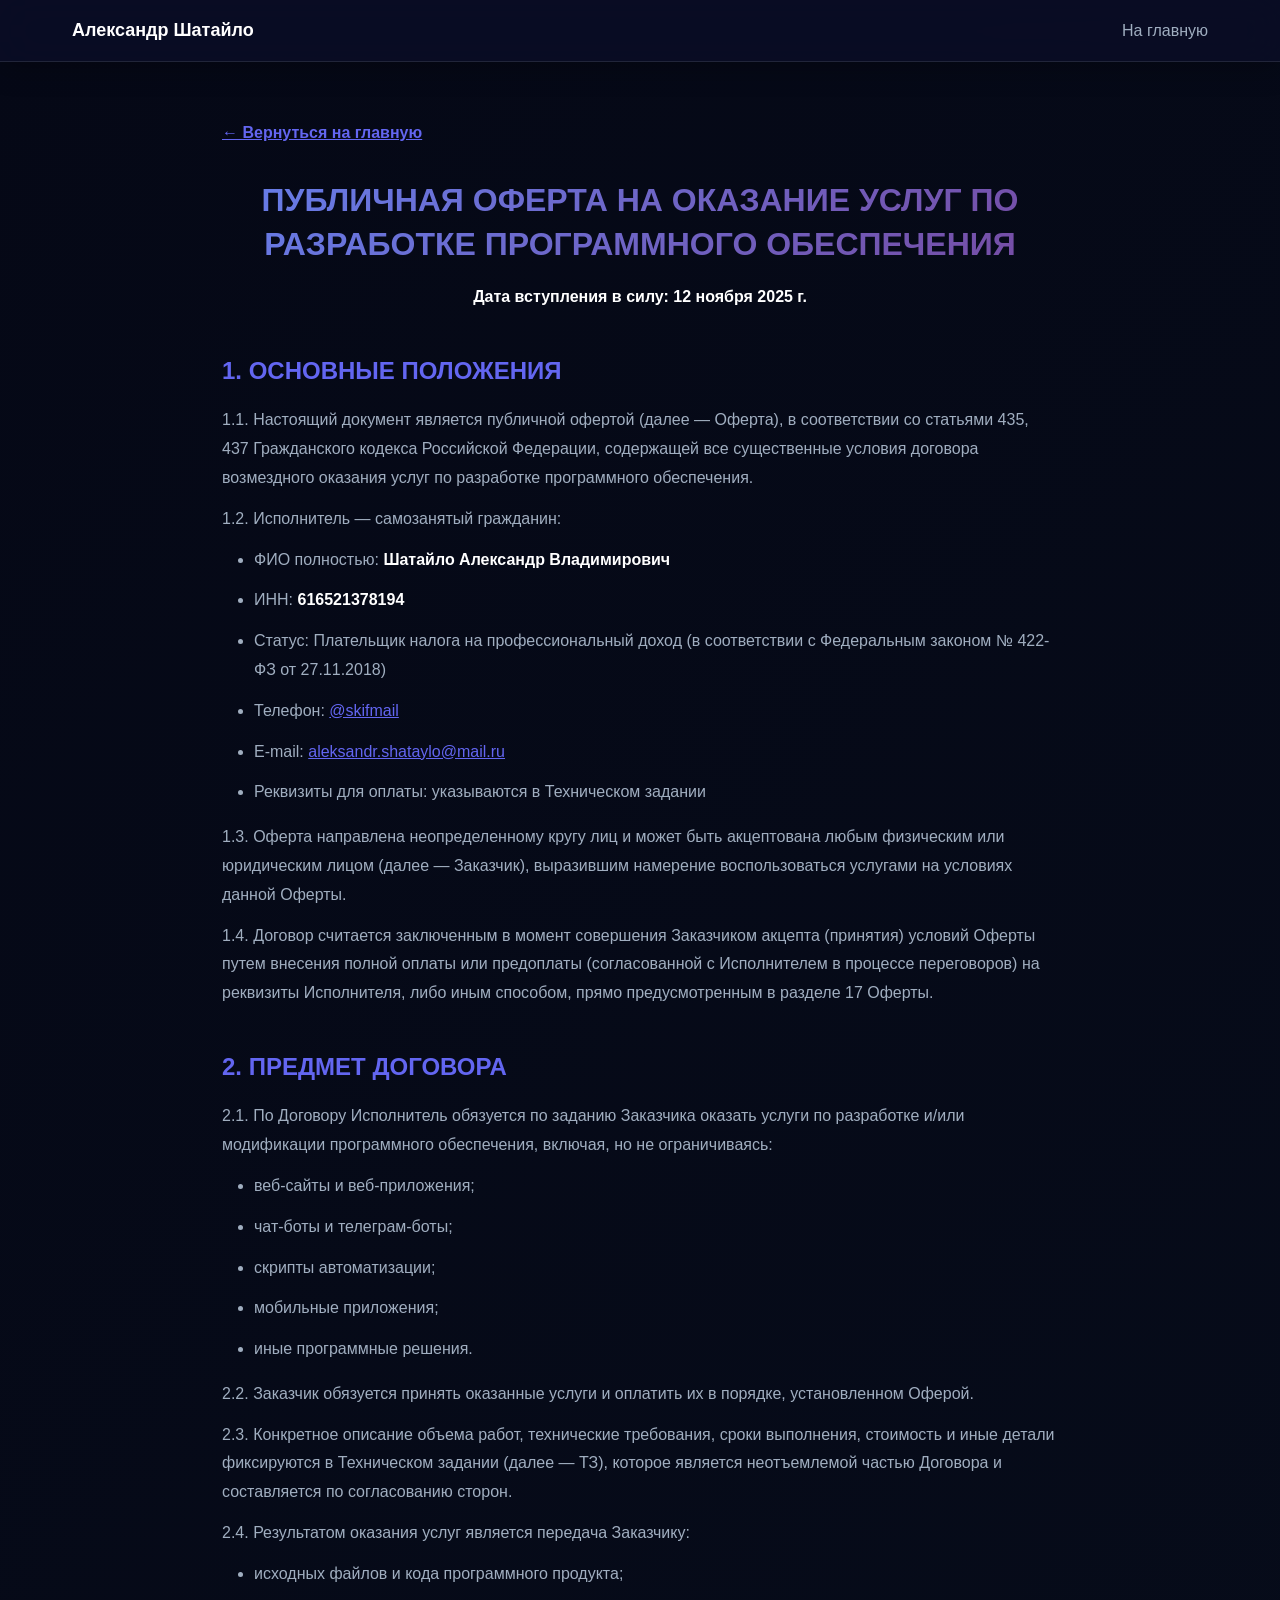
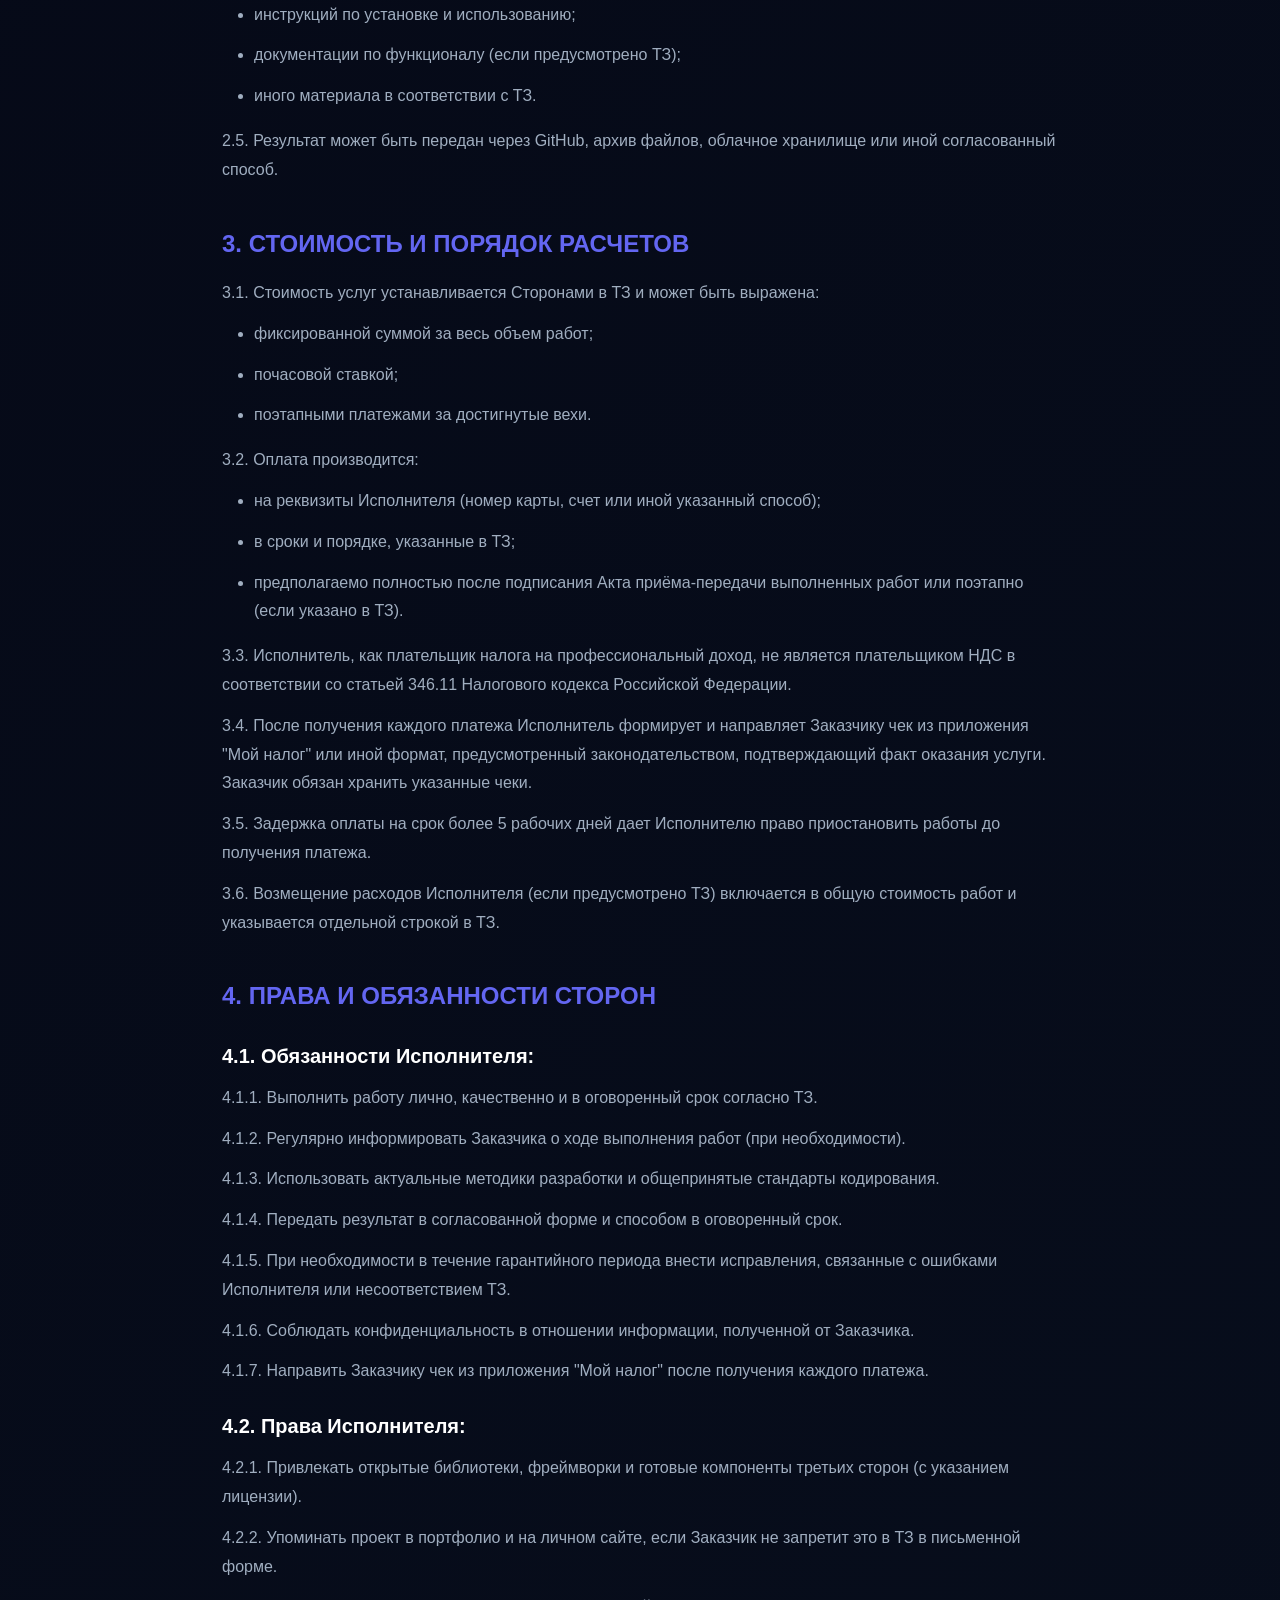
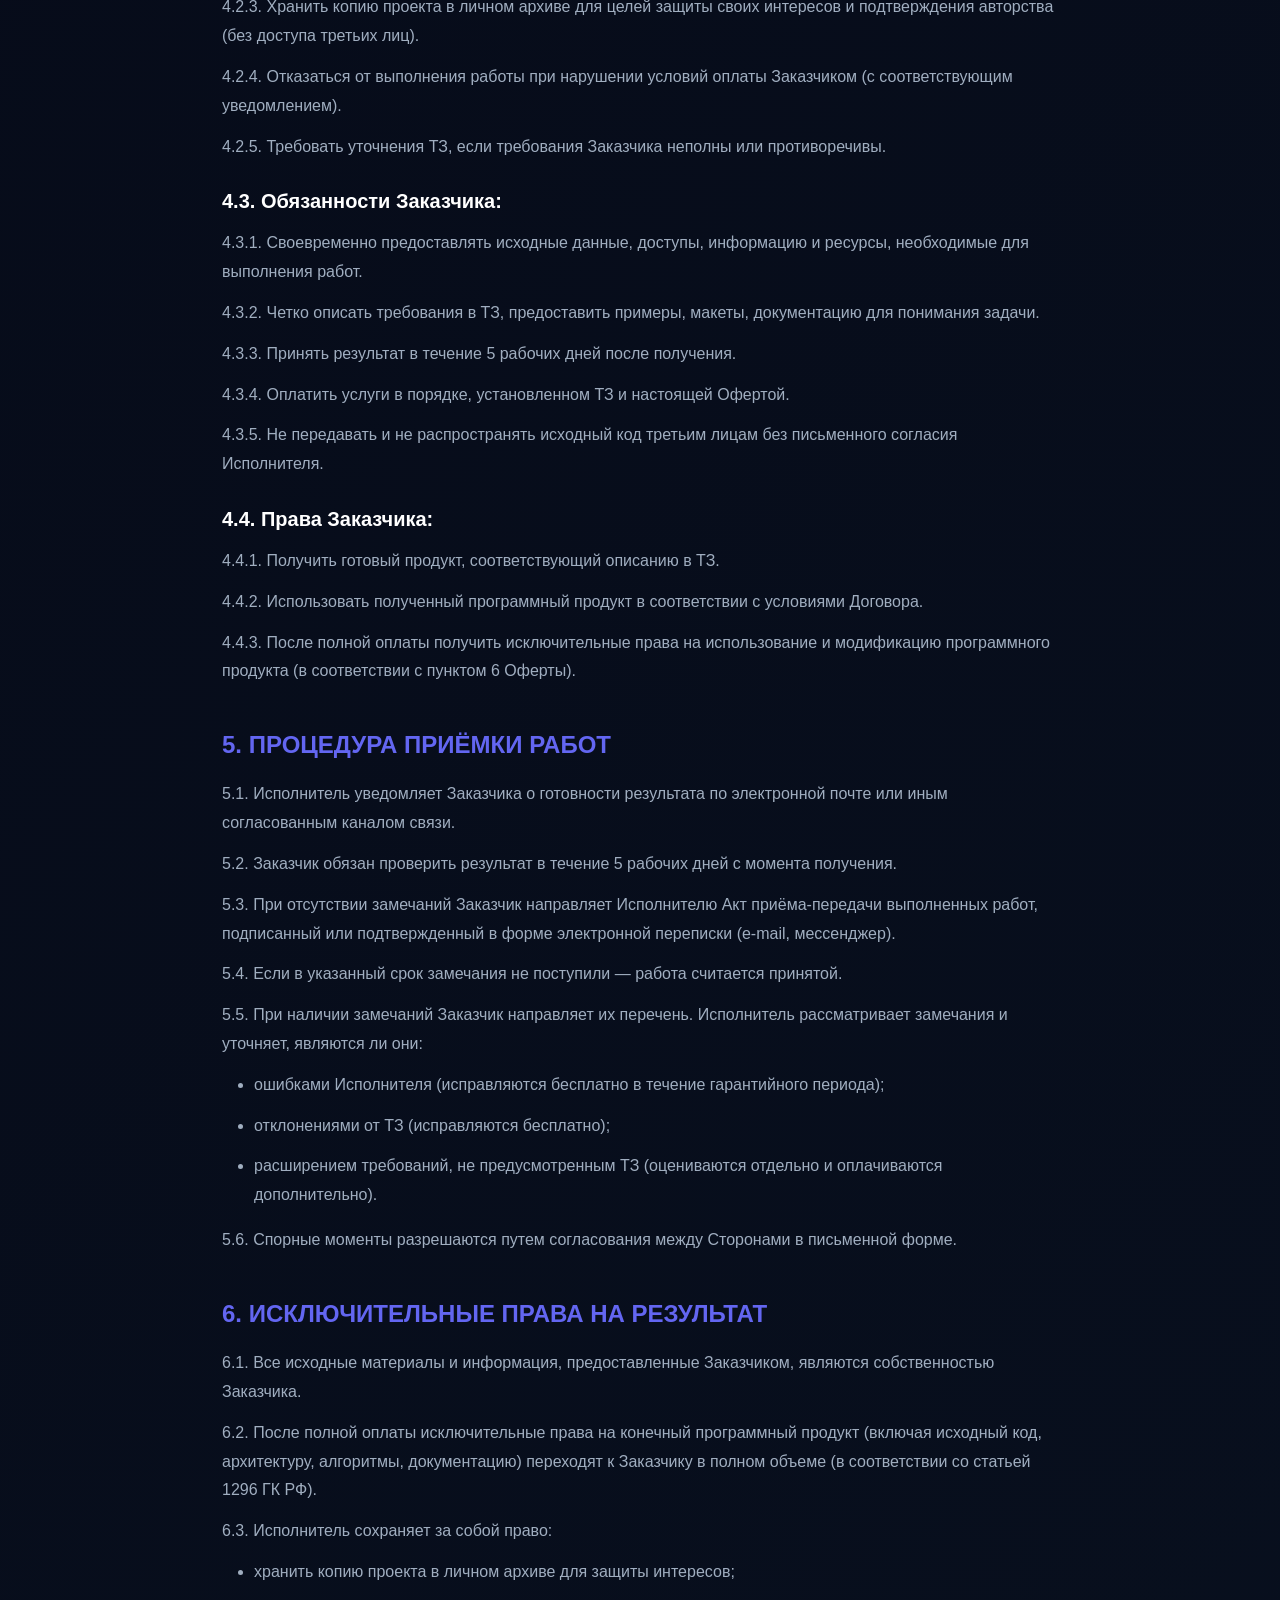
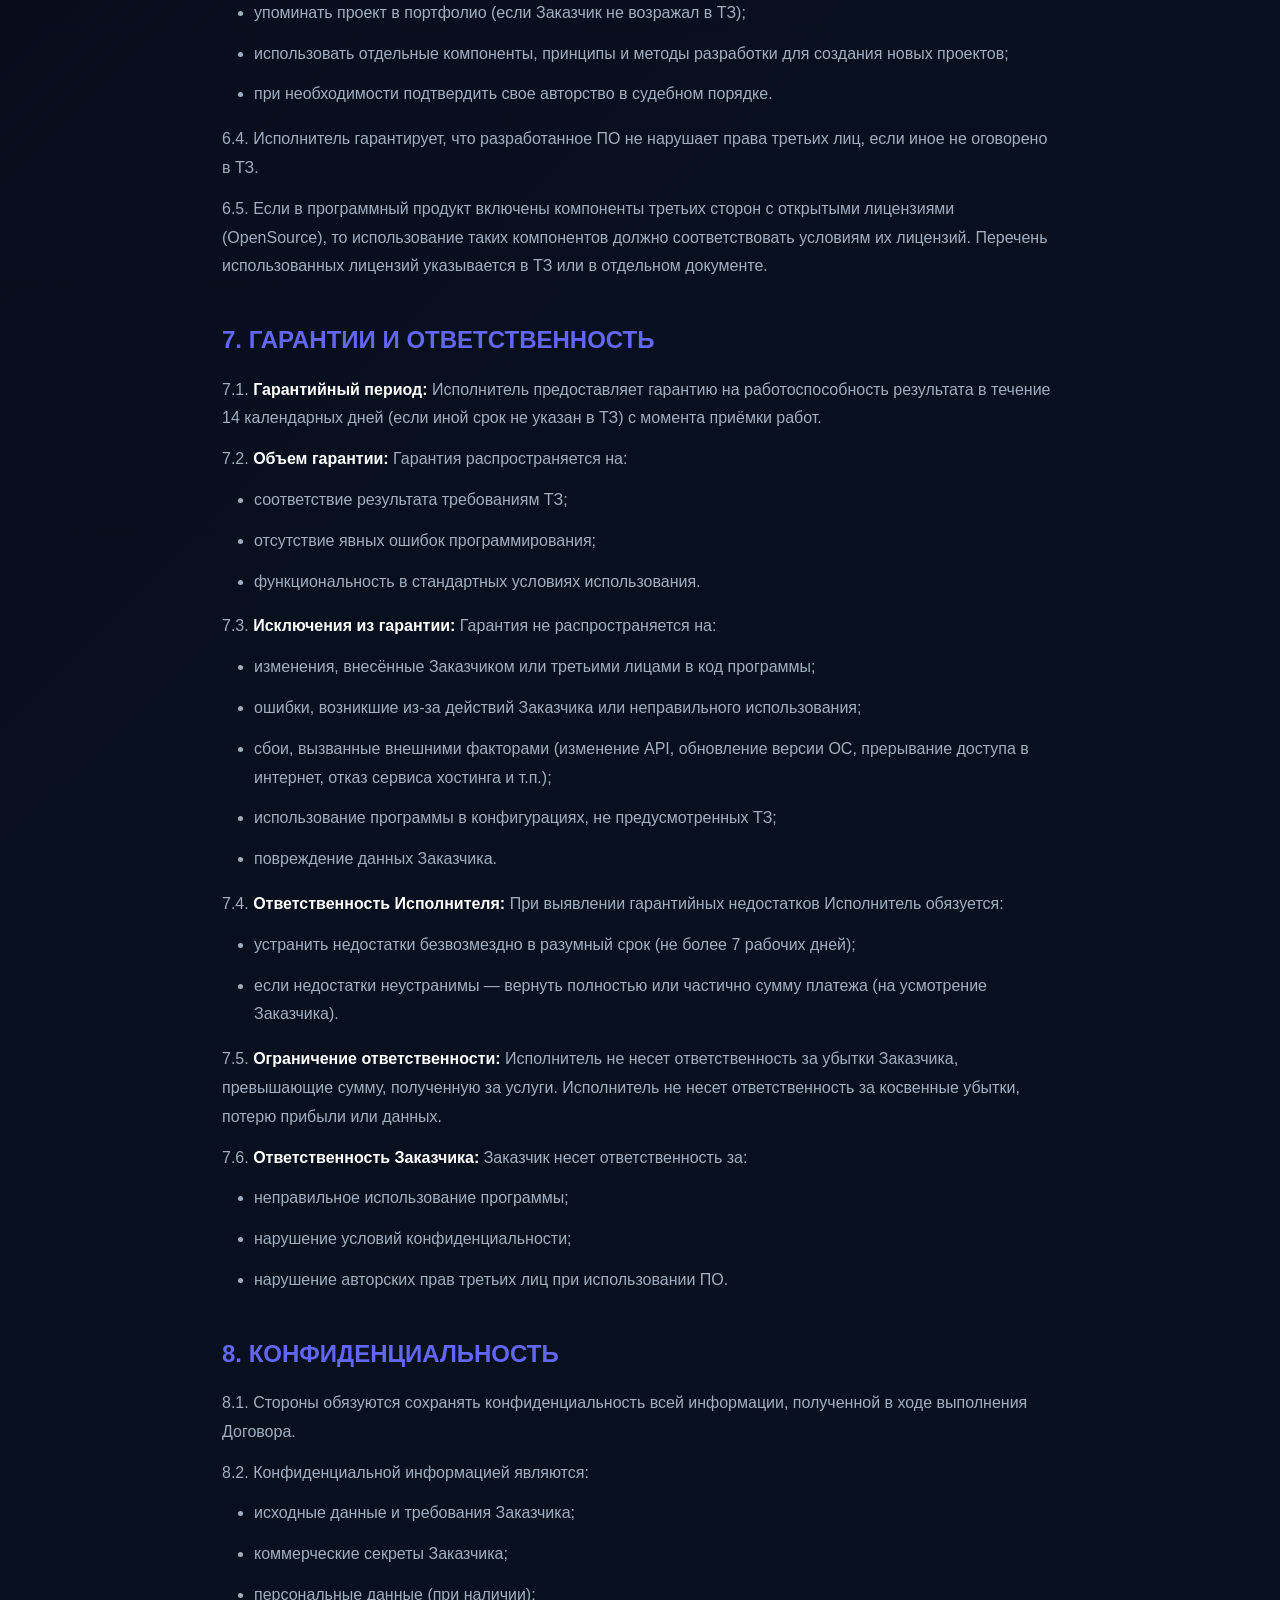
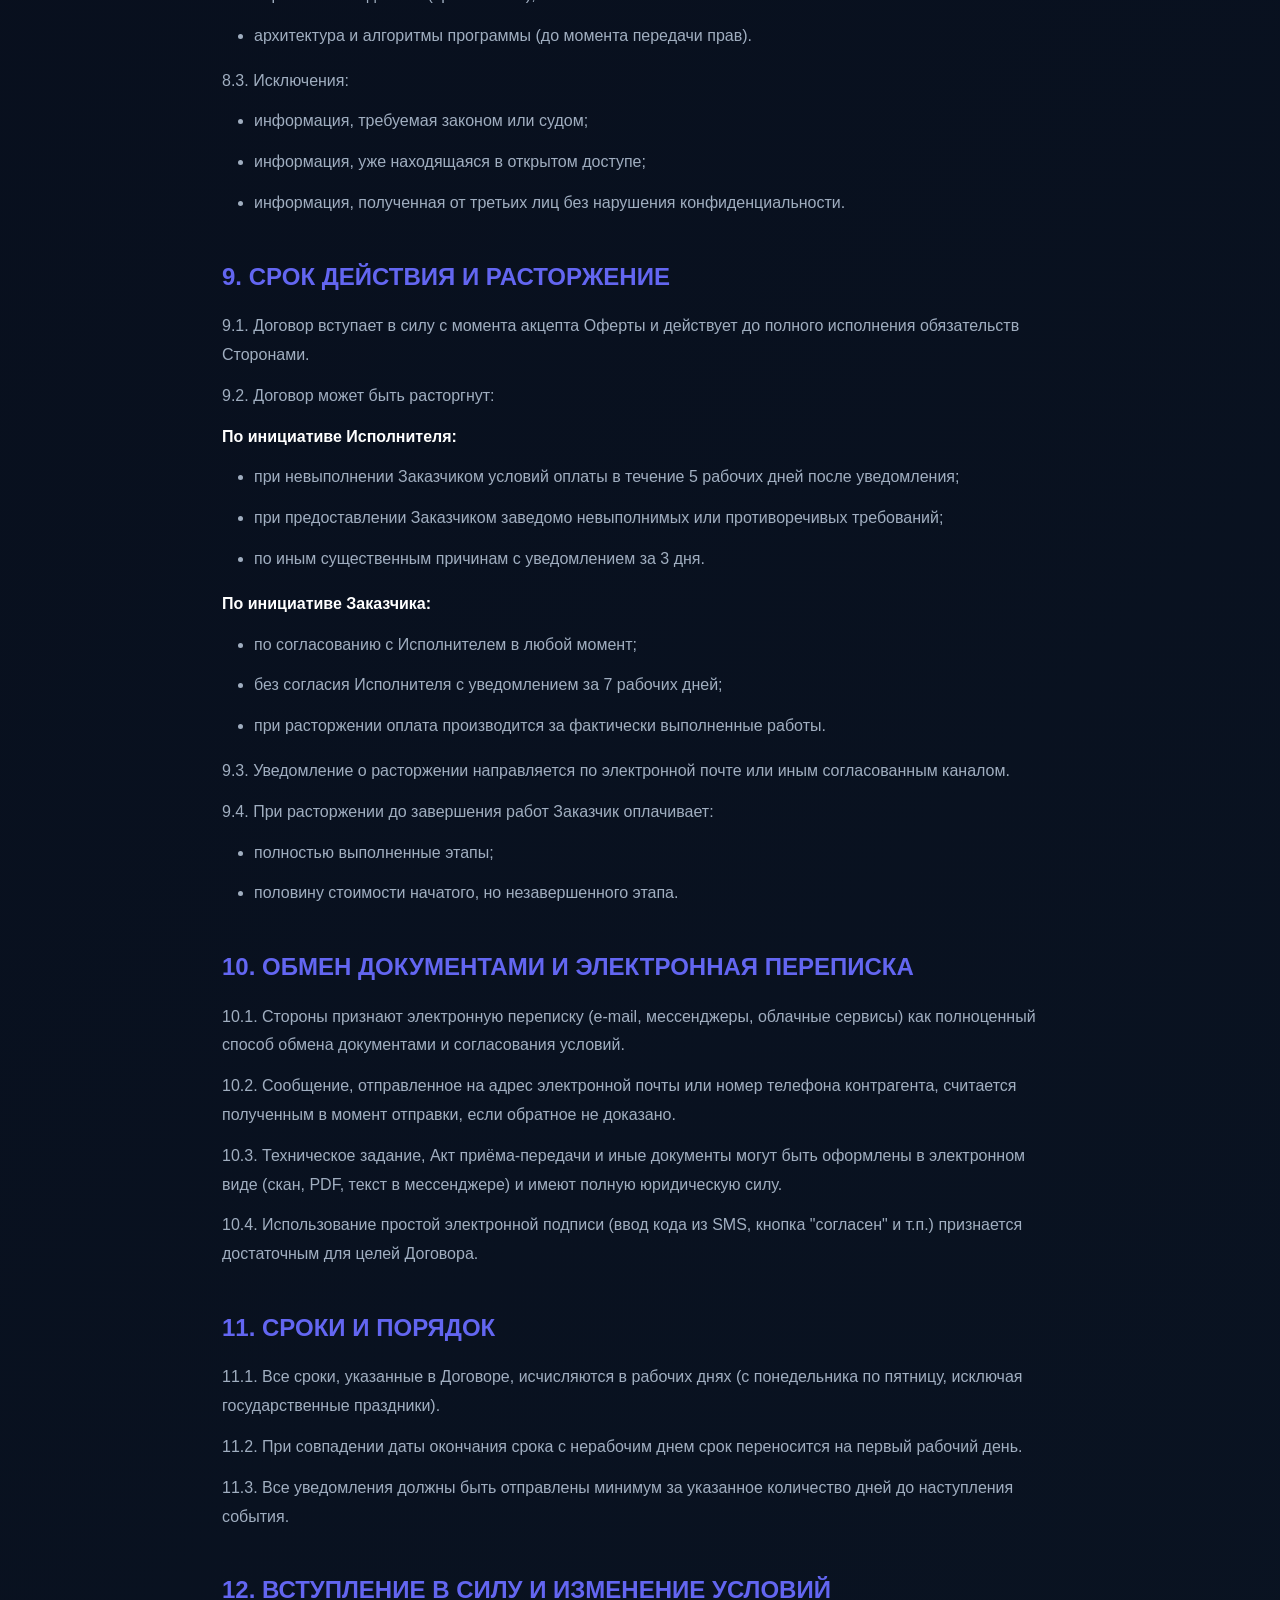
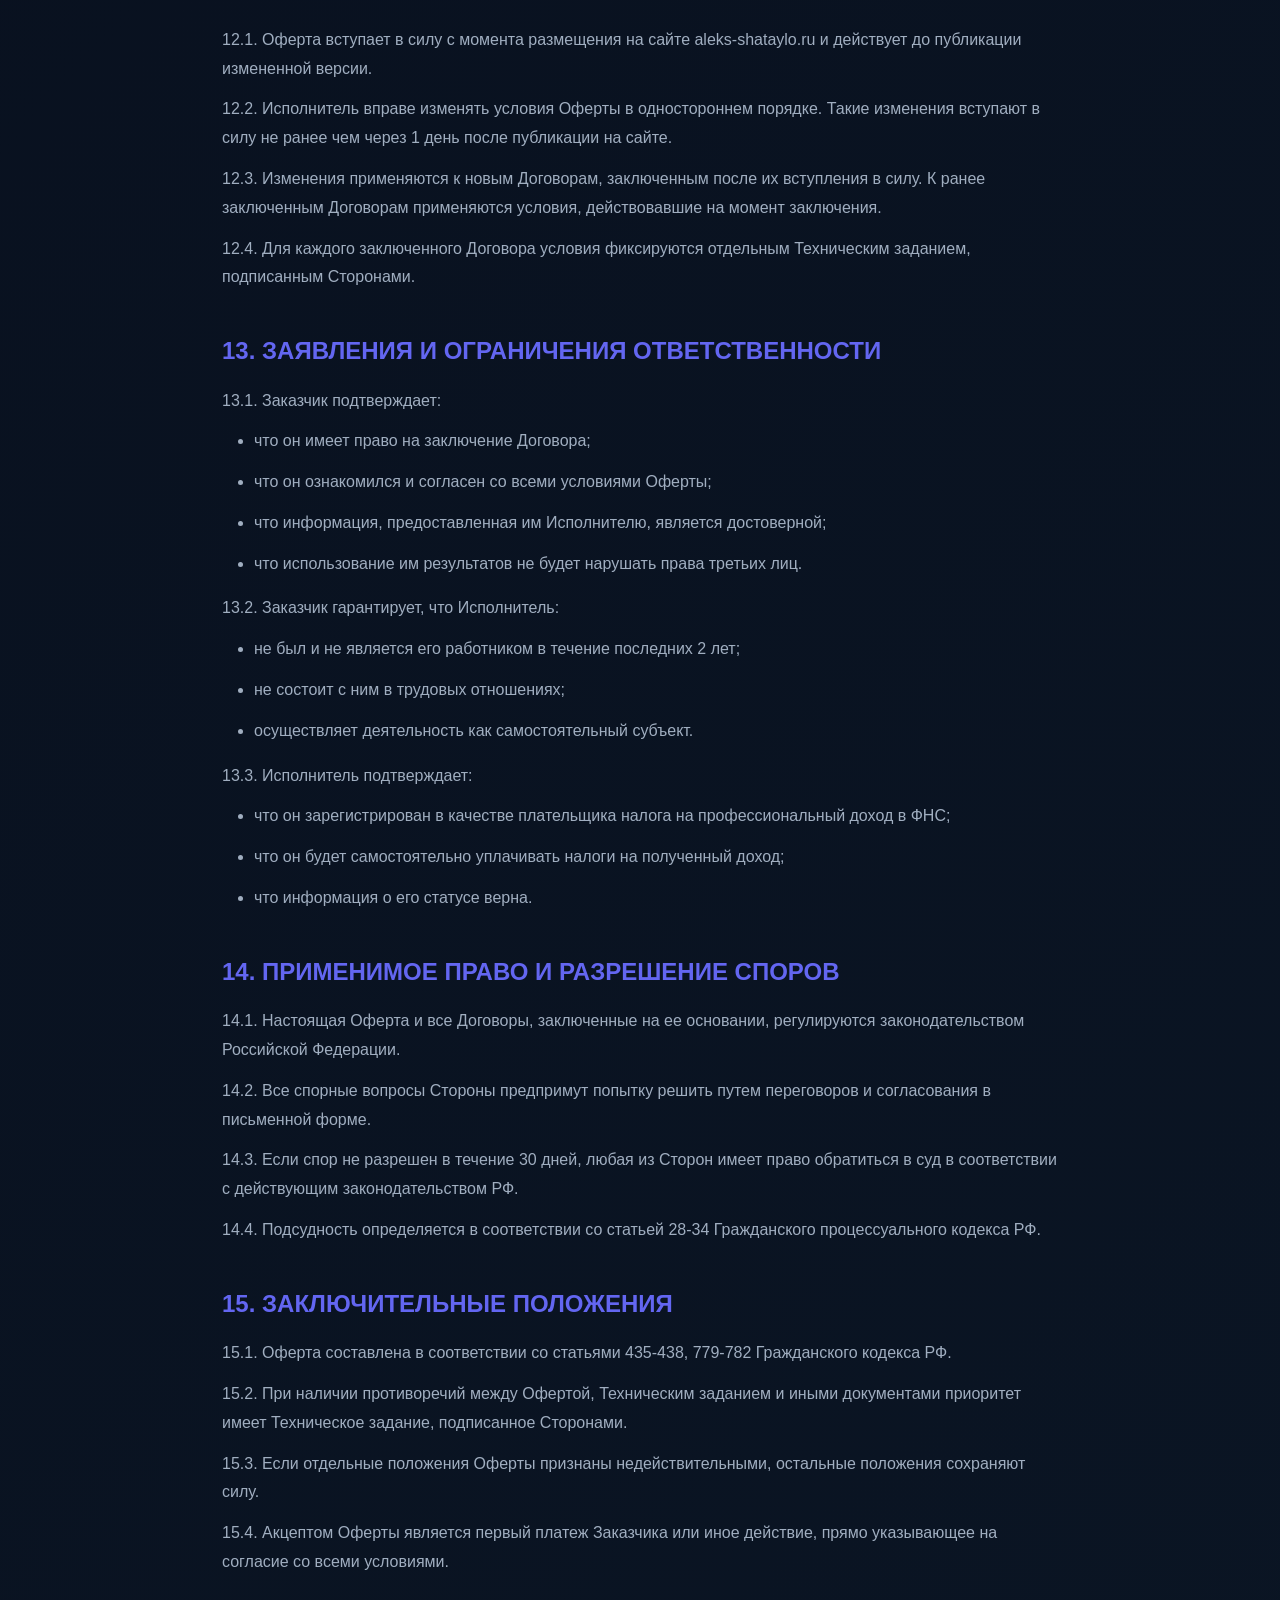
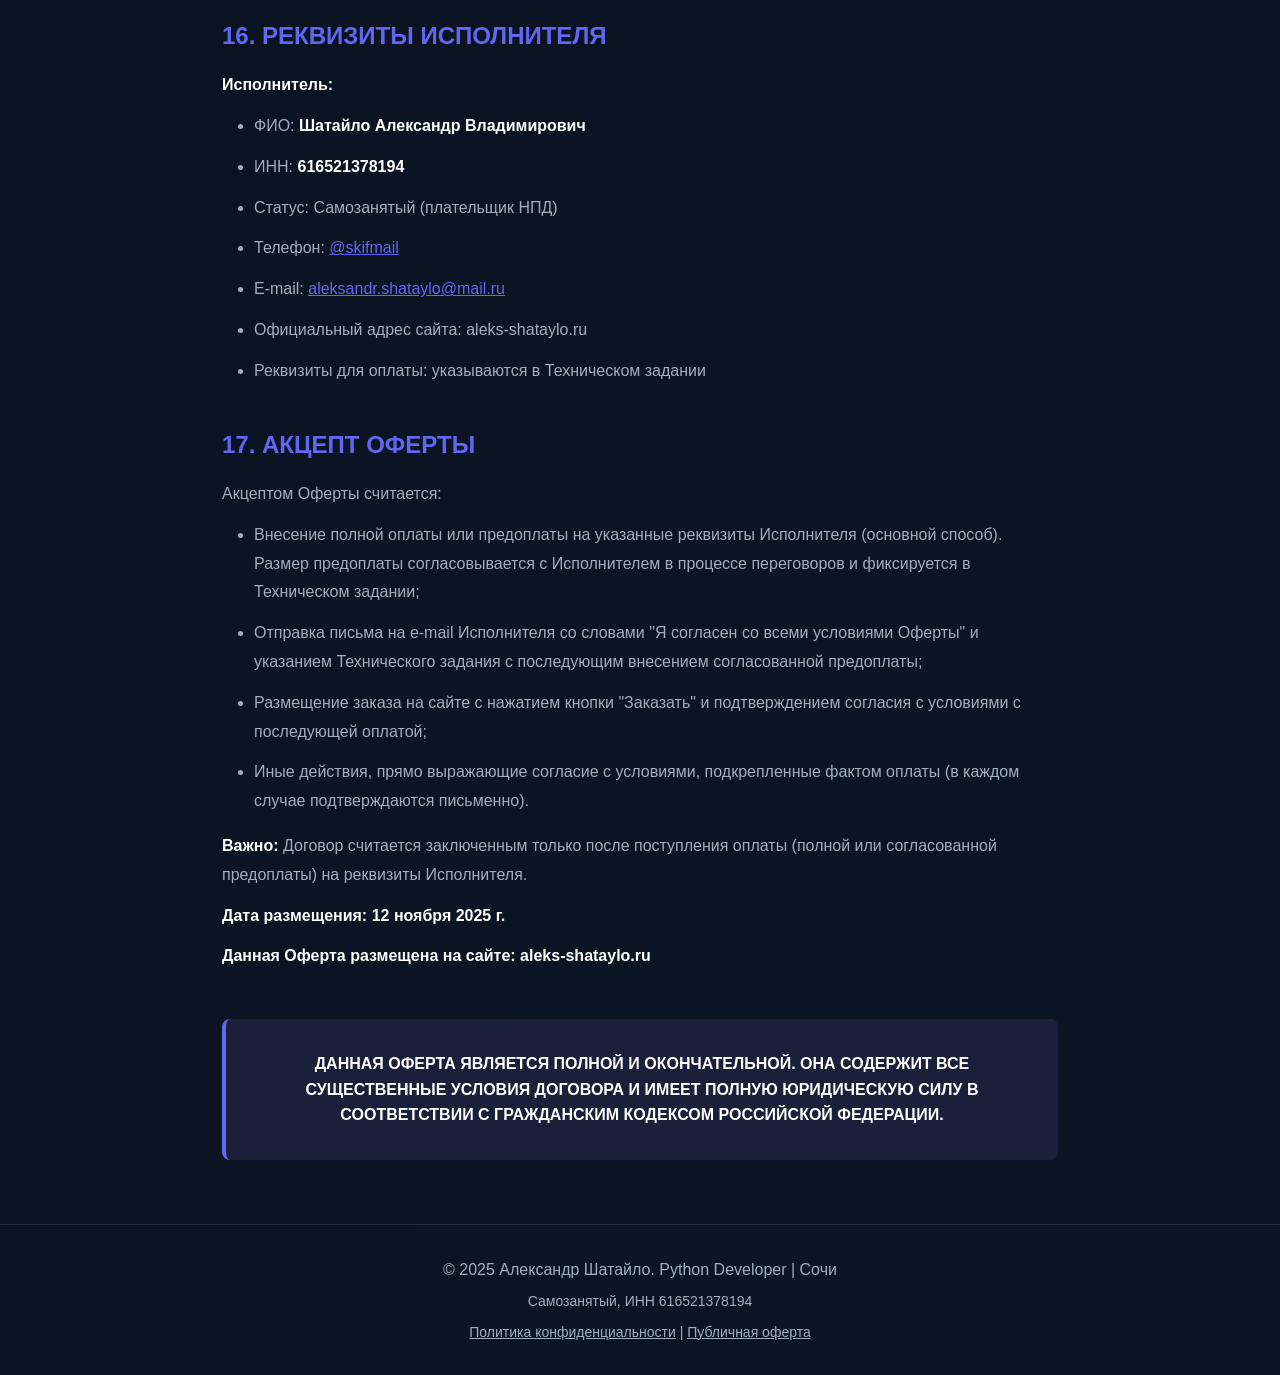
==== templates/offer.html @ b9e39a74 "SEO optimization: meta tags, structured data, robots.txt, sitemap.xml" ====
<!DOCTYPE html>
<html lang="ru">
<head>
    <meta charset="UTF-8">
    <meta name="viewport" content="width=device-width, initial-scale=1.0">
    <title>Публичная оферта | Александр Шатайло</title>
    <meta name="description" content="Договор публичной оферты на оказание услуг по разработке программного обеспечения, Telegram-ботов и автоматизации бизнес-процессов.">
    <meta name="robots" content="index, follow">
    <link rel="canonical" href="https://aleks-shataylo.ru/offer">
    <link rel="icon" type="image/svg+xml" href="/static/favicon.svg">
    <link rel="stylesheet" href="/static/css/style.css">
    
    <!-- Yandex.Metrika counter -->
    <script type="text/javascript">
        (function(m,e,t,r,i,k,a){
            m[i]=m[i]||function(){(m[i].a=m[i].a||[]).push(arguments)};
            m[i].l=1*new Date();
            for (var j = 0; j < document.scripts.length; j++) {if (document.scripts[j].src === r) { return; }}
            k=e.createElement(t),a=e.getElementsByTagName(t)[0],k.async=1,k.src=r,a.parentNode.insertBefore(k,a)
        })(window, document,'script','https://mc.yandex.ru/metrika/tag.js?id=105449512', 'ym');

        ym(105449512, 'init', {ssr:true, webvisor:true, clickmap:true, ecommerce:"dataLayer", accurateTrackBounce:true, trackLinks:true});
    </script>
    <noscript><div><img src="https://mc.yandex.ru/watch/105449512" style="position:absolute; left:-9999px;" alt="" /></div></noscript>
    <!-- /Yandex.Metrika counter -->
    
    <style>
        .offer-page {
            max-width: 900px;
            margin: 0 auto;
            padding: 120px 2rem 4rem;
        }
        .offer-page h1 {
            font-size: 2rem;
            margin-bottom: 1rem;
            background: var(--gradient);
            -webkit-background-clip: text;
            -webkit-text-fill-color: transparent;
            background-clip: text;
            text-align: center;
            line-height: 1.4;
        }
        .offer-page h2 {
            font-size: 1.5rem;
            margin: 2.5rem 0 1rem;
            color: var(--accent);
        }
        .offer-page h3 {
            font-size: 1.25rem;
            margin: 1.5rem 0 0.75rem;
            color: var(--text-primary);
        }
        .offer-page p, .offer-page li {
            line-height: 1.8;
            color: var(--text-secondary);
            margin-bottom: 0.75rem;
        }
        .offer-page ul {
            padding-left: 2rem;
            margin-bottom: 1rem;
        }
        .offer-page strong {
            color: var(--text-primary);
        }
        .offer-page a {
            color: var(--accent);
            text-decoration: underline;
        }
        .back-link {
            display: inline-block;
            margin-bottom: 2rem;
            color: var(--accent);
            text-decoration: none;
            font-weight: 600;
        }
        .back-link:hover {
            text-decoration: underline;
        }
        .date-block {
            text-align: center;
            font-size: 1rem;
            color: var(--text-secondary);
            margin-bottom: 2rem;
        }
        .final-note {
            margin-top: 3rem;
            padding: 2rem;
            background: var(--bg-card);
            border-left: 4px solid var(--accent);
            border-radius: 8px;
            text-align: center;
            font-weight: 600;
            color: var(--text-primary);
        }
    </style>
</head>
<body>
    <nav class="navbar">
        <div class="container">
            <div class="logo">Александр Шатайло</div>
            <ul class="nav-links">
                <li><a href="/">На главную</a></li>
            </ul>
        </div>
    </nav>

    <div class="offer-page">
        <a href="/" class="back-link">← Вернуться на главную</a>
        
        <h1>ПУБЛИЧНАЯ ОФЕРТА НА ОКАЗАНИЕ УСЛУГ ПО РАЗРАБОТКЕ ПРОГРАММНОГО ОБЕСПЕЧЕНИЯ</h1>
        <p class="date-block"><strong>Дата вступления в силу: 12 ноября 2025 г.</strong></p>

        <h2>1. ОСНОВНЫЕ ПОЛОЖЕНИЯ</h2>
        <p>1.1. Настоящий документ является публичной офертой (далее — Оферта), в соответствии со статьями 435, 437 Гражданского кодекса Российской Федерации, содержащей все существенные условия договора возмездного оказания услуг по разработке программного обеспечения.</p>

        <p>1.2. Исполнитель — самозанятый гражданин:</p>
        <ul>
            <li>ФИО полностью: <strong>Шатайло Александр Владимирович</strong></li>
            <li>ИНН: <strong>616521378194</strong></li>
            <li>Статус: Плательщик налога на профессиональный доход (в соответствии с Федеральным законом № 422-ФЗ от 27.11.2018)</li>
            <li>Телефон: <a href="https://t.me/skifmail">@skifmail</a></li>
            <li>E-mail: <a href="mailto:aleksandr.shataylo@mail.ru">aleksandr.shataylo@mail.ru</a></li>
            <li>Реквизиты для оплаты: указываются в Техническом задании</li>
        </ul>

        <p>1.3. Оферта направлена неопределенному кругу лиц и может быть акцептована любым физическим или юридическим лицом (далее — Заказчик), выразившим намерение воспользоваться услугами на условиях данной Оферты.</p>

        <p>1.4. Договор считается заключенным в момент совершения Заказчиком акцепта (принятия) условий Оферты путем внесения полной оплаты или предоплаты (согласованной с Исполнителем в процессе переговоров) на реквизиты Исполнителя, либо иным способом, прямо предусмотренным в разделе 17 Оферты.</p>

        <h2>2. ПРЕДМЕТ ДОГОВОРА</h2>
        <p>2.1. По Договору Исполнитель обязуется по заданию Заказчика оказать услуги по разработке и/или модификации программного обеспечения, включая, но не ограничиваясь:</p>
        <ul>
            <li>веб-сайты и веб-приложения;</li>
            <li>чат-боты и телеграм-боты;</li>
            <li>скрипты автоматизации;</li>
            <li>мобильные приложения;</li>
            <li>иные программные решения.</li>
        </ul>

        <p>2.2. Заказчик обязуется принять оказанные услуги и оплатить их в порядке, установленном Оферой.</p>

        <p>2.3. Конкретное описание объема работ, технические требования, сроки выполнения, стоимость и иные детали фиксируются в Техническом задании (далее — ТЗ), которое является неотъемлемой частью Договора и составляется по согласованию сторон.</p>

        <p>2.4. Результатом оказания услуг является передача Заказчику:</p>
        <ul>
            <li>исходных файлов и кода программного продукта;</li>
            <li>инструкций по установке и использованию;</li>
            <li>документации по функционалу (если предусмотрено ТЗ);</li>
            <li>иного материала в соответствии с ТЗ.</li>
        </ul>

        <p>2.5. Результат может быть передан через GitHub, архив файлов, облачное хранилище или иной согласованный способ.</p>

        <h2>3. СТОИМОСТЬ И ПОРЯДОК РАСЧЕТОВ</h2>
        <p>3.1. Стоимость услуг устанавливается Сторонами в ТЗ и может быть выражена:</p>
        <ul>
            <li>фиксированной суммой за весь объем работ;</li>
            <li>почасовой ставкой;</li>
            <li>поэтапными платежами за достигнутые вехи.</li>
        </ul>

        <p>3.2. Оплата производится:</p>
        <ul>
            <li>на реквизиты Исполнителя (номер карты, счет или иной указанный способ);</li>
            <li>в сроки и порядке, указанные в ТЗ;</li>
            <li>предполагаемо полностью после подписания Акта приёма-передачи выполненных работ или поэтапно (если указано в ТЗ).</li>
        </ul>

        <p>3.3. Исполнитель, как плательщик налога на профессиональный доход, не является плательщиком НДС в соответствии со статьей 346.11 Налогового кодекса Российской Федерации.</p>

        <p>3.4. После получения каждого платежа Исполнитель формирует и направляет Заказчику чек из приложения "Мой налог" или иной формат, предусмотренный законодательством, подтверждающий факт оказания услуги. Заказчик обязан хранить указанные чеки.</p>

        <p>3.5. Задержка оплаты на срок более 5 рабочих дней дает Исполнителю право приостановить работы до получения платежа.</p>

        <p>3.6. Возмещение расходов Исполнителя (если предусмотрено ТЗ) включается в общую стоимость работ и указывается отдельной строкой в ТЗ.</p>

        <h2>4. ПРАВА И ОБЯЗАННОСТИ СТОРОН</h2>
        <h3>4.1. Обязанности Исполнителя:</h3>
        <p>4.1.1. Выполнить работу лично, качественно и в оговоренный срок согласно ТЗ.</p>
        <p>4.1.2. Регулярно информировать Заказчика о ходе выполнения работ (при необходимости).</p>
        <p>4.1.3. Использовать актуальные методики разработки и общепринятые стандарты кодирования.</p>
        <p>4.1.4. Передать результат в согласованной форме и способом в оговоренный срок.</p>
        <p>4.1.5. При необходимости в течение гарантийного периода внести исправления, связанные с ошибками Исполнителя или несоответствием ТЗ.</p>
        <p>4.1.6. Соблюдать конфиденциальность в отношении информации, полученной от Заказчика.</p>
        <p>4.1.7. Направить Заказчику чек из приложения "Мой налог" после получения каждого платежа.</p>

        <h3>4.2. Права Исполнителя:</h3>
        <p>4.2.1. Привлекать открытые библиотеки, фреймворки и готовые компоненты третьих сторон (с указанием лицензии).</p>
        <p>4.2.2. Упоминать проект в портфолио и на личном сайте, если Заказчик не запретит это в ТЗ в письменной форме.</p>
        <p>4.2.3. Хранить копию проекта в личном архиве для целей защиты своих интересов и подтверждения авторства (без доступа третьих лиц).</p>
        <p>4.2.4. Отказаться от выполнения работы при нарушении условий оплаты Заказчиком (с соответствующим уведомлением).</p>
        <p>4.2.5. Требовать уточнения ТЗ, если требования Заказчика неполны или противоречивы.</p>

        <h3>4.3. Обязанности Заказчика:</h3>
        <p>4.3.1. Своевременно предоставлять исходные данные, доступы, информацию и ресурсы, необходимые для выполнения работ.</p>
        <p>4.3.2. Четко описать требования в ТЗ, предоставить примеры, макеты, документацию для понимания задачи.</p>
        <p>4.3.3. Принять результат в течение 5 рабочих дней после получения.</p>
        <p>4.3.4. Оплатить услуги в порядке, установленном ТЗ и настоящей Офертой.</p>
        <p>4.3.5. Не передавать и не распространять исходный код третьим лицам без письменного согласия Исполнителя.</p>

        <h3>4.4. Права Заказчика:</h3>
        <p>4.4.1. Получить готовый продукт, соответствующий описанию в ТЗ.</p>
        <p>4.4.2. Использовать полученный программный продукт в соответствии с условиями Договора.</p>
        <p>4.4.3. После полной оплаты получить исключительные права на использование и модификацию программного продукта (в соответствии с пунктом 6 Оферты).</p>

        <h2>5. ПРОЦЕДУРА ПРИЁМКИ РАБОТ</h2>
        <p>5.1. Исполнитель уведомляет Заказчика о готовности результата по электронной почте или иным согласованным каналом связи.</p>
        <p>5.2. Заказчик обязан проверить результат в течение 5 рабочих дней с момента получения.</p>
        <p>5.3. При отсутствии замечаний Заказчик направляет Исполнителю Акт приёма-передачи выполненных работ, подписанный или подтвержденный в форме электронной переписки (e-mail, мессенджер).</p>
        <p>5.4. Если в указанный срок замечания не поступили — работа считается принятой.</p>
        <p>5.5. При наличии замечаний Заказчик направляет их перечень. Исполнитель рассматривает замечания и уточняет, являются ли они:</p>
        <ul>
            <li>ошибками Исполнителя (исправляются бесплатно в течение гарантийного периода);</li>
            <li>отклонениями от ТЗ (исправляются бесплатно);</li>
            <li>расширением требований, не предусмотренным ТЗ (оцениваются отдельно и оплачиваются дополнительно).</li>
        </ul>
        <p>5.6. Спорные моменты разрешаются путем согласования между Сторонами в письменной форме.</p>

        <h2>6. ИСКЛЮЧИТЕЛЬНЫЕ ПРАВА НА РЕЗУЛЬТАТ</h2>
        <p>6.1. Все исходные материалы и информация, предоставленные Заказчиком, являются собственностью Заказчика.</p>
        <p>6.2. После полной оплаты исключительные права на конечный программный продукт (включая исходный код, архитектуру, алгоритмы, документацию) переходят к Заказчику в полном объеме (в соответствии со статьей 1296 ГК РФ).</p>
        <p>6.3. Исполнитель сохраняет за собой право:</p>
        <ul>
            <li>хранить копию проекта в личном архиве для защиты интересов;</li>
            <li>упоминать проект в портфолио (если Заказчик не возражал в ТЗ);</li>
            <li>использовать отдельные компоненты, принципы и методы разработки для создания новых проектов;</li>
            <li>при необходимости подтвердить свое авторство в судебном порядке.</li>
        </ul>
        <p>6.4. Исполнитель гарантирует, что разработанное ПО не нарушает права третьих лиц, если иное не оговорено в ТЗ.</p>
        <p>6.5. Если в программный продукт включены компоненты третьих сторон с открытыми лицензиями (OpenSource), то использование таких компонентов должно соответствовать условиям их лицензий. Перечень использованных лицензий указывается в ТЗ или в отдельном документе.</p>

        <h2>7. ГАРАНТИИ И ОТВЕТСТВЕННОСТЬ</h2>
        <p>7.1. <strong>Гарантийный период:</strong> Исполнитель предоставляет гарантию на работоспособность результата в течение 14 календарных дней (если иной срок не указан в ТЗ) с момента приёмки работ.</p>
        <p>7.2. <strong>Объем гарантии:</strong> Гарантия распространяется на:</p>
        <ul>
            <li>соответствие результата требованиям ТЗ;</li>
            <li>отсутствие явных ошибок программирования;</li>
            <li>функциональность в стандартных условиях использования.</li>
        </ul>
        <p>7.3. <strong>Исключения из гарантии:</strong> Гарантия не распространяется на:</p>
        <ul>
            <li>изменения, внесённые Заказчиком или третьими лицами в код программы;</li>
            <li>ошибки, возникшие из-за действий Заказчика или неправильного использования;</li>
            <li>сбои, вызванные внешними факторами (изменение API, обновление версии ОС, прерывание доступа в интернет, отказ сервиса хостинга и т.п.);</li>
            <li>использование программы в конфигурациях, не предусмотренных ТЗ;</li>
            <li>повреждение данных Заказчика.</li>
        </ul>
        <p>7.4. <strong>Ответственность Исполнителя:</strong> При выявлении гарантийных недостатков Исполнитель обязуется:</p>
        <ul>
            <li>устранить недостатки безвозмездно в разумный срок (не более 7 рабочих дней);</li>
            <li>если недостатки неустранимы — вернуть полностью или частично сумму платежа (на усмотрение Заказчика).</li>
        </ul>
        <p>7.5. <strong>Ограничение ответственности:</strong> Исполнитель не несет ответственность за убытки Заказчика, превышающие сумму, полученную за услуги. Исполнитель не несет ответственность за косвенные убытки, потерю прибыли или данных.</p>
        <p>7.6. <strong>Ответственность Заказчика:</strong> Заказчик несет ответственность за:</p>
        <ul>
            <li>неправильное использование программы;</li>
            <li>нарушение условий конфиденциальности;</li>
            <li>нарушение авторских прав третьих лиц при использовании ПО.</li>
        </ul>

        <h2>8. КОНФИДЕНЦИАЛЬНОСТЬ</h2>
        <p>8.1. Стороны обязуются сохранять конфиденциальность всей информации, полученной в ходе выполнения Договора.</p>
        <p>8.2. Конфиденциальной информацией являются:</p>
        <ul>
            <li>исходные данные и требования Заказчика;</li>
            <li>коммерческие секреты Заказчика;</li>
            <li>персональные данные (при наличии);</li>
            <li>архитектура и алгоритмы программы (до момента передачи прав).</li>
        </ul>
        <p>8.3. Исключения:</p>
        <ul>
            <li>информация, требуемая законом или судом;</li>
            <li>информация, уже находящаяся в открытом доступе;</li>
            <li>информация, полученная от третьих лиц без нарушения конфиденциальности.</li>
        </ul>

        <h2>9. СРОК ДЕЙСТВИЯ И РАСТОРЖЕНИЕ</h2>
        <p>9.1. Договор вступает в силу с момента акцепта Оферты и действует до полного исполнения обязательств Сторонами.</p>
        <p>9.2. Договор может быть расторгнут:</p>
        <p><strong>По инициативе Исполнителя:</strong></p>
        <ul>
            <li>при невыполнении Заказчиком условий оплаты в течение 5 рабочих дней после уведомления;</li>
            <li>при предоставлении Заказчиком заведомо невыполнимых или противоречивых требований;</li>
            <li>по иным существенным причинам с уведомлением за 3 дня.</li>
        </ul>
        <p><strong>По инициативе Заказчика:</strong></p>
        <ul>
            <li>по согласованию с Исполнителем в любой момент;</li>
            <li>без согласия Исполнителя с уведомлением за 7 рабочих дней;</li>
            <li>при расторжении оплата производится за фактически выполненные работы.</li>
        </ul>
        <p>9.3. Уведомление о расторжении направляется по электронной почте или иным согласованным каналом.</p>
        <p>9.4. При расторжении до завершения работ Заказчик оплачивает:</p>
        <ul>
            <li>полностью выполненные этапы;</li>
            <li>половину стоимости начатого, но незавершенного этапа.</li>
        </ul>

        <h2>10. ОБМЕН ДОКУМЕНТАМИ И ЭЛЕКТРОННАЯ ПЕРЕПИСКА</h2>
        <p>10.1. Стороны признают электронную переписку (e-mail, мессенджеры, облачные сервисы) как полноценный способ обмена документами и согласования условий.</p>
        <p>10.2. Сообщение, отправленное на адрес электронной почты или номер телефона контрагента, считается полученным в момент отправки, если обратное не доказано.</p>
        <p>10.3. Техническое задание, Акт приёма-передачи и иные документы могут быть оформлены в электронном виде (скан, PDF, текст в мессенджере) и имеют полную юридическую силу.</p>
        <p>10.4. Использование простой электронной подписи (ввод кода из SMS, кнопка "согласен" и т.п.) признается достаточным для целей Договора.</p>

        <h2>11. СРОКИ И ПОРЯДОК</h2>
        <p>11.1. Все сроки, указанные в Договоре, исчисляются в рабочих днях (с понедельника по пятницу, исключая государственные праздники).</p>
        <p>11.2. При совпадении даты окончания срока с нерабочим днем срок переносится на первый рабочий день.</p>
        <p>11.3. Все уведомления должны быть отправлены минимум за указанное количество дней до наступления события.</p>

        <h2>12. ВСТУПЛЕНИЕ В СИЛУ И ИЗМЕНЕНИЕ УСЛОВИЙ</h2>
        <p>12.1. Оферта вступает в силу с момента размещения на сайте aleks-shataylo.ru и действует до публикации измененной версии.</p>
        <p>12.2. Исполнитель вправе изменять условия Оферты в одностороннем порядке. Такие изменения вступают в силу не ранее чем через 1 день после публикации на сайте.</p>
        <p>12.3. Изменения применяются к новым Договорам, заключенным после их вступления в силу. К ранее заключенным Договорам применяются условия, действовавшие на момент заключения.</p>
        <p>12.4. Для каждого заключенного Договора условия фиксируются отдельным Техническим заданием, подписанным Сторонами.</p>

        <h2>13. ЗАЯВЛЕНИЯ И ОГРАНИЧЕНИЯ ОТВЕТСТВЕННОСТИ</h2>
        <p>13.1. Заказчик подтверждает:</p>
        <ul>
            <li>что он имеет право на заключение Договора;</li>
            <li>что он ознакомился и согласен со всеми условиями Оферты;</li>
            <li>что информация, предоставленная им Исполнителю, является достоверной;</li>
            <li>что использование им результатов не будет нарушать права третьих лиц.</li>
        </ul>
        <p>13.2. Заказчик гарантирует, что Исполнитель:</p>
        <ul>
            <li>не был и не является его работником в течение последних 2 лет;</li>
            <li>не состоит с ним в трудовых отношениях;</li>
            <li>осуществляет деятельность как самостоятельный субъект.</li>
        </ul>
        <p>13.3. Исполнитель подтверждает:</p>
        <ul>
            <li>что он зарегистрирован в качестве плательщика налога на профессиональный доход в ФНС;</li>
            <li>что он будет самостоятельно уплачивать налоги на полученный доход;</li>
            <li>что информация о его статусе верна.</li>
        </ul>

        <h2>14. ПРИМЕНИМОЕ ПРАВО И РАЗРЕШЕНИЕ СПОРОВ</h2>
        <p>14.1. Настоящая Оферта и все Договоры, заключенные на ее основании, регулируются законодательством Российской Федерации.</p>
        <p>14.2. Все спорные вопросы Стороны предпримут попытку решить путем переговоров и согласования в письменной форме.</p>
        <p>14.3. Если спор не разрешен в течение 30 дней, любая из Сторон имеет право обратиться в суд в соответствии с действующим законодательством РФ.</p>
        <p>14.4. Подсудность определяется в соответствии со статьей 28-34 Гражданского процессуального кодекса РФ.</p>

        <h2>15. ЗАКЛЮЧИТЕЛЬНЫЕ ПОЛОЖЕНИЯ</h2>
        <p>15.1. Оферта составлена в соответствии со статьями 435-438, 779-782 Гражданского кодекса РФ.</p>
        <p>15.2. При наличии противоречий между Офертой, Техническим заданием и иными документами приоритет имеет Техническое задание, подписанное Сторонами.</p>
        <p>15.3. Если отдельные положения Оферты признаны недействительными, остальные положения сохраняют силу.</p>
        <p>15.4. Акцептом Оферты является первый платеж Заказчика или иное действие, прямо указывающее на согласие со всеми условиями.</p>

        <h2>16. РЕКВИЗИТЫ ИСПОЛНИТЕЛЯ</h2>
        <p><strong>Исполнитель:</strong></p>
        <ul>
            <li>ФИО: <strong>Шатайло Александр Владимирович</strong></li>
            <li>ИНН: <strong>616521378194</strong></li>
            <li>Статус: Самозанятый (плательщик НПД)</li>
            <li>Телефон: <a href="https://t.me/skifmail">@skifmail</a></li>
            <li>E-mail: <a href="mailto:aleksandr.shataylo@mail.ru">aleksandr.shataylo@mail.ru</a></li>
            <li>Официальный адрес сайта: aleks-shataylo.ru</li>
            <li>Реквизиты для оплаты: указываются в Техническом задании</li>
        </ul>

        <h2>17. АКЦЕПТ ОФЕРТЫ</h2>
        <p>Акцептом Оферты считается:</p>
        <ul>
            <li>Внесение полной оплаты или предоплаты на указанные реквизиты Исполнителя (основной способ). Размер предоплаты согласовывается с Исполнителем в процессе переговоров и фиксируется в Техническом задании;</li>
            <li>Отправка письма на e-mail Исполнителя со словами "Я согласен со всеми условиями Оферты" и указанием Технического задания с последующим внесением согласованной предоплаты;</li>
            <li>Размещение заказа на сайте с нажатием кнопки "Заказать" и подтверждением согласия с условиями с последующей оплатой;</li>
            <li>Иные действия, прямо выражающие согласие с условиями, подкрепленные фактом оплаты (в каждом случае подтверждаются письменно).</li>
        </ul>
        <p><strong>Важно:</strong> Договор считается заключенным только после поступления оплаты (полной или согласованной предоплаты) на реквизиты Исполнителя.</p>

        <p><strong>Дата размещения: 12 ноября 2025 г.</strong></p>
        <p><strong>Данная Оферта размещена на сайте: aleks-shataylo.ru</strong></p>

        <div class="final-note">
            ДАННАЯ ОФЕРТА ЯВЛЯЕТСЯ ПОЛНОЙ И ОКОНЧАТЕЛЬНОЙ. ОНА СОДЕРЖИТ ВСЕ СУЩЕСТВЕННЫЕ УСЛОВИЯ ДОГОВОРА И ИМЕЕТ ПОЛНУЮ ЮРИДИЧЕСКУЮ СИЛУ В СООТВЕТСТВИИ С ГРАЖДАНСКИМ КОДЕКСОМ РОССИЙСКОЙ ФЕДЕРАЦИИ.
        </div>
    </div>

    <footer class="footer">
        <div class="container">
            <p>&copy; 2025 Александр Шатайло. Python Developer | Сочи</p>
            <p style="margin-top: 0.5rem; font-size: 0.875rem; color: var(--text-secondary);">
                Самозанятый, ИНН 616521378194
            </p>
            <p style="margin-top: 0.5rem; font-size: 0.875rem;">
                <a href="/privacy" style="color: var(--text-secondary); text-decoration: underline;">Политика конфиденциальности</a> |
                <a href="/offer" style="color: var(--text-secondary); text-decoration: underline;">Публичная оферта</a>
            </p>
        </div>
    </footer>
</body>
</html>
---- static/css/style.css ----
:root {
    --bg-primary: #0a0e27;
    --bg-secondary: #151932;
    --bg-card: #1a1f3a;
    --text-primary: #ffffff;
    --text-secondary: #a0aec0;
    --accent: #6366f1;
    --accent-dark: #4f46e5;
    --gradient: linear-gradient(135deg, #667eea 0%, #764ba2 100%);
    --gradient-alt: linear-gradient(135deg, #f093fb 0%, #f5576c 100%);
    --shadow: 0 10px 40px rgba(0, 0, 0, 0.3);
}

* {
    margin: 0;
    padding: 0;
    box-sizing: border-box;
}

html {
    scroll-behavior: smooth;
    scroll-padding-top: 100px;
}

@keyframes gradientShift {
    0% { background-position: 0% 50%; }
    50% { background-position: 100% 50%; }
    100% { background-position: 0% 50%; }
}

body {
    font-family: -apple-system, BlinkMacSystemFont, 'Segoe UI', Roboto, Oxygen, Ubuntu, Cantarell, sans-serif;
    background: linear-gradient(
        -45deg,
        #050816,
        #0a0f2c,
        #0d1b2a,
        #050816
    );
    background-size: 400% 400%;
    animation: gradientShift 15s ease infinite;
    color: var(--text-primary);
    line-height: 1.6;
    overflow-x: hidden;
}

.container {
    max-width: 1200px;
    margin: 0 auto;
    padding: 0 2rem;
}

.navbar {
    position: fixed;
    top: 0;
    width: 100%;
    background: rgba(10, 14, 39, 0.8);
    backdrop-filter: blur(20px);
    -webkit-backdrop-filter: blur(20px);
    z-index: 1000;
    padding: 1rem 0;
    border-bottom: 1px solid rgba(255, 255, 255, 0.1);
    box-shadow: 0 4px 30px rgba(0, 0, 0, 0.3);
}

.navbar .container {
    display: flex;
    justify-content: space-between;
    align-items: center;
}

.logo {
    font-size: 1.125rem;
    font-weight: 600;
    color: var(--text-primary);
}

.logo .accent {
    color: var(--accent);
}

.nav-links {
    display: flex;
    list-style: none;
    gap: 2rem;
}

.nav-links a {
    color: var(--text-secondary);
    text-decoration: none;
    transition: color 0.3s;
    font-weight: 500;
}

.nav-links a:hover {
    color: var(--accent);
}

.nav-cta {
    padding: 0.6rem 1.2rem;
    background: var(--gradient);
    color: white;
    text-decoration: none;
    border-radius: 8px;
    font-weight: 600;
    font-size: 0.9rem;
    transition: all 0.3s ease;
    box-shadow: 0 4px 15px rgba(124, 58, 237, 0.4);
    animation: pulse-glow 2s infinite;
}

.nav-cta:hover {
    transform: translateY(-2px);
    box-shadow: 0 6px 20px rgba(124, 58, 237, 0.6);
    filter: brightness(1.1);
}

@keyframes pulse-glow {
    0% { box-shadow: 0 0 0 0 rgba(124, 58, 237, 0.4); }
    70% { box-shadow: 0 0 0 10px rgba(124, 58, 237, 0); }
    100% { box-shadow: 0 0 0 0 rgba(124, 58, 237, 0); }
}

/* Custom Scrollbar */
::-webkit-scrollbar {
    width: 10px;
}

::-webkit-scrollbar-track {
    background: var(--bg-primary);
}

::-webkit-scrollbar-thumb {
    background: var(--bg-card);
    border-radius: 5px;
    border: 2px solid var(--bg-primary);
}

::-webkit-scrollbar-thumb:hover {
    background: var(--accent);
}

.hero {
    min-height: 100vh;
    display: flex;
    align-items: center;
    padding-top: 80px;
    position: relative;
    overflow: hidden;
    z-index: 1;
    background: var(--bg-primary); /* Явно задал фон, чтобы через него ничего не просвечивало */
}

.hero::before {
    content: '';
    position: absolute;
    top: -50%;
    right: -10%;
    width: 80%;
    height: 80%;
    background: radial-gradient(circle, rgba(99, 102, 241, 0.15) 0%, transparent 70%);
    border-radius: 50%;
    animation: float 20s ease-in-out infinite;
}

.hero::after {
    content: '';
    position: absolute;
    bottom: -30%;
    left: -10%;
    width: 60%;
    height: 60%;
    background: radial-gradient(circle, rgba(139, 92, 246, 0.1) 0%, transparent 70%);
    border-radius: 50%;
    animation: float 15s ease-in-out infinite reverse;
}

@keyframes float {
    0%, 100% {
        transform: translate(0, 0) scale(1);
    }
    50% {
        transform: translate(-50px, 50px) scale(1.1);
    }
}

.circuit-lines {
    position: absolute;
    top: 0;
    left: 0;
    width: 100%;
    height: 100%;
    pointer-events: none;
    opacity: 0.3;
}

.circuit-line {
    position: absolute;
    background: linear-gradient(90deg, transparent, var(--accent), transparent);
    height: 1px;
    animation: circuit-flow 8s linear infinite;
}

.circuit-line:nth-child(1) {
    top: 20%;
    width: 300px;
    animation-delay: 0s;
}

.circuit-line:nth-child(2) {
    top: 40%;
    width: 200px;
    animation-delay: 2s;
}

.circuit-line:nth-child(3) {
    top: 60%;
    width: 250px;
    animation-delay: 4s;
}

.circuit-line:nth-child(4) {
    top: 80%;
    width: 180px;
    animation-delay: 6s;
}

.circuit-line.vertical {
    width: 1px;
    height: 200px;
    background: linear-gradient(180deg, transparent, var(--accent), transparent);
    animation: circuit-flow-vertical 8s linear infinite;
}

.circuit-line.vertical:nth-child(5) {
    left: 30%;
    animation-delay: 1s;
}

.circuit-line.vertical:nth-child(6) {
    left: 60%;
    animation-delay: 3s;
}

.circuit-line.vertical:nth-child(7) {
    left: 80%;
    animation-delay: 5s;
}

@keyframes circuit-flow {
    0% {
        left: -300px;
        opacity: 0;
    }
    10% {
        opacity: 1;
    }
    90% {
        opacity: 1;
    }
    100% {
        left: 100%;
        opacity: 0;
    }
}

@keyframes circuit-flow-vertical {
    0% {
        top: -200px;
        opacity: 0;
    }
    10% {
        opacity: 1;
    }
    90% {
        opacity: 1;
    }
    100% {
        top: 100%;
        opacity: 0;
    }
}

.hero .container {
    display: grid;
    grid-template-columns: 1fr 1fr;
    gap: 4rem;
    align-items: center;
    position: relative;
    z-index: 1;
}

.hero-intro {
    display: flex;
    align-items: center;
    gap: 1.5rem;
    margin-bottom: 1.5rem;
}

.hero-avatar {
    width: 80px;
    height: 80px;
    border-radius: 50%;
    border: 3px solid var(--accent);
    box-shadow: 0 0 20px rgba(124, 58, 237, 0.5);
    object-fit: cover;
}

.hero-title {
    font-size: 2.5rem;
    font-weight: 800;
    line-height: 1.2;
    margin: 0;
}

.hero-tagline {
    font-size: 1.25rem;
    color: var(--text-secondary);
    margin: 0.5rem 0 0 0;
}

.gradient-text {
    background: linear-gradient(45deg, #00d4ff, #7c3aed, #ff006e);
    -webkit-background-clip: text;
    -webkit-text-fill-color: transparent;
    background-clip: text;
    font-size: 2.5rem;
    font-weight: 900;
    animation: textShimmer 3s ease-in-out infinite;
    background-size: 200% auto;
}

@keyframes textShimmer {
    0%, 100% {
        background-position: 0% center;
    }
    50% {
        background-position: 100% center;
    }
}

.hero-stats {
    display: flex;
    gap: 2rem;
    margin: 2rem 0;
    padding: 1.5rem;
    background: var(--bg-card);
    border-radius: 12px;
    border: 1px solid rgba(99, 102, 241, 0.2);
    max-width: 600px;
}

.stat-item {
    display: flex;
    flex-direction: column;
    align-items: center;
    gap: 0.25rem;
    flex: 1;
}

.stat-icon {
    font-size: 2rem;
}

.stat-value {
    font-size: 1.5rem;
    font-weight: 700;
    color: var(--accent);
}

.stat-label {
    font-size: 0.875rem;
    color: var(--text-secondary);
}

.hero-subtitle {
    font-size: 1.25rem;
    color: var(--text-secondary);
    margin-bottom: 2rem;
    line-height: 1.8;
}

.hero-buttons {
    display: flex;
    gap: 1rem;
    max-width: 600px;
    justify-content: space-between;
}

.btn {
    padding: 0.875rem 2rem;
    border-radius: 8px;
    text-decoration: none;
    font-weight: 600;
    transition: all 0.3s ease;
    display: inline-block;
    position: relative;
}

.btn-primary {
    background: linear-gradient(45deg, #7c3aed, #00d4ff);
    color: white;
    border: none;
    box-shadow: 0 0 20px rgba(124, 58, 237, 0.5);
    animation: glow 2s ease-in-out infinite;
}

@keyframes glow {
    0%, 100% { 
        box-shadow: 0 0 20px rgba(124, 58, 237, 0.5);
        transform: translateY(0);
    }
    50% { 
        box-shadow: 0 0 40px rgba(124, 58, 237, 0.8);
    }
}

.btn-primary:hover {
    transform: translateY(-3px);
    box-shadow: 0 10px 30px rgba(138, 43, 226, 0.6);
}

.btn-secondary {
    background: transparent;
    color: var(--text-primary);
    border: 2px solid var(--accent);
    position: relative;
    overflow: hidden;
}

.btn-secondary::before {
    content: '';
    position: absolute;
    top: 0;
    left: -100%;
    width: 100%;
    height: 100%;
    background: linear-gradient(90deg, transparent, rgba(99, 102, 241, 0.3), transparent);
    transition: left 0.5s;
}

.btn-secondary:hover::before {
    left: 100%;
}

.btn-secondary:hover {
    background: rgba(99, 102, 241, 0.2);
    transform: translateY(-2px);
}

.hero-image {
    display: flex;
    justify-content: center;
    align-items: center;
}

.code-terminal {
    width: 500px;
    background: #1e1e2e;
    border-radius: 12px;
    box-shadow: 0 20px 60px rgba(0, 0, 0, 0.5);
    overflow: hidden;
    border: 1px solid rgba(99, 102, 241, 0.2);
}

.terminal-header {
    background: #2d2d3d;
    padding: 0.75rem 1rem;
    display: flex;
    align-items: center;
    gap: 0.5rem;
    border-bottom: 1px solid rgba(99, 102, 241, 0.1);
}

.terminal-button {
    width: 12px;
    height: 12px;
    border-radius: 50%;
}

.terminal-button.close {
    background: #ff5f56;
}

.terminal-button.minimize {
    background: #ffbd2e;
}

.terminal-button.maximize {
    background: #27c93f;
}

.terminal-title {
    margin-left: auto;
    font-size: 0.875rem;
    color: rgba(255, 255, 255, 0.5);
    font-family: 'Courier New', monospace;
}

.terminal-body {
    padding: 1.5rem;
    font-family: 'Courier New', monospace;
    font-size: 0.9rem;
    line-height: 1.6;
    min-height: 250px;
}

.terminal-body .code-line {
    opacity: 0;
    animation: typeIn 0.5s ease forwards;
    margin-bottom: 0.25rem;
}

.terminal-body .code-line:nth-child(1) { animation-delay: 0.5s; }
.terminal-body .code-line:nth-child(2) { animation-delay: 1s; }
.terminal-body .code-line:nth-child(3) { animation-delay: 1.5s; }
.terminal-body .code-line:nth-child(4) { animation-delay: 2s; }
.terminal-body .code-line:nth-child(5) { animation-delay: 2.5s; }
.terminal-body .code-line:nth-child(6) { animation-delay: 3s; }
.terminal-body .code-line:nth-child(7) { animation-delay: 3.5s; }

@keyframes typeIn {
    from {
        opacity: 0;
        transform: translateX(-10px);
    }
    to {
        opacity: 1;
        transform: translateX(0);
    }
}

.terminal-cursor {
    display: inline-block;
    width: 10px;
    height: 20px;
    background: #00d4ff;
    animation: blink 1s step-end infinite;
    margin-left: 5px;
}

@keyframes blink {
    50% {
        opacity: 0;
    }
}

.keyword {
    color: #c792ea;
    font-weight: 600;
}

.function {
    color: #82aaff;
}

.comment {
    color: #676e95;
    font-style: italic;
}

@keyframes rotate {
    100% {
        transform: rotate(360deg);
    }
}

@keyframes pulse {
    0%, 100% {
        opacity: 0.4;
    }
    50% {
        opacity: 1;
    }
}

.section-title {
    font-size: 2.5rem;
    font-weight: 700;
    text-align: center;
    margin-bottom: 3rem;
    background: var(--gradient);
    -webkit-background-clip: text;
    -webkit-text-fill-color: transparent;
    background-clip: text;
}

.services {
    padding: 5rem 0;
    background: var(--bg-secondary);
    position: relative;
    z-index: 2;
    overflow: hidden;
}

.services::before {
    content: '';
    position: absolute;
    width: 300px;
    height: 300px;
    border-radius: 50%;
    border: 2px solid rgba(99, 102, 241, 0.2);
    top: 10%;
    left: -100px;
    animation: rotate-ring 20s linear infinite;
    pointer-events: none;
}

.services::after {
    content: '';
    position: absolute;
    width: 200px;
    height: 200px;
    border-radius: 50%;
    border: 2px solid rgba(139, 92, 246, 0.2);
    bottom: 10%;
    right: -50px;
    animation: rotate-ring 15s linear infinite reverse;
    pointer-events: none;
}

@keyframes rotate-ring {
    from { transform: rotate(0deg); }
    to { transform: rotate(360deg); }
}

.services-grid {
    display: grid;
    grid-template-columns: repeat(auto-fit, minmax(280px, 1fr));
    gap: 2rem;
}

.service-card {
    background: rgba(255, 255, 255, 0.05);
    backdrop-filter: blur(10px);
    -webkit-backdrop-filter: blur(10px);
    padding: 2rem;
    border-radius: 16px;
    transition: all 0.4s cubic-bezier(0.175, 0.885, 0.32, 1.275);
    border: 1px solid rgba(255, 255, 255, 0.1);
    position: relative;
    overflow: hidden;
}

.service-card::before {
    content: '';
    position: absolute;
    top: -50%;
    left: -50%;
    width: 200%;
    height: 200%;
    background: radial-gradient(circle, rgba(99, 102, 241, 0.1) 0%, transparent 70%);
    opacity: 0;
    transition: opacity 0.4s;
}

.service-card:hover::before {
    opacity: 1;
}

.service-card:hover {
    transform: translateY(-10px) scale(1.02);
    box-shadow: 0 20px 60px rgba(99, 102, 241, 0.3), inset 0 0 20px rgba(99, 102, 241, 0.1);
    border-color: rgba(99, 102, 241, 0.5);
    background: rgba(255, 255, 255, 0.08);
}

.service-icon {
    font-size: 3rem;
    margin-bottom: 1rem;
}

.service-card h3 {
    font-size: 1.5rem;
    margin-bottom: 1rem;
    color: var(--text-primary);
}

.service-card p {
    color: var(--text-secondary);
    margin-bottom: 1.5rem;
}

.tech-stack {
    display: flex;
    flex-wrap: wrap;
    gap: 0.5rem;
    list-style: none;
}

.tech-stack li {
    background: rgba(99, 102, 241, 0.2);
    color: var(--accent);
    padding: 0.25rem 0.75rem;
    border-radius: 20px;
    font-size: 0.875rem;
    font-weight: 500;
}

/* Process Section */
.process {
    padding: 5rem 0;
    background: var(--bg-secondary);
    position: relative;
    z-index: 2;
    overflow: hidden;
}

.process::before {
    content: '';
    position: absolute;
    top: 0;
    left: 0;
    width: 100%;
    height: 100%;
    background: 
        radial-gradient(circle at 20% 30%, rgba(99, 102, 241, 0.1) 0%, transparent 50%),
        radial-gradient(circle at 80% 70%, rgba(139, 92, 246, 0.08) 0%, transparent 50%);
    animation: pulse-background 8s ease-in-out infinite;
    pointer-events: none;
}

@keyframes pulse-background {
    0%, 100% { opacity: 0.3; transform: scale(1); }
    50% { opacity: 0.6; transform: scale(1.1); }
}

.process-steps {
    display: flex;
    flex-direction: column;
    gap: 2rem;
    max-width: 900px;
    margin: 0 auto;
}

.process-step {
    display: flex;
    gap: 2rem;
    align-items: flex-start;
    padding: 2rem;
    background: var(--bg-card);
    border-radius: 12px;
    border-left: 4px solid var(--accent);
    transition: all 0.3s ease;
}

.process-step:hover {
    transform: translateX(10px);
    box-shadow: 0 10px 30px rgba(124, 58, 237, 0.2);
}

.step-number {
    flex-shrink: 0;
    width: 50px;
    height: 50px;
    background: var(--gradient);
    border-radius: 50%;
    display: flex;
    align-items: center;
    justify-content: center;
    font-size: 1.5rem;
    font-weight: 700;
    color: white;
}

.step-content h3 {
    font-size: 1.25rem;
    margin-bottom: 0.5rem;
}

.step-content p {
    color: var(--text-secondary);
    line-height: 1.6;
}

/* Benefits Section */
.benefits {
    padding: 5rem 0;
    background: var(--bg-primary);
    position: relative;
    z-index: 1;
    overflow: hidden;
}

.benefits::before {
    content: '';
    position: absolute;
    top: 0;
    left: 0;
    width: 100%;
    height: 100%;
    background-image: 
        linear-gradient(45deg, transparent 48%, rgba(99, 102, 241, 0.05) 49%, rgba(99, 102, 241, 0.05) 51%, transparent 52%),
        linear-gradient(-45deg, transparent 48%, rgba(139, 92, 246, 0.05) 49%, rgba(139, 92, 246, 0.05) 51%, transparent 52%);
    background-size: 60px 60px;
    animation: move-grid 10s linear infinite;
    pointer-events: none;
}

@keyframes move-grid {
    from { background-position: 0 0; }
    to { background-position: 60px 60px; }
}

.benefits-grid {
    display: grid;
    grid-template-columns: repeat(auto-fit, minmax(300px, 1fr));
    gap: 2rem;
}

.benefit-card {
    padding: 2rem;
    background: var(--bg-card);
    border-radius: 12px;
    border: 2px solid transparent;
    transition: all 0.3s ease;
}

.benefit-card:hover {
    border-color: var(--accent);
    transform: translateY(-5px);
    box-shadow: 0 10px 30px rgba(124, 58, 237, 0.2);
}

.benefit-icon {
    font-size: 2.5rem;
    margin-bottom: 1rem;
}

.benefit-card h3 {
    font-size: 1.25rem;
    margin-bottom: 1rem;
}

.benefit-card p {
    color: var(--text-secondary);
    line-height: 1.6;
}

/* Testimonials Section */
.testimonials {
    padding: 5rem 0;
    background: var(--bg-secondary);
    position: relative;
    z-index: 1;
    overflow: hidden;
}

.testimonials::before {
    content: '';
    position: absolute;
    top: 50%;
    left: 50%;
    width: 600px;
    height: 600px;
    background: radial-gradient(circle, rgba(99, 102, 241, 0.08) 0%, transparent 70%);
    transform: translate(-50%, -50%);
    animation: expand-circle 10s ease-in-out infinite;
    pointer-events: none;
}

@keyframes expand-circle {
    0%, 100% { transform: translate(-50%, -50%) scale(0.8); opacity: 0.3; }
    50% { transform: translate(-50%, -50%) scale(1.2); opacity: 0.6; }
}

.testimonials-grid {
    display: grid;
    grid-template-columns: repeat(auto-fit, minmax(300px, 1fr));
    gap: 2rem;
}

.testimonial-card {
    padding: 2rem;
    background: var(--bg-card);
    border-radius: 12px;
    border-left: 4px solid var(--accent);
    position: relative;
}

.testimonial-quote {
    position: absolute;
    top: -10px;
    left: 20px;
    font-size: 5rem;
    color: var(--accent);
    opacity: 0.2;
    font-family: Georgia, serif;
    line-height: 1;
}

.testimonial-text {
    margin: 1.5rem 0;
    color: var(--text-secondary);
    line-height: 1.8;
    font-style: italic;
}

.testimonial-author {
    display: flex;
    flex-direction: column;
    gap: 0.25rem;
    margin-top: 1.5rem;
    padding-top: 1rem;
    border-top: 1px solid rgba(255, 255, 255, 0.1);
}

.testimonial-author strong {
    color: var(--text-primary);
    font-size: 1.125rem;
}

.testimonial-author span {
    color: var(--text-secondary);
    font-size: 0.875rem;
}

/* FAQ Section */
.faq {
    padding: 5rem 0;
    background: var(--bg-primary);
    position: relative;
    z-index: 1;
    overflow: hidden;
}

.faq::before {
    content: '';
    position: absolute;
    top: 0;
    left: 0;
    width: 100%;
    height: 100%;
    background: 
        repeating-linear-gradient(
            90deg,
            transparent,
            transparent 50px,
            rgba(99, 102, 241, 0.03) 50px,
            rgba(99, 102, 241, 0.03) 51px
        );
    animation: slide-stripes 15s linear infinite;
    pointer-events: none;
}

@keyframes slide-stripes {
    from { transform: translateX(0); }
    to { transform: translateX(51px); }
}

.faq-list {
    max-width: 900px;
    margin: 0 auto;
    display: flex;
    flex-direction: column;
    gap: 1.5rem;
}

.faq-item {
    padding: 2rem;
    background: var(--bg-card);
    border-radius: 12px;
    border: 2px solid transparent;
    transition: all 0.3s ease;
}

.faq-item:hover {
    border-color: var(--accent);
    box-shadow: 0 5px 20px rgba(124, 58, 237, 0.2);
}

.faq-question {
    display: flex;
    align-items: center;
    gap: 1rem;
    margin-bottom: 1rem;
}

.faq-icon {
    font-size: 1.5rem;
}

.faq-question h3 {
    font-size: 1.25rem;
    margin: 0;
}

.faq-answer {
    color: var(--text-secondary);
    line-height: 1.8;
    margin: 0;
}

.portfolio {
    padding: 5rem 0;
    position: relative;
    z-index: 1;
    overflow: hidden;
}

.portfolio::before,
.portfolio::after {
    content: '';
    position: absolute;
    width: 400px;
    height: 1px;
    background: linear-gradient(90deg, transparent, var(--accent), transparent);
    pointer-events: none;
}

.portfolio::before {
    top: 20%;
    animation: slide-line-horizontal 12s ease-in-out infinite;
}

.portfolio::after {
    bottom: 30%;
    animation: slide-line-horizontal 15s ease-in-out infinite reverse;
    animation-delay: 3s;
}

@keyframes slide-line-horizontal {
    0%, 100% { left: -400px; opacity: 0; }
    10%, 90% { opacity: 0.5; }
    50% { left: 50%; opacity: 1; }
}

.portfolio-grid {
    display: grid;
    grid-template-columns: repeat(auto-fit, minmax(350px, 1fr));
    gap: 2rem;
}

.portfolio-item {
    background: rgba(255, 255, 255, 0.05);
    backdrop-filter: blur(10px);
    -webkit-backdrop-filter: blur(10px);
    border-radius: 16px;
    overflow: hidden;
    transition: all 0.4s cubic-bezier(0.175, 0.885, 0.32, 1.275);
    border: 1px solid rgba(255, 255, 255, 0.1);
    position: relative;
}

.portfolio-item::after {
    content: '';
    position: absolute;
    top: 0;
    left: 0;
    right: 0;
    bottom: 0;
    background: linear-gradient(135deg, rgba(124, 58, 237, 0.1), rgba(0, 212, 255, 0.1));
    opacity: 0;
    transition: opacity 0.4s;
}

.portfolio-item:hover::after {
    opacity: 1;
}

.portfolio-hint {
    position: absolute;
    top: 1rem;
    left: 1rem;
    background: rgba(10, 14, 39, 0.8);
    color: var(--text-primary);
    padding: 0.5rem 1rem;
    border-radius: 20px;
    font-size: 0.8rem;
    font-weight: 600;
    z-index: 10;
    backdrop-filter: blur(4px);
    border: 1px solid rgba(255, 255, 255, 0.1);
    pointer-events: none;
    transition: all 0.3s ease;
    box-shadow: 0 4px 10px rgba(0, 0, 0, 0.2);
    opacity: 0.8;
}

.portfolio-item:hover .portfolio-hint {
    background: var(--accent);
    border-color: var(--accent);
    transform: translateY(-2px);
    opacity: 1;
    box-shadow: 0 4px 15px rgba(124, 58, 237, 0.4);
}

.portfolio-item:hover {
    transform: translateY(-10px) scale(1.02);
    box-shadow: 0 20px 60px rgba(124, 58, 237, 0.4);
    border-color: rgba(124, 58, 237, 0.5);
}

.portfolio-image {
    height: 200px;
    background: var(--gradient);
    display: flex;
    align-items: center;
    justify-content: center;
}

.placeholder-img {
    font-size: 4rem;
}

.portfolio-content {
    padding: 1.5rem;
}

.portfolio-content h3 {
    font-size: 1.5rem;
    margin-bottom: 0.75rem;
}

.portfolio-content p {
    color: var(--text-secondary);
    margin-bottom: 1rem;
}

.project-link {
    display: inline-flex;
    align-items: center;
    gap: 0.5rem;
    color: var(--accent);
    text-decoration: none;
    font-weight: 500;
    transition: all 0.3s ease;
    margin-top: auto;
    position: relative;
    z-index: 10;
}

.project-link:hover {
    transform: translateX(5px);
}

.portfolio-tags {
    display: flex;
    flex-wrap: wrap;
    gap: 0.5rem;
}

.tag {
    background: rgba(99, 102, 241, 0.2);
    color: var(--accent);
    padding: 0.25rem 0.75rem;
    border-radius: 20px;
    font-size: 0.875rem;
}

/* Pricing Section */
.pricing {
    padding: 5rem 0;
    background: var(--bg-primary);
    position: relative;
    z-index: 1;
    overflow: hidden;
}

.pricing::before,
.pricing::after {
    content: '';
    position: absolute;
    width: 150px;
    height: 150px;
    border: 2px dashed rgba(99, 102, 241, 0.2);
    border-radius: 50%;
    pointer-events: none;
}

.pricing::before {
    top: 15%;
    right: 10%;
    animation: float-shape 8s ease-in-out infinite;
}

.pricing::after {
    bottom: 20%;
    left: 5%;
    animation: float-shape 10s ease-in-out infinite reverse;
    animation-delay: 2s;
}

@keyframes float-shape {
    0%, 100% { transform: translate(0, 0) rotate(0deg); }
    25% { transform: translate(30px, -30px) rotate(90deg); }
    50% { transform: translate(-20px, 20px) rotate(180deg); }
    75% { transform: translate(40px, 10px) rotate(270deg); }
}

.pricing-subtitle {
    text-align: center;
    font-size: 1.125rem;
    color: var(--text-secondary);
    margin-bottom: 3rem;
    max-width: 600px;
    margin-left: auto;
    margin-right: auto;
}

.pricing-grid {
    display: grid;
    grid-template-columns: repeat(auto-fit, minmax(280px, 1fr));
    gap: 2rem;
    max-width: 1200px;
    margin: 0 auto;
}

.pricing-card {
    background: var(--bg-card);
    padding: 2rem;
    border-radius: 20px;
    box-shadow: var(--shadow);
    transition: all 0.3s ease;
    border: 2px solid transparent;
    position: relative;
    overflow: hidden;
}

.pricing-card::before {
    content: '';
    position: absolute;
    top: 0;
    left: 0;
    right: 0;
    height: 4px;
    background: var(--gradient);
    opacity: 0;
    transition: opacity 0.3s ease;
}

.pricing-card:hover::before {
    opacity: 1;
}

.pricing-card:hover {
    transform: translateY(-10px);
    border-color: var(--accent);
    box-shadow: 0 20px 60px rgba(124, 58, 237, 0.3);
}

.pricing-card.featured {
    border-color: var(--accent);
    background: linear-gradient(135deg, rgba(124, 58, 237, 0.1), var(--bg-card));
}

.pricing-badge {
    position: absolute;
    top: 1rem;
    right: 1rem;
    background: var(--gradient);
    color: white;
    padding: 0.25rem 0.75rem;
    border-radius: 20px;
    font-size: 0.75rem;
    font-weight: 600;
}

.pricing-icon {
    font-size: 3rem;
    margin-bottom: 1rem;
}

.pricing-card h3 {
    font-size: 1.5rem;
    margin-bottom: 1rem;
}

.price {
    font-size: 2.5rem;
    font-weight: 700;
    background: var(--gradient);
    -webkit-background-clip: text;
    -webkit-text-fill-color: transparent;
    background-clip: text;
    margin-bottom: 1rem;
}

.pricing-card p {
    color: var(--text-secondary);
    line-height: 1.6;
}

.contact {
    padding: 5rem 0;
    background: var(--bg-secondary);
    position: relative;
    z-index: 1;
    overflow: hidden;
}

.contact::before,
.contact::after {
    content: '';
    position: absolute;
    width: 2px;
    height: 200px;
    background: linear-gradient(180deg, transparent, var(--accent), transparent);
    pointer-events: none;
}

.contact::before {
    left: 20%;
    animation: slide-line-vertical 8s ease-in-out infinite;
}

.contact::after {
    right: 15%;
    animation: slide-line-vertical 10s ease-in-out infinite reverse;
    animation-delay: 2s;
}

@keyframes slide-line-vertical {
    0%, 100% { top: -200px; opacity: 0; }
    10%, 90% { opacity: 0.5; }
    50% { top: 50%; opacity: 1; }
}

.contact-content {
    display: grid;
    grid-template-columns: 1fr 1fr;
    gap: 4rem;
    align-items: start;
}

.contact-description {
    font-size: 1.125rem;
    color: var(--text-secondary);
    margin-bottom: 2rem;
}

.contact-response-time {
    display: inline-block;
    padding: 0.5rem 1rem;
    background: linear-gradient(135deg, rgba(124, 58, 237, 0.2), rgba(99, 102, 241, 0.2));
    border-left: 4px solid var(--accent);
    border-radius: 8px;
    margin-top: 1rem;
    font-weight: 600;
}

.contact-methods {
    display: flex;
    flex-direction: column;
    gap: 1rem;
}

.contact-link {
    display: flex;
    align-items: center;
    gap: 1rem;
    padding: 1rem;
    background: var(--bg-card);
    border-radius: 12px;
    text-decoration: none;
    color: var(--text-primary);
    transition: all 0.3s;
    border: 1px solid rgba(255, 255, 255, 0.1);
}

.contact-link:hover {
    background: var(--accent);
    transform: translateX(10px);
}

.contact-icon {
    font-size: 1.5rem;
}

.contact-form {
    display: flex;
    flex-direction: column;
    gap: 1rem;
}

.contact-form input,
.contact-form textarea {
    padding: 1rem;
    background: var(--bg-card);
    border: 1px solid rgba(255, 255, 255, 0.1);
    border-radius: 8px;
    color: var(--text-primary);
    font-family: inherit;
    font-size: 1rem;
    transition: border-color 0.3s;
}

.contact-form input:focus,
.contact-form textarea:focus {
    outline: none;
    border-color: var(--accent);
}

.contact-form textarea {
    resize: vertical;
}

.consent-checkbox {
    display: flex;
    align-items: center;
    gap: 0.5rem;
    font-size: 0.875rem;
    color: var(--text-secondary);
    cursor: pointer;
}

.consent-checkbox input[type="checkbox"] {
    width: auto;
    cursor: pointer;
}

.consent-checkbox a {
    color: var(--accent);
    text-decoration: underline;
}

.consent-checkbox a:hover {
    color: var(--text-primary);
}

/* Cookie Consent Banner */
.cookie-banner {
    position: fixed;
    bottom: 0;
    left: 0;
    right: 0;
    background: var(--bg-card);
    border-top: 2px solid var(--accent);
    padding: 1.5rem;
    box-shadow: 0 -5px 20px rgba(0, 0, 0, 0.3);
    z-index: 9999;
    animation: slideUp 0.5s ease;
}

.cookie-banner.hidden {
    display: none;
}

@keyframes slideUp {
    from {
        transform: translateY(100%);
    }
    to {
        transform: translateY(0);
    }
}

.cookie-content {
    max-width: 1200px;
    margin: 0 auto;
    display: flex;
    align-items: center;
    justify-content: space-between;
    gap: 2rem;
    flex-wrap: wrap;
}

.cookie-content p {
    margin: 0;
    flex: 1;
    min-width: 250px;
}

.cookie-content a {
    color: var(--accent);
    text-decoration: underline;
}

.cookie-content button {
    white-space: nowrap;
}

.footer {
    padding: 2rem 0;
    text-align: center;
    color: var(--text-secondary);
    border-top: 1px solid rgba(255, 255, 255, 0.1);
}

/* Modal Styles */
.modal {
    display: none;
    position: fixed;
    z-index: 2000;
    left: 0;
    top: 0;
    width: 100%;
    height: 100%;
    background: rgba(0, 0, 0, 0.9);
    backdrop-filter: blur(10px);
    animation: fadeIn 0.3s ease;
}

@keyframes fadeIn {
    from { opacity: 0; }
    to { opacity: 1; }
}

.modal.active {
    display: flex;
    align-items: center;
    justify-content: center;
}

.modal-content {
    background: rgba(26, 31, 58, 0.95);
    backdrop-filter: blur(20px);
    border: 1px solid rgba(99, 102, 241, 0.3);
    border-radius: 20px;
    max-width: 1200px;
    width: 90%;
    max-height: 90vh;
    overflow-y: auto;
    padding: 2rem;
    position: relative;
    animation: slideUp 0.4s cubic-bezier(0.175, 0.885, 0.32, 1.275);
    box-shadow: 0 20px 60px rgba(0, 0, 0, 0.5);
}

@keyframes slideUp {
    from {
        transform: translateY(50px);
        opacity: 0;
    }
    to {
        transform: translateY(0);
        opacity: 1;
    }
}

.modal-close {
    position: absolute;
    top: 1rem;
    right: 1.5rem;
    font-size: 2rem;
    color: var(--text-secondary);
    cursor: pointer;
    transition: all 0.3s;
    width: 40px;
    height: 40px;
    display: flex;
    align-items: center;
    justify-content: center;
    border-radius: 50%;
    background: rgba(255, 255, 255, 0.1);
}

.modal-close:hover {
    color: var(--accent);
    background: rgba(99, 102, 241, 0.2);
    transform: rotate(90deg);
}

.modal-body h2 {
    font-size: 2rem;
    margin-bottom: 1rem;
    background: linear-gradient(45deg, #00d4ff, #7c3aed);
    -webkit-background-clip: text;
    -webkit-text-fill-color: transparent;
    background-clip: text;
}

.modal-body p {
    color: var(--text-secondary);
    line-height: 1.8;
    margin-bottom: 2rem;
}

.modal-screenshots {
    display: grid;
    gap: 2rem;
    margin-top: 2rem;
}

.screenshot-item {
    background: rgba(255, 255, 255, 0.05);
    border-radius: 12px;
    overflow: hidden;
    border: 1px solid rgba(255, 255, 255, 0.1);
}

.screenshot-item img {
    width: 100%;
    height: auto;
    display: block;
    border-bottom: 1px solid rgba(255, 255, 255, 0.1);
}

.screenshot-description {
    padding: 1.5rem;
}

.screenshot-description h3 {
    font-size: 1.25rem;
    margin-bottom: 0.5rem;
    color: var(--accent);
}

.screenshot-description p {
    color: var(--text-secondary);
    margin: 0;
}

@media (max-width: 768px) {
    .navbar .container {
        flex-direction: column;
        gap: 1rem;
    }

    .nav-links {
        gap: 1rem;
        flex-wrap: wrap;
        justify-content: center;
    }

    .hero {
        padding-top: 180px; /* Уменьшил, так как меню перестроилось */
        padding-bottom: 4rem;
        min-height: auto; /* Высота по контенту, чтобы ничего не обрезалось и не наезжало */
        height: auto;
    }

    .hero .container {
        grid-template-columns: 1fr;
        text-align: center;
    }

    .hero-intro {
        flex-direction: column;
        justify-content: center;
    }

    .hero-title {
        font-size: 2rem;
    }

    .hero-buttons {
        flex-direction: column;
        gap: 1rem;
    }

    .hero-image {
        display: none; /* Скрываем терминал на мобильных, чтобы не занимал место */
    }

    .code-terminal {
        width: 100%;
    }

    .contact-content {
        grid-template-columns: 1fr;
    }

    .services-grid,
    .portfolio-grid,
    .pricing-grid,
    .benefits-grid,
    .testimonials-grid {
        grid-template-columns: 1fr;
    }
    
    .modal-content {
        width: 95%;
        padding: 1.5rem;
    }
    
    .modal-body h2 {
        font-size: 1.5rem;
    }
}
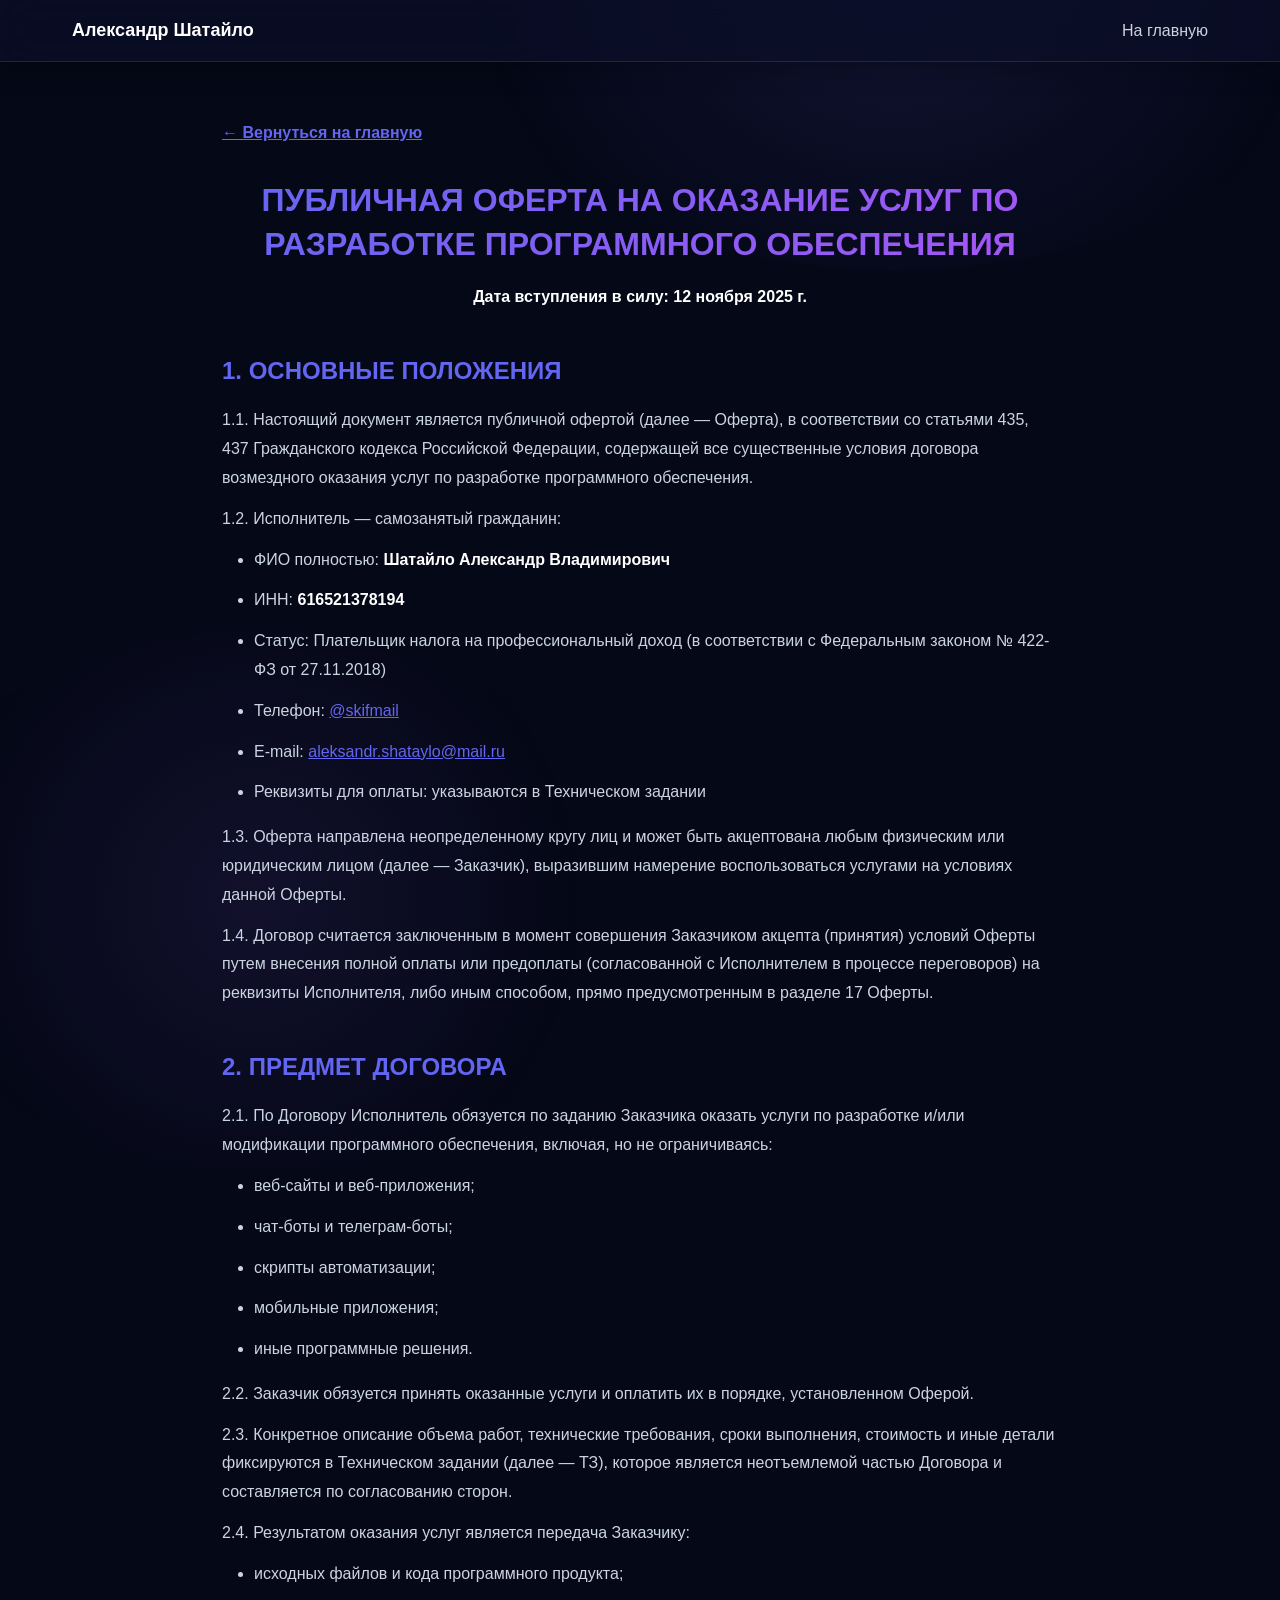
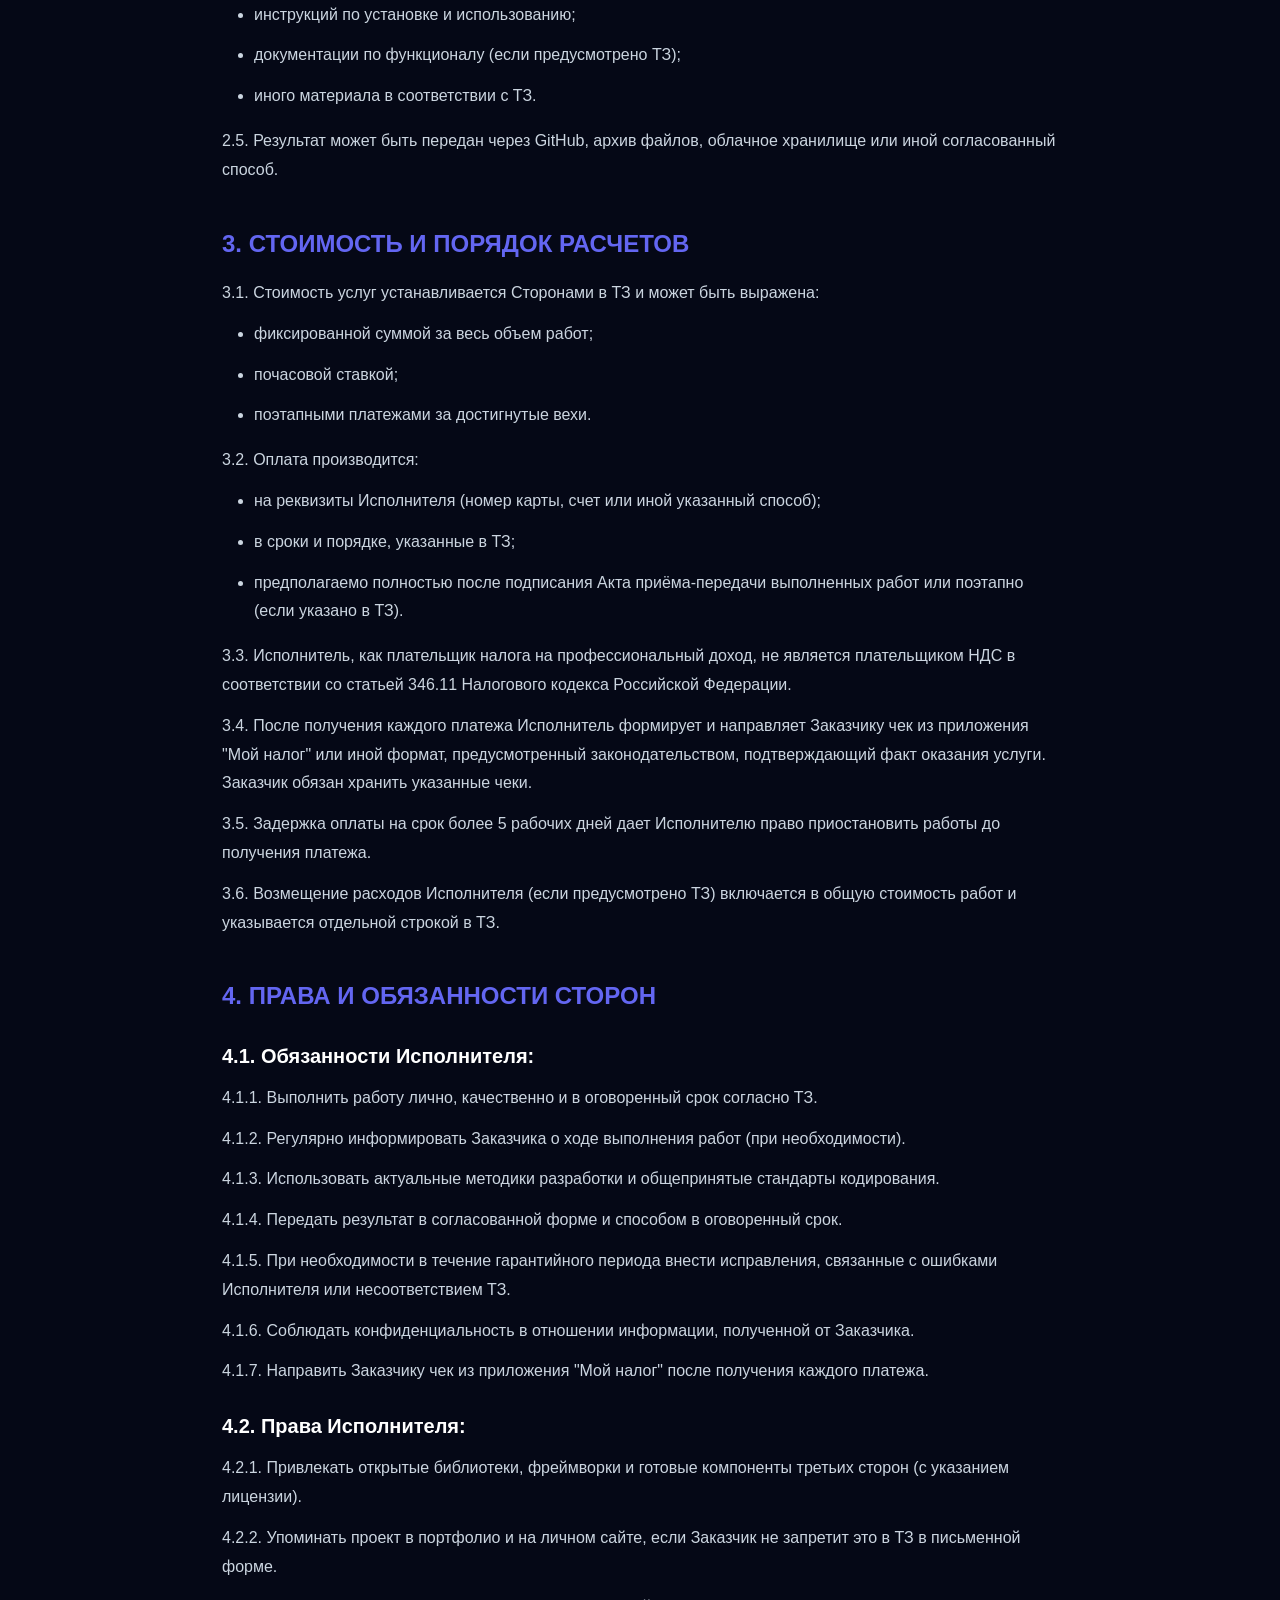
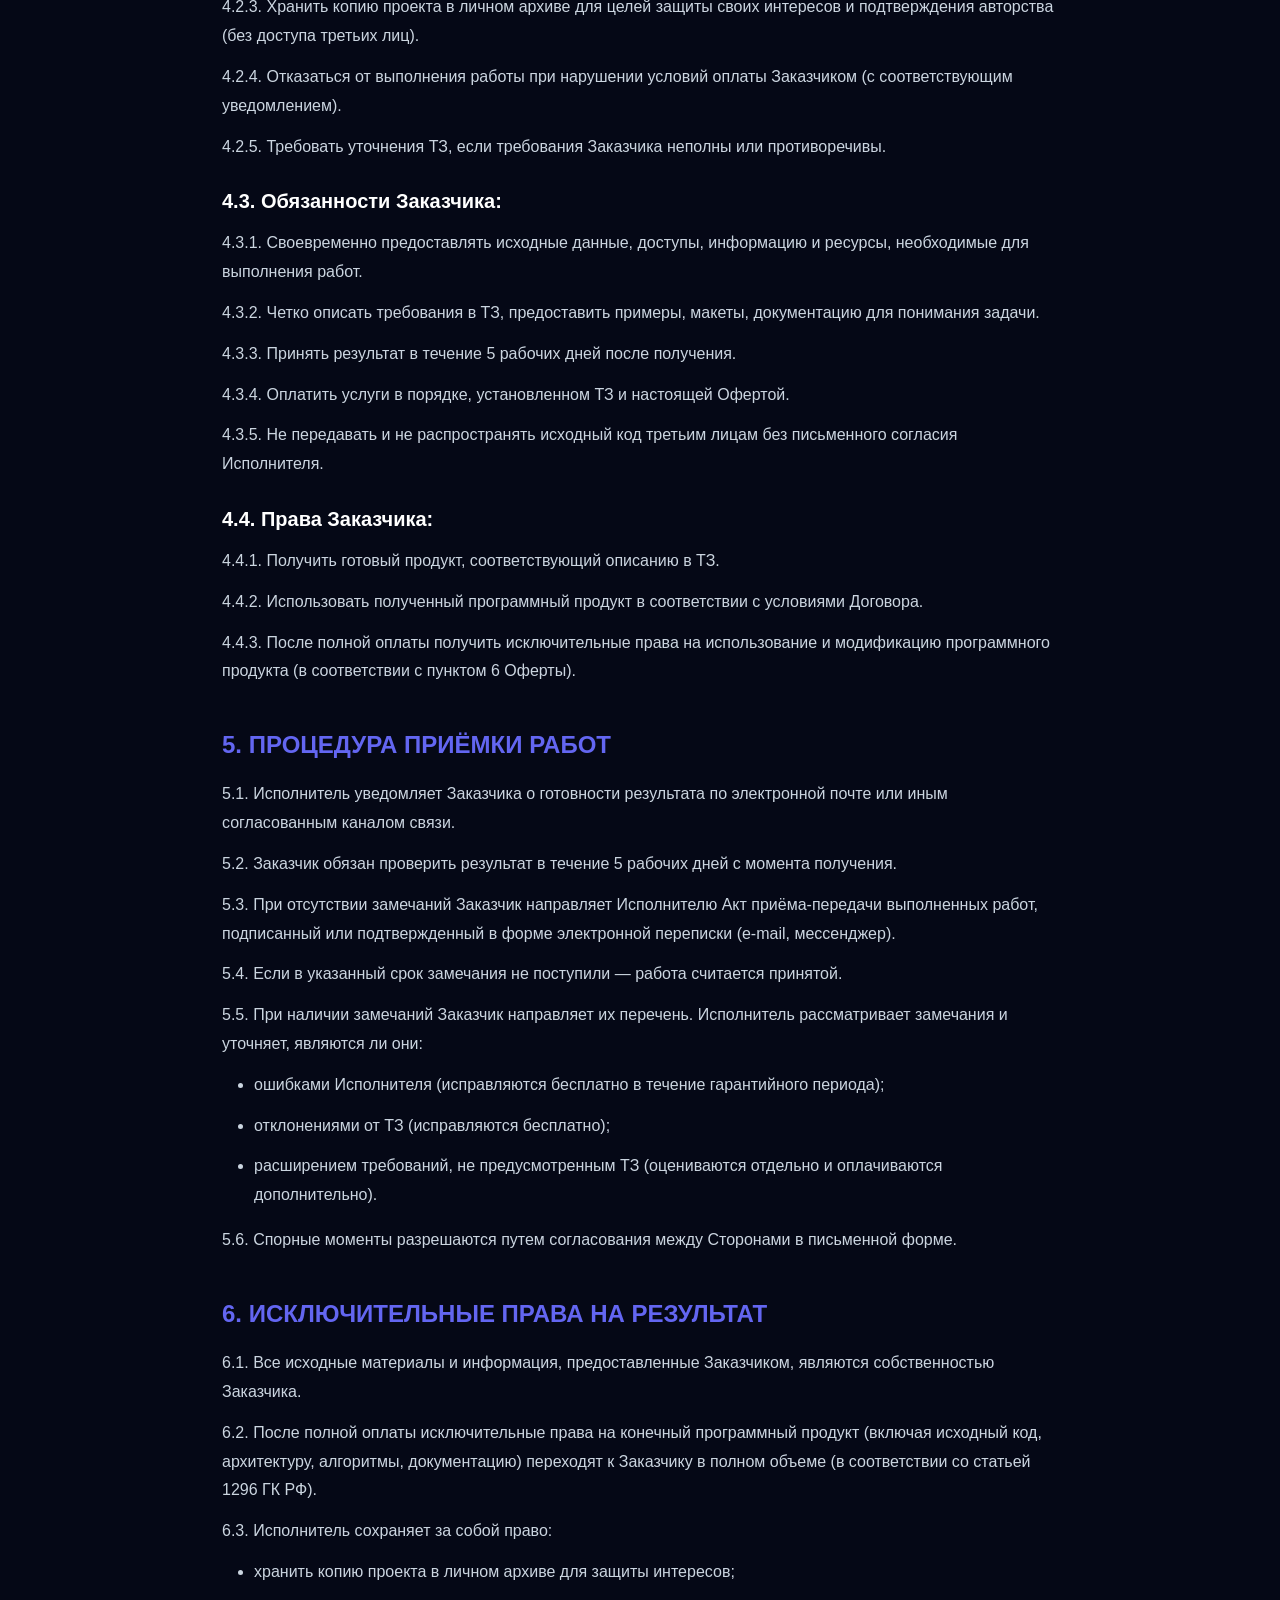
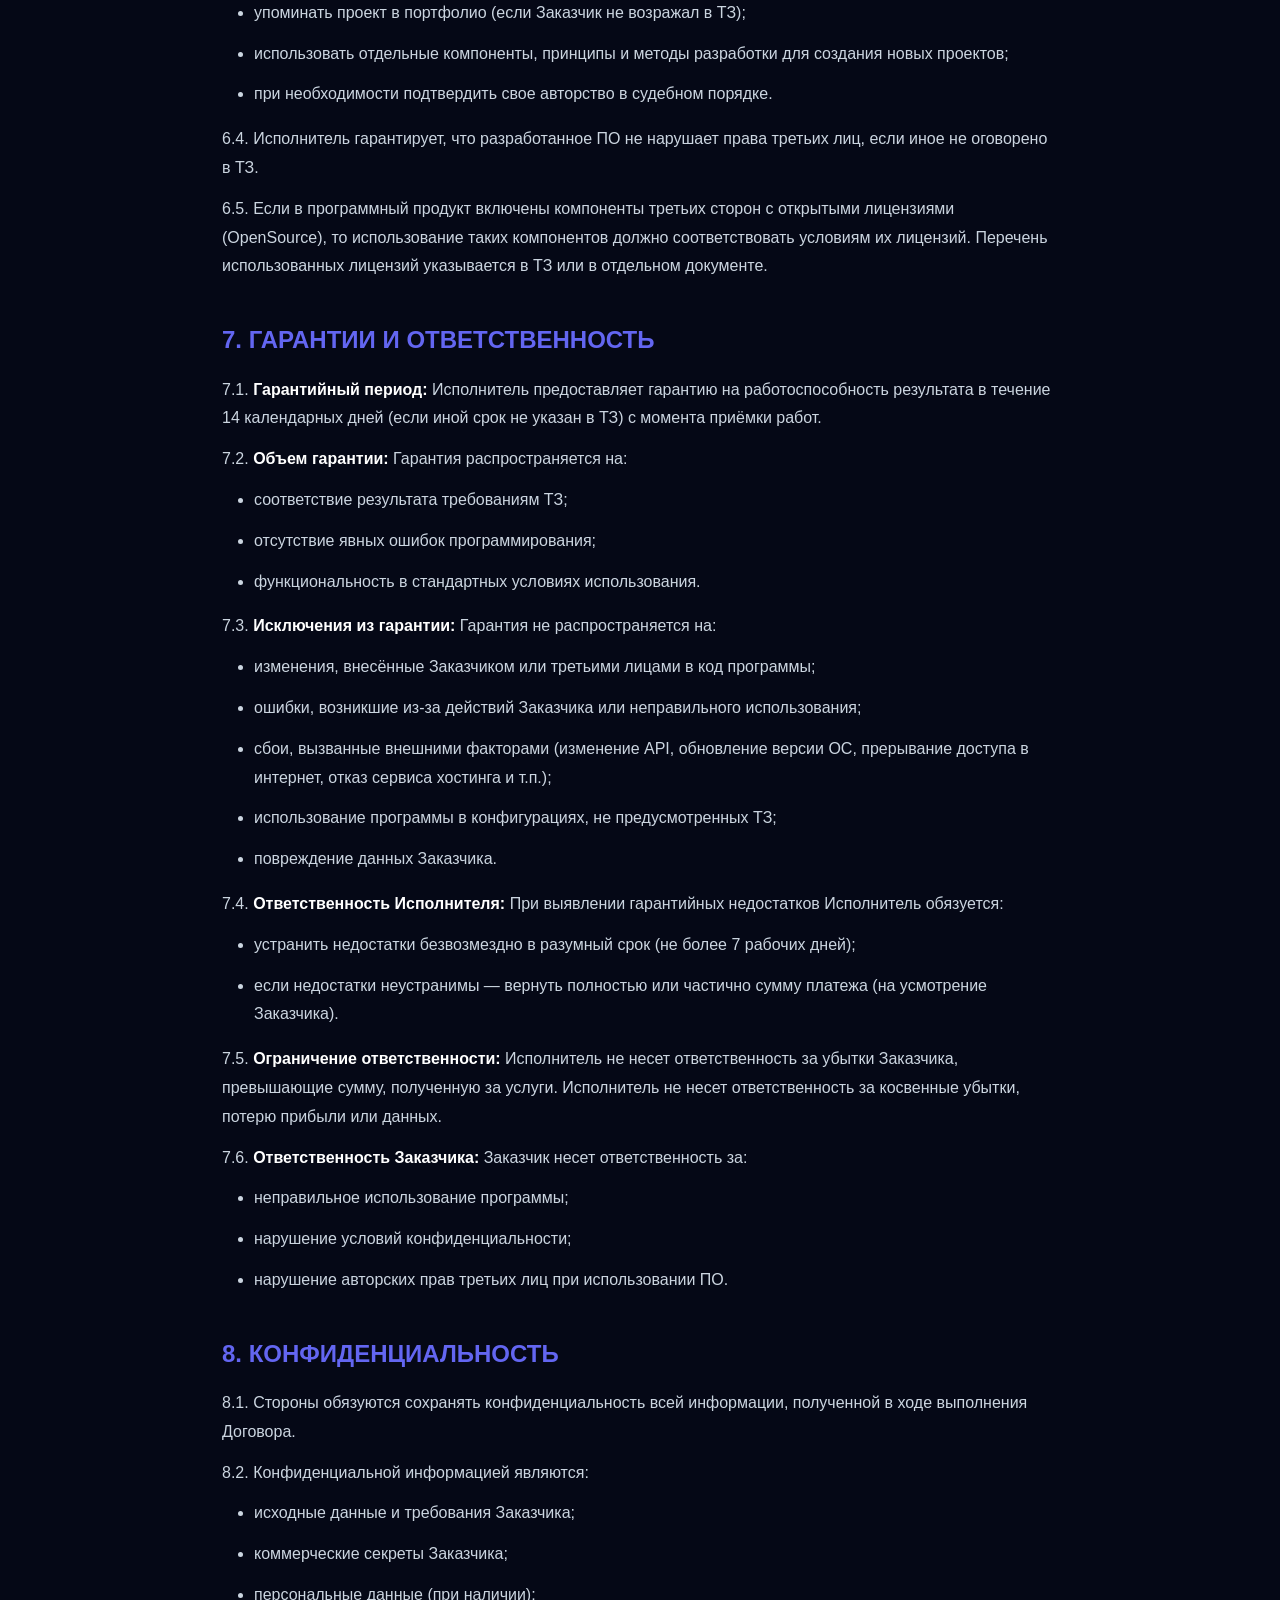
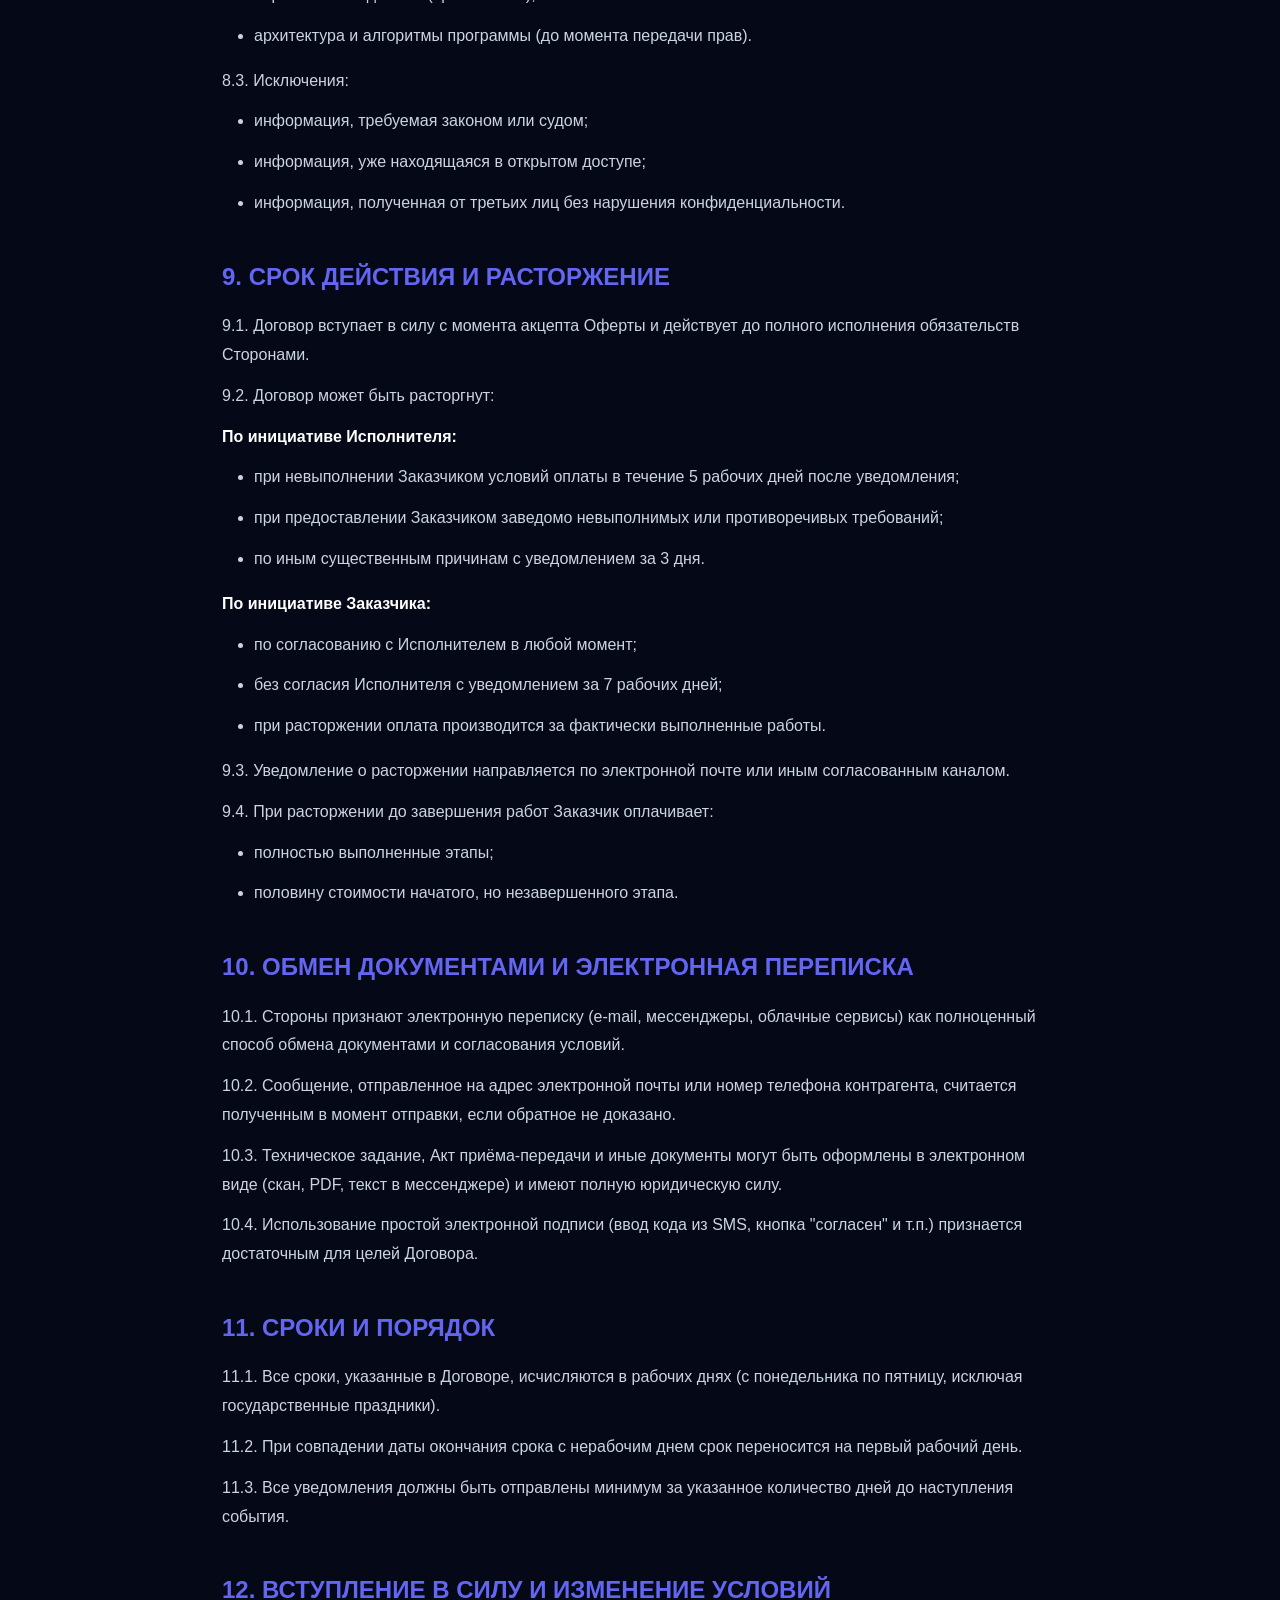
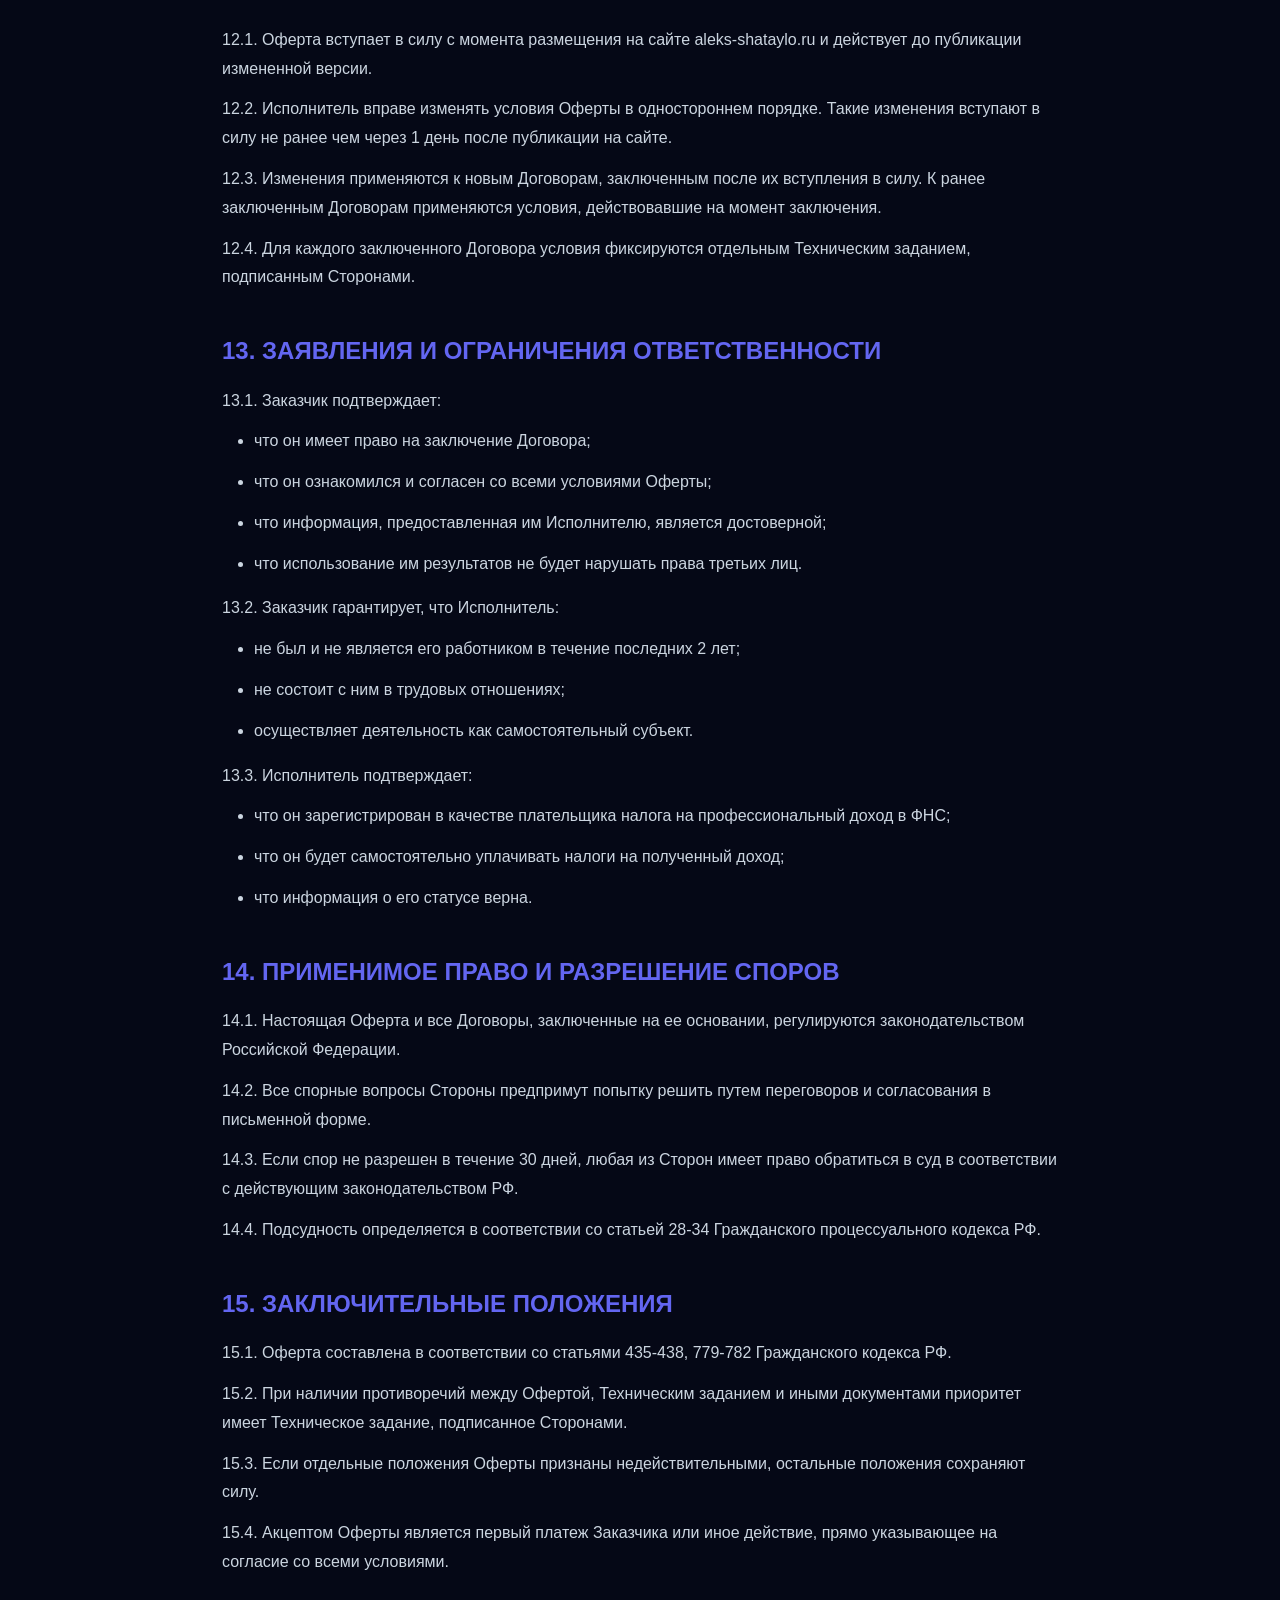
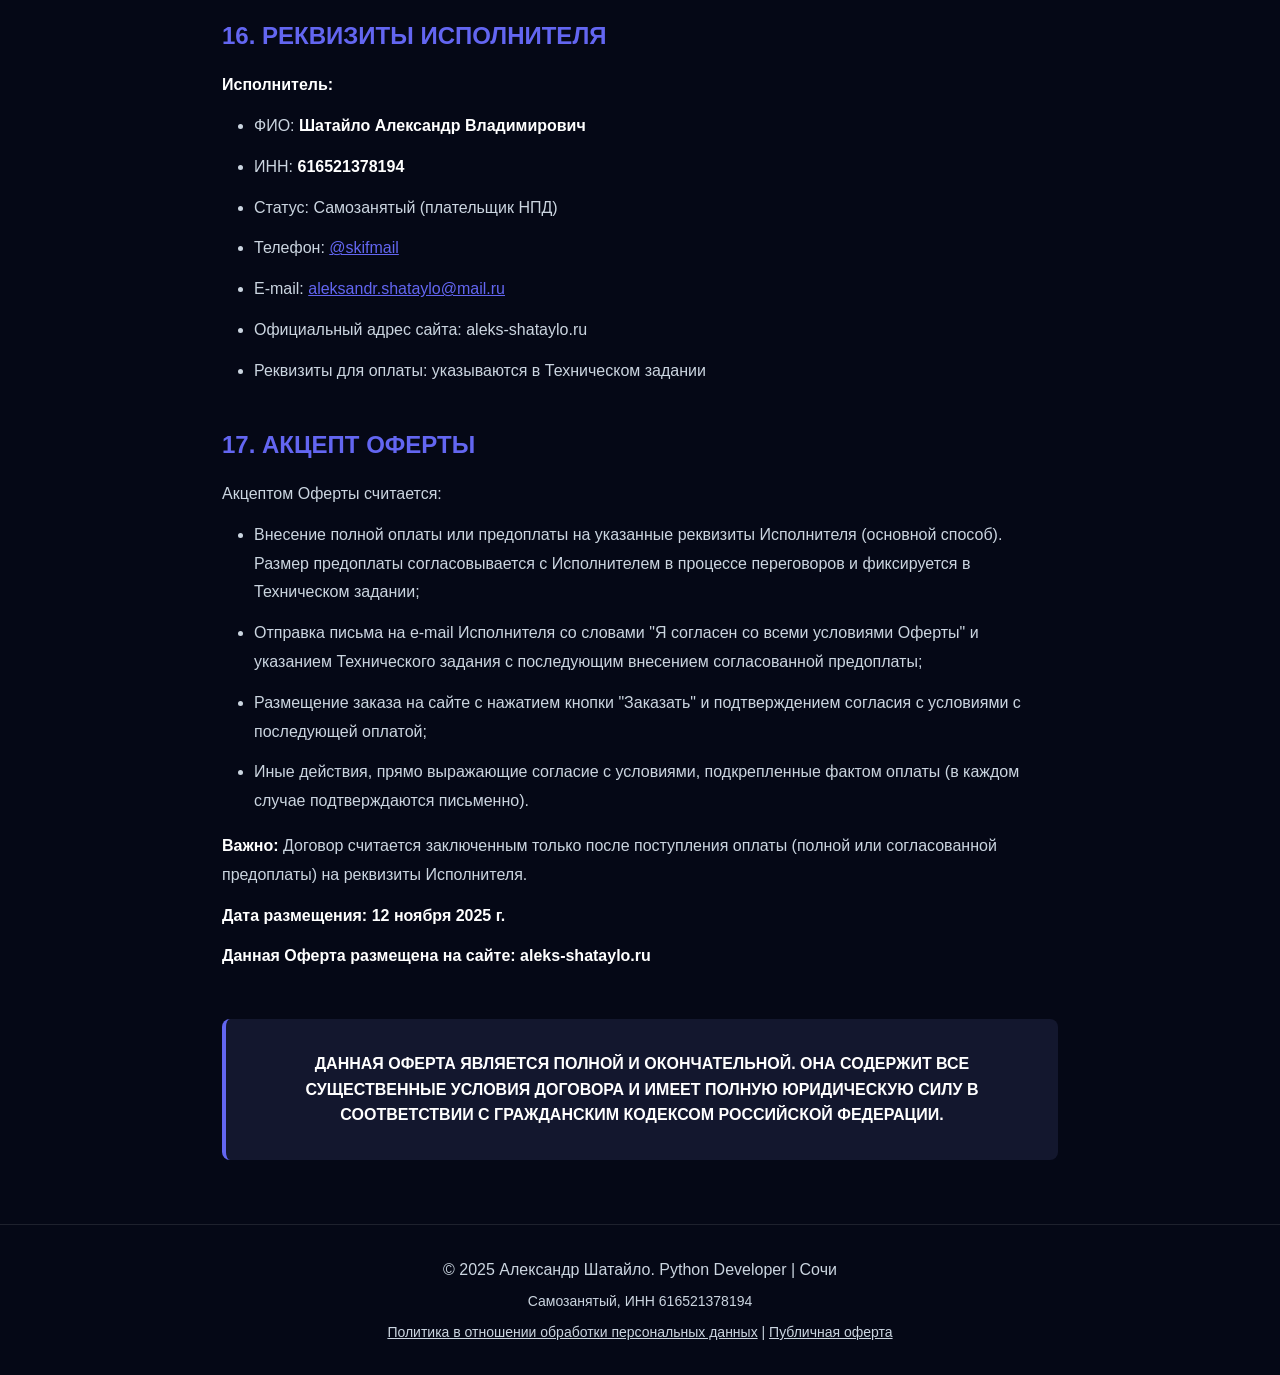
==== commit 7aee4a54: "Update privacy policy text" ====
--- a/templates/offer.html
+++ b/templates/offer.html
@@ -383,7 +383,7 @@
                 Самозанятый, ИНН 616521378194
             </p>
             <p style="margin-top: 0.5rem; font-size: 0.875rem;">
-                <a href="/privacy" style="color: var(--text-secondary); text-decoration: underline;">Политика конфиденциальности</a> |
+                <a href="/privacy" style="color: var(--text-secondary); text-decoration: underline;">Политика в отношении обработки персональных данных</a> |
                 <a href="/offer" style="color: var(--text-secondary); text-decoration: underline;">Публичная оферта</a>
             </p>
         </div>
--- a/static/css/style.css
+++ b/static/css/style.css
@@ -1,14 +1,14 @@
 :root {
-    --bg-primary: #0a0e27;
-    --bg-secondary: #151932;
-    --bg-card: #1a1f3a;
+    --bg-primary: #050816;
+    --bg-secondary: #0a0f2c;
+    --bg-card: rgba(26, 31, 58, 0.7);
     --text-primary: #ffffff;
-    --text-secondary: #a0aec0;
+    --text-secondary: #cbd5e0;
     --accent: #6366f1;
     --accent-dark: #4f46e5;
-    --gradient: linear-gradient(135deg, #667eea 0%, #764ba2 100%);
-    --gradient-alt: linear-gradient(135deg, #f093fb 0%, #f5576c 100%);
-    --shadow: 0 10px 40px rgba(0, 0, 0, 0.3);
+    --gradient: linear-gradient(135deg, #6366f1 0%, #a855f7 100%);
+    --gradient-alt: linear-gradient(135deg, #f472b6 0%, #f5576c 100%);
+    --shadow: 0 10px 40px rgba(0, 0, 0, 0.5);
 }
 
 * {
@@ -30,18 +30,46 @@
 
 body {
     font-family: -apple-system, BlinkMacSystemFont, 'Segoe UI', Roboto, Oxygen, Ubuntu, Cantarell, sans-serif;
-    background: linear-gradient(
-        -45deg,
-        #050816,
-        #0a0f2c,
-        #0d1b2a,
-        #050816
-    );
-    background-size: 400% 400%;
-    animation: gradientShift 15s ease infinite;
+    background: var(--bg-primary);
     color: var(--text-primary);
     line-height: 1.6;
     overflow-x: hidden;
+    position: relative;
+}
+
+#bg-canvas {
+    position: fixed;
+    top: 0;
+    left: 0;
+    width: 100%;
+    height: 100%;
+    z-index: 0;
+    pointer-events: none;
+}
+
+/* Spotlight Effect */
+.service-card, .portfolio-item, .benefit-card, .pricing-card {
+    position: relative;
+    overflow: hidden;
+    background: var(--bg-card);
+}
+
+.service-card::after, .portfolio-item::after, .benefit-card::after, .pricing-card::after {
+    content: '';
+    position: absolute;
+    top: 0;
+    left: 0;
+    right: 0;
+    bottom: 0;
+    background: radial-gradient(600px circle at var(--mouse-x, 0) var(--mouse-y, 0), rgba(99, 102, 241, 0.15), transparent 40%);
+    opacity: 0;
+    transition: opacity 0.3s;
+    pointer-events: none;
+    z-index: 3;
+}
+
+.service-card:hover::after, .portfolio-item:hover::after, .benefit-card:hover::after, .pricing-card:hover::after {
+    opacity: 1;
 }
 
 .container {
@@ -148,12 +176,13 @@
     position: relative;
     overflow: hidden;
     z-index: 1;
-    background: var(--bg-primary); /* Явно задал фон, чтобы через него ничего не просвечивало */
-}
-
-.hero::before {
+    background: transparent;
+}
+
+/* Global Background Animation */
+body::before {
     content: '';
-    position: absolute;
+    position: fixed;
     top: -50%;
     right: -10%;
     width: 80%;
@@ -161,11 +190,13 @@
     background: radial-gradient(circle, rgba(99, 102, 241, 0.15) 0%, transparent 70%);
     border-radius: 50%;
     animation: float 20s ease-in-out infinite;
-}
-
-.hero::after {
+    z-index: -1;
+    pointer-events: none;
+}
+
+body::after {
     content: '';
-    position: absolute;
+    position: fixed;
     bottom: -30%;
     left: -10%;
     width: 60%;
@@ -173,6 +204,8 @@
     background: radial-gradient(circle, rgba(139, 92, 246, 0.1) 0%, transparent 70%);
     border-radius: 50%;
     animation: float 15s ease-in-out infinite reverse;
+    z-index: -1;
+    pointer-events: none;
 }
 
 @keyframes float {
@@ -185,13 +218,14 @@
 }
 
 .circuit-lines {
-    position: absolute;
+    position: fixed;
     top: 0;
     left: 0;
     width: 100%;
     height: 100%;
     pointer-events: none;
     opacity: 0.3;
+    z-index: 0;
 }
 
 .circuit-line {
@@ -1093,14 +1127,57 @@
 
 .portfolio-image {
     height: 200px;
-    background: var(--gradient);
+    background: linear-gradient(135deg, rgba(124, 58, 237, 0.1) 0%, rgba(99, 102, 241, 0.1) 100%);
     display: flex;
     align-items: center;
     justify-content: center;
+    overflow: hidden;
+}
+
+.portfolio-image img {
+    max-width: 100%;
+    max-height: 100%;
+    width: auto;
+    height: auto;
+    object-fit: contain;
+    transition: transform 0.3s ease;
+}
+
+.portfolio-item:hover .portfolio-image img {
+    transform: scale(1.05);
 }
 
 .placeholder-img {
     font-size: 4rem;
+}
+
+/* --- Unified background: use only the hero-style background/animation globally --- */
+.services,
+.process,
+.benefits,
+.testimonials,
+.faq,
+.portfolio,
+.pricing,
+.contact {
+    background: transparent;
+    position: relative;
+    overflow: visible;
+}
+
+.services::before,
+.services::after,
+.process::before,
+.benefits::before,
+.testimonials::before,
+.faq::before,
+.portfolio::before,
+.portfolio::after,
+.pricing::before,
+.pricing::after,
+.contact::before,
+.contact::after {
+    display: none;
 }
 
 .portfolio-content {
@@ -1151,10 +1228,10 @@
 /* Pricing Section */
 .pricing {
     padding: 5rem 0;
-    background: var(--bg-primary);
+    background: transparent;
     position: relative;
     z-index: 1;
-    overflow: hidden;
+    overflow: visible;
 }
 
 .pricing::before,
@@ -1283,10 +1360,10 @@
 
 .contact {
     padding: 5rem 0;
-    background: var(--bg-secondary);
+    background: transparent;
     position: relative;
     z-index: 1;
-    overflow: hidden;
+    overflow: visible;
 }
 
 .contact::before,
@@ -1418,8 +1495,8 @@
     color: var(--text-primary);
 }
 
-/* Cookie Consent Banner */
-.cookie-banner {
+/* Privacy Consent Banner */
+.privacy-banner {
     position: fixed;
     bottom: 0;
     left: 0;
@@ -1429,23 +1506,14 @@
     padding: 1.5rem;
     box-shadow: 0 -5px 20px rgba(0, 0, 0, 0.3);
     z-index: 9999;
-    animation: slideUp 0.5s ease;
-}
-
-.cookie-banner.hidden {
+    display: block;
+}
+
+.privacy-banner.hidden {
     display: none;
 }
 
-@keyframes slideUp {
-    from {
-        transform: translateY(100%);
-    }
-    to {
-        transform: translateY(0);
-    }
-}
-
-.cookie-content {
+.privacy-content {
     max-width: 1200px;
     margin: 0 auto;
     display: flex;
@@ -1455,18 +1523,18 @@
     flex-wrap: wrap;
 }
 
-.cookie-content p {
+.privacy-content p {
     margin: 0;
     flex: 1;
     min-width: 250px;
 }
 
-.cookie-content a {
+.privacy-content a {
     color: var(--accent);
     text-decoration: underline;
 }
 
-.cookie-content button {
+.privacy-content button {
     white-space: nowrap;
 }
 
@@ -1513,11 +1581,11 @@
     overflow-y: auto;
     padding: 2rem;
     position: relative;
-    animation: slideUp 0.4s cubic-bezier(0.175, 0.885, 0.32, 1.275);
+    animation: modalSlideUp 0.4s cubic-bezier(0.175, 0.885, 0.32, 1.275);
     box-shadow: 0 20px 60px rgba(0, 0, 0, 0.5);
 }
 
-@keyframes slideUp {
+@keyframes modalSlideUp {
     from {
         transform: translateY(50px);
         opacity: 0;
@@ -1573,21 +1641,28 @@
 }
 
 .screenshot-item {
-    background: rgba(255, 255, 255, 0.05);
+    background: linear-gradient(135deg, rgba(124, 58, 237, 0.1) 0%, rgba(99, 102, 241, 0.1) 100%);
     border-radius: 12px;
     overflow: hidden;
     border: 1px solid rgba(255, 255, 255, 0.1);
+    display: flex;
+    flex-direction: column;
+    align-items: center;
 }
 
 .screenshot-item img {
-    width: 100%;
+    max-width: 100%;
+    max-height: 400px;
+    width: auto;
     height: auto;
+    object-fit: contain;
     display: block;
     border-bottom: 1px solid rgba(255, 255, 255, 0.1);
 }
 
 .screenshot-description {
     padding: 1.5rem;
+    width: 100%;
 }
 
 .screenshot-description h3 {
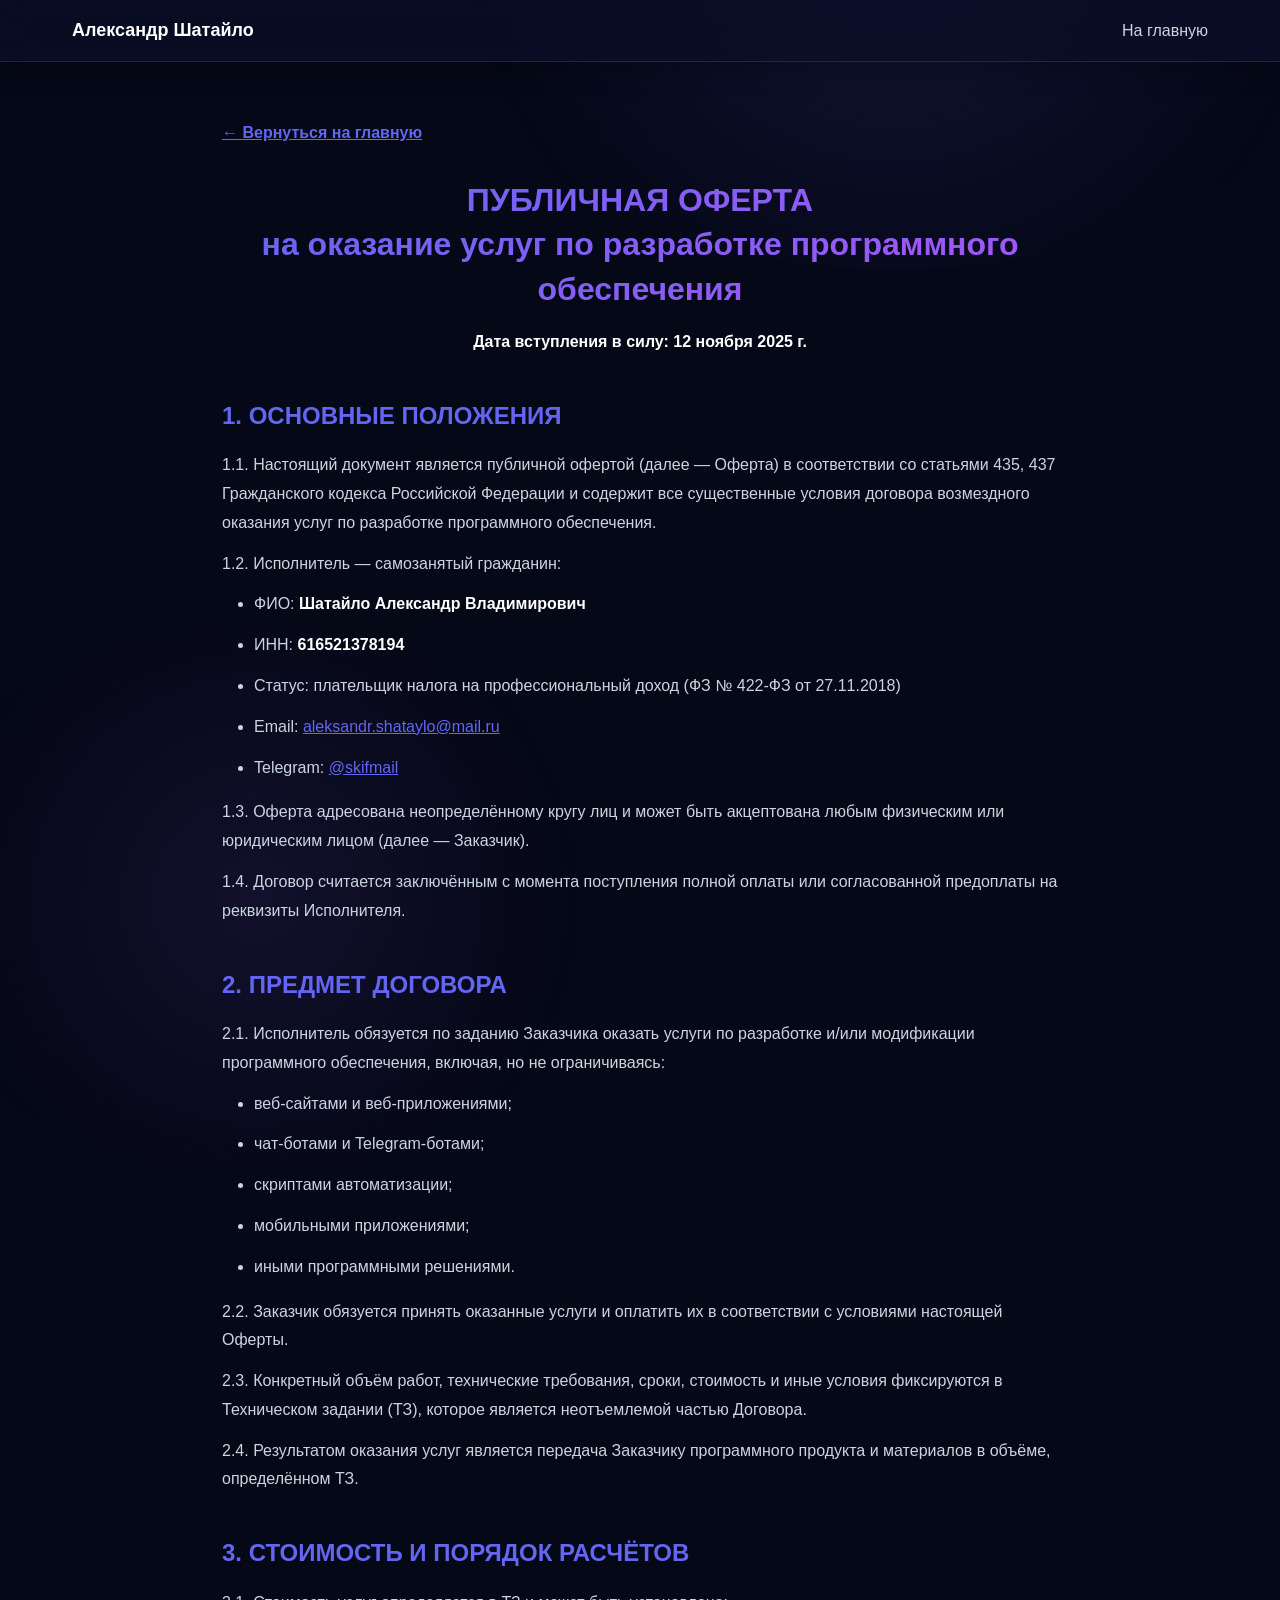
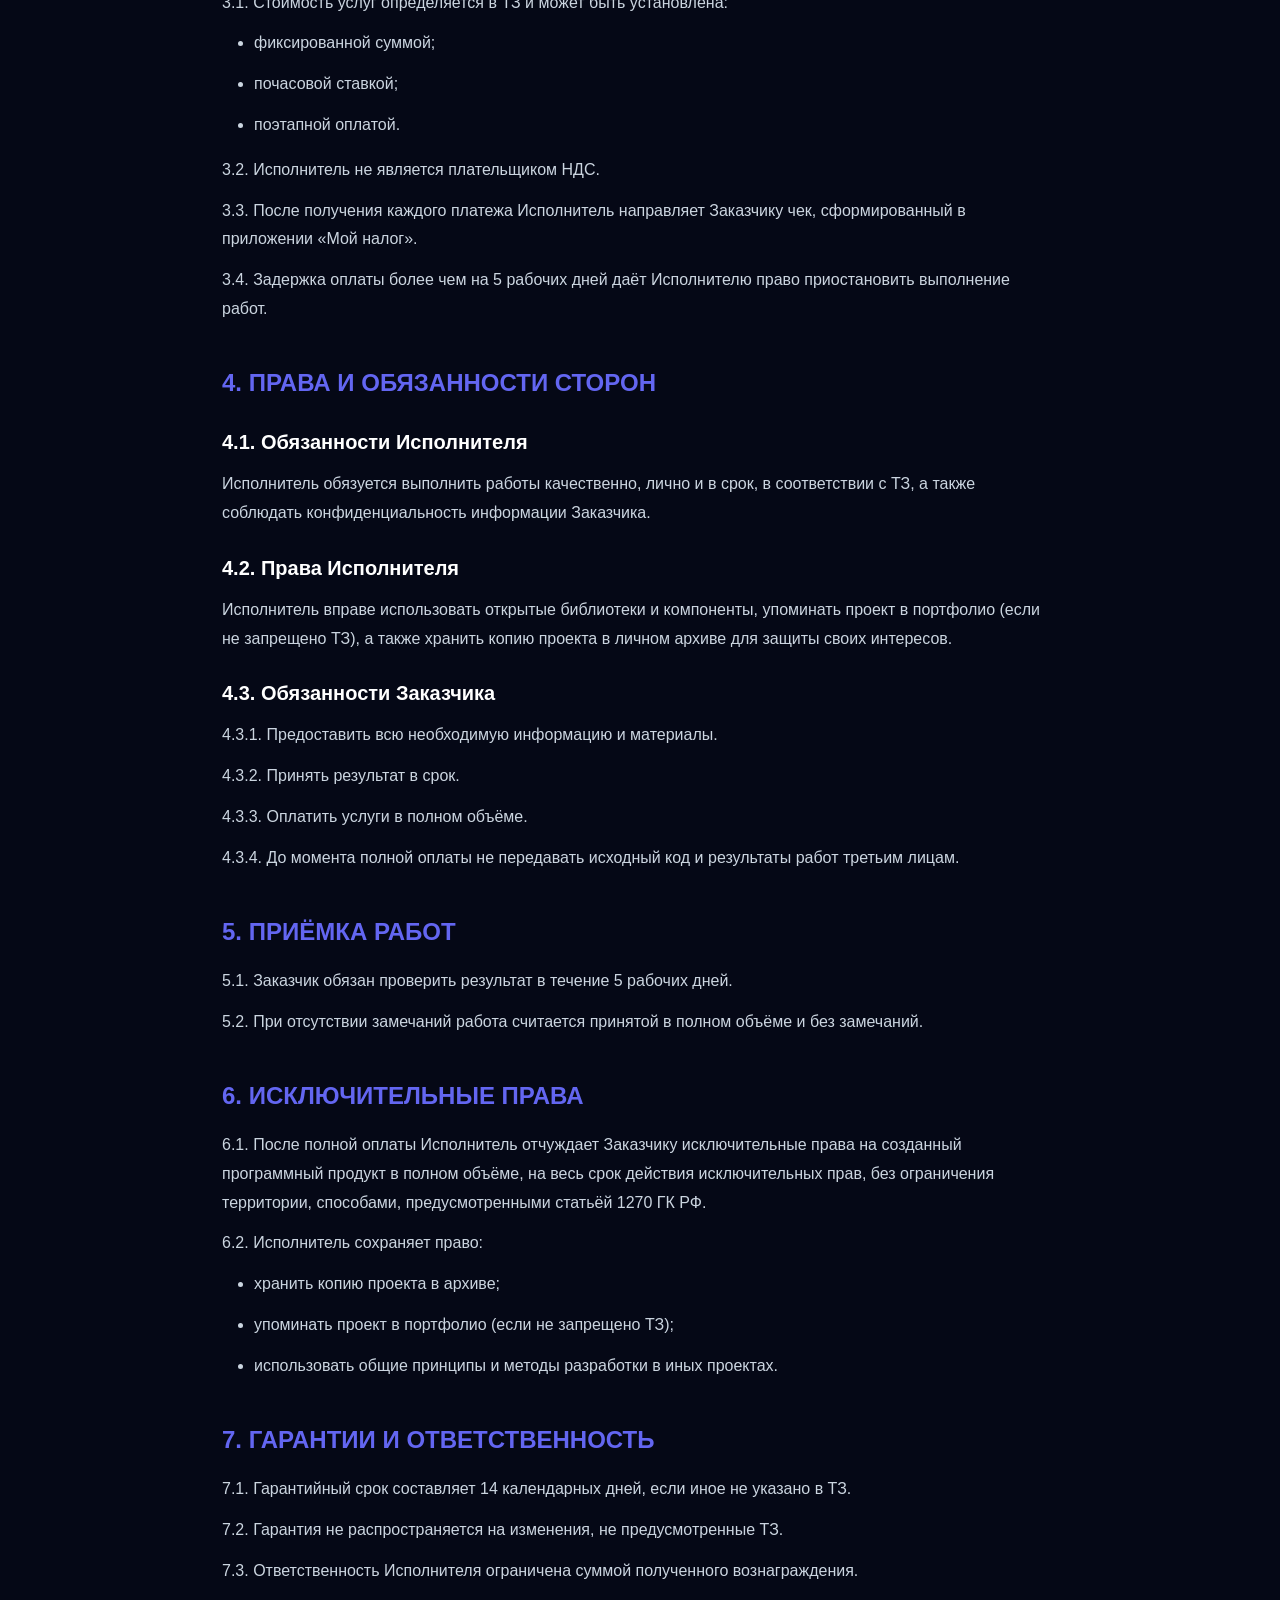
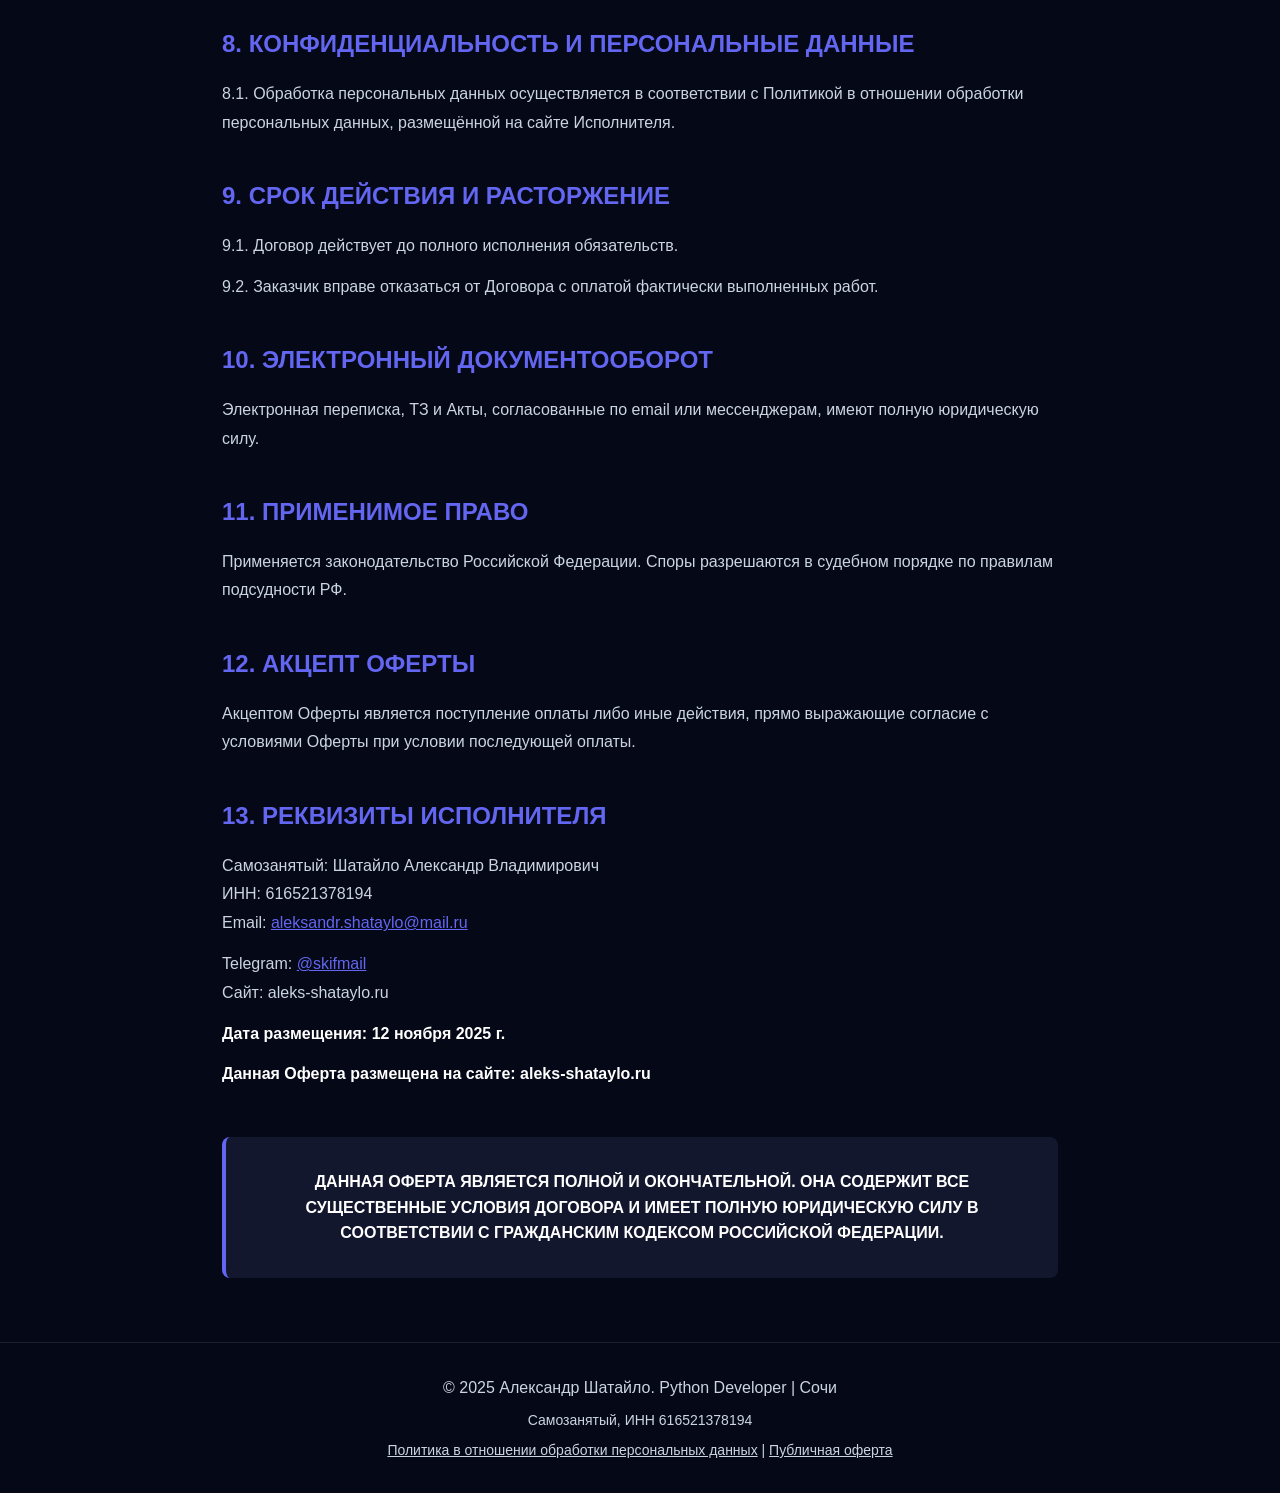
==== commit ac338345: "Update public offer text" ====
--- a/templates/offer.html
+++ b/templates/offer.html
@@ -107,266 +107,99 @@
     <div class="offer-page">
         <a href="/" class="back-link">← Вернуться на главную</a>
         
-        <h1>ПУБЛИЧНАЯ ОФЕРТА НА ОКАЗАНИЕ УСЛУГ ПО РАЗРАБОТКЕ ПРОГРАММНОГО ОБЕСПЕЧЕНИЯ</h1>
+        <h1>ПУБЛИЧНАЯ ОФЕРТА<br>на оказание услуг по разработке программного обеспечения</h1>
         <p class="date-block"><strong>Дата вступления в силу: 12 ноября 2025 г.</strong></p>
 
         <h2>1. ОСНОВНЫЕ ПОЛОЖЕНИЯ</h2>
-        <p>1.1. Настоящий документ является публичной офертой (далее — Оферта), в соответствии со статьями 435, 437 Гражданского кодекса Российской Федерации, содержащей все существенные условия договора возмездного оказания услуг по разработке программного обеспечения.</p>
-
+        <p>1.1. Настоящий документ является публичной офертой (далее — Оферта) в соответствии со статьями 435, 437 Гражданского кодекса Российской Федерации и содержит все существенные условия договора возмездного оказания услуг по разработке программного обеспечения.</p>
         <p>1.2. Исполнитель — самозанятый гражданин:</p>
-        <ul>
-            <li>ФИО полностью: <strong>Шатайло Александр Владимирович</strong></li>
-            <li>ИНН: <strong>616521378194</strong></li>
-            <li>Статус: Плательщик налога на профессиональный доход (в соответствии с Федеральным законом № 422-ФЗ от 27.11.2018)</li>
-            <li>Телефон: <a href="https://t.me/skifmail">@skifmail</a></li>
-            <li>E-mail: <a href="mailto:aleksandr.shataylo@mail.ru">aleksandr.shataylo@mail.ru</a></li>
-            <li>Реквизиты для оплаты: указываются в Техническом задании</li>
-        </ul>
-
-        <p>1.3. Оферта направлена неопределенному кругу лиц и может быть акцептована любым физическим или юридическим лицом (далее — Заказчик), выразившим намерение воспользоваться услугами на условиях данной Оферты.</p>
-
-        <p>1.4. Договор считается заключенным в момент совершения Заказчиком акцепта (принятия) условий Оферты путем внесения полной оплаты или предоплаты (согласованной с Исполнителем в процессе переговоров) на реквизиты Исполнителя, либо иным способом, прямо предусмотренным в разделе 17 Оферты.</p>
-
-        <h2>2. ПРЕДМЕТ ДОГОВОРА</h2>
-        <p>2.1. По Договору Исполнитель обязуется по заданию Заказчика оказать услуги по разработке и/или модификации программного обеспечения, включая, но не ограничиваясь:</p>
-        <ul>
-            <li>веб-сайты и веб-приложения;</li>
-            <li>чат-боты и телеграм-боты;</li>
-            <li>скрипты автоматизации;</li>
-            <li>мобильные приложения;</li>
-            <li>иные программные решения.</li>
-        </ul>
-
-        <p>2.2. Заказчик обязуется принять оказанные услуги и оплатить их в порядке, установленном Оферой.</p>
-
-        <p>2.3. Конкретное описание объема работ, технические требования, сроки выполнения, стоимость и иные детали фиксируются в Техническом задании (далее — ТЗ), которое является неотъемлемой частью Договора и составляется по согласованию сторон.</p>
-
-        <p>2.4. Результатом оказания услуг является передача Заказчику:</p>
-        <ul>
-            <li>исходных файлов и кода программного продукта;</li>
-            <li>инструкций по установке и использованию;</li>
-            <li>документации по функционалу (если предусмотрено ТЗ);</li>
-            <li>иного материала в соответствии с ТЗ.</li>
-        </ul>
-
-        <p>2.5. Результат может быть передан через GitHub, архив файлов, облачное хранилище или иной согласованный способ.</p>
-
-        <h2>3. СТОИМОСТЬ И ПОРЯДОК РАСЧЕТОВ</h2>
-        <p>3.1. Стоимость услуг устанавливается Сторонами в ТЗ и может быть выражена:</p>
-        <ul>
-            <li>фиксированной суммой за весь объем работ;</li>
-            <li>почасовой ставкой;</li>
-            <li>поэтапными платежами за достигнутые вехи.</li>
-        </ul>
-
-        <p>3.2. Оплата производится:</p>
-        <ul>
-            <li>на реквизиты Исполнителя (номер карты, счет или иной указанный способ);</li>
-            <li>в сроки и порядке, указанные в ТЗ;</li>
-            <li>предполагаемо полностью после подписания Акта приёма-передачи выполненных работ или поэтапно (если указано в ТЗ).</li>
-        </ul>
-
-        <p>3.3. Исполнитель, как плательщик налога на профессиональный доход, не является плательщиком НДС в соответствии со статьей 346.11 Налогового кодекса Российской Федерации.</p>
-
-        <p>3.4. После получения каждого платежа Исполнитель формирует и направляет Заказчику чек из приложения "Мой налог" или иной формат, предусмотренный законодательством, подтверждающий факт оказания услуги. Заказчик обязан хранить указанные чеки.</p>
-
-        <p>3.5. Задержка оплаты на срок более 5 рабочих дней дает Исполнителю право приостановить работы до получения платежа.</p>
-
-        <p>3.6. Возмещение расходов Исполнителя (если предусмотрено ТЗ) включается в общую стоимость работ и указывается отдельной строкой в ТЗ.</p>
-
-        <h2>4. ПРАВА И ОБЯЗАННОСТИ СТОРОН</h2>
-        <h3>4.1. Обязанности Исполнителя:</h3>
-        <p>4.1.1. Выполнить работу лично, качественно и в оговоренный срок согласно ТЗ.</p>
-        <p>4.1.2. Регулярно информировать Заказчика о ходе выполнения работ (при необходимости).</p>
-        <p>4.1.3. Использовать актуальные методики разработки и общепринятые стандарты кодирования.</p>
-        <p>4.1.4. Передать результат в согласованной форме и способом в оговоренный срок.</p>
-        <p>4.1.5. При необходимости в течение гарантийного периода внести исправления, связанные с ошибками Исполнителя или несоответствием ТЗ.</p>
-        <p>4.1.6. Соблюдать конфиденциальность в отношении информации, полученной от Заказчика.</p>
-        <p>4.1.7. Направить Заказчику чек из приложения "Мой налог" после получения каждого платежа.</p>
-
-        <h3>4.2. Права Исполнителя:</h3>
-        <p>4.2.1. Привлекать открытые библиотеки, фреймворки и готовые компоненты третьих сторон (с указанием лицензии).</p>
-        <p>4.2.2. Упоминать проект в портфолио и на личном сайте, если Заказчик не запретит это в ТЗ в письменной форме.</p>
-        <p>4.2.3. Хранить копию проекта в личном архиве для целей защиты своих интересов и подтверждения авторства (без доступа третьих лиц).</p>
-        <p>4.2.4. Отказаться от выполнения работы при нарушении условий оплаты Заказчиком (с соответствующим уведомлением).</p>
-        <p>4.2.5. Требовать уточнения ТЗ, если требования Заказчика неполны или противоречивы.</p>
-
-        <h3>4.3. Обязанности Заказчика:</h3>
-        <p>4.3.1. Своевременно предоставлять исходные данные, доступы, информацию и ресурсы, необходимые для выполнения работ.</p>
-        <p>4.3.2. Четко описать требования в ТЗ, предоставить примеры, макеты, документацию для понимания задачи.</p>
-        <p>4.3.3. Принять результат в течение 5 рабочих дней после получения.</p>
-        <p>4.3.4. Оплатить услуги в порядке, установленном ТЗ и настоящей Офертой.</p>
-        <p>4.3.5. Не передавать и не распространять исходный код третьим лицам без письменного согласия Исполнителя.</p>
-
-        <h3>4.4. Права Заказчика:</h3>
-        <p>4.4.1. Получить готовый продукт, соответствующий описанию в ТЗ.</p>
-        <p>4.4.2. Использовать полученный программный продукт в соответствии с условиями Договора.</p>
-        <p>4.4.3. После полной оплаты получить исключительные права на использование и модификацию программного продукта (в соответствии с пунктом 6 Оферты).</p>
-
-        <h2>5. ПРОЦЕДУРА ПРИЁМКИ РАБОТ</h2>
-        <p>5.1. Исполнитель уведомляет Заказчика о готовности результата по электронной почте или иным согласованным каналом связи.</p>
-        <p>5.2. Заказчик обязан проверить результат в течение 5 рабочих дней с момента получения.</p>
-        <p>5.3. При отсутствии замечаний Заказчик направляет Исполнителю Акт приёма-передачи выполненных работ, подписанный или подтвержденный в форме электронной переписки (e-mail, мессенджер).</p>
-        <p>5.4. Если в указанный срок замечания не поступили — работа считается принятой.</p>
-        <p>5.5. При наличии замечаний Заказчик направляет их перечень. Исполнитель рассматривает замечания и уточняет, являются ли они:</p>
-        <ul>
-            <li>ошибками Исполнителя (исправляются бесплатно в течение гарантийного периода);</li>
-            <li>отклонениями от ТЗ (исправляются бесплатно);</li>
-            <li>расширением требований, не предусмотренным ТЗ (оцениваются отдельно и оплачиваются дополнительно).</li>
-        </ul>
-        <p>5.6. Спорные моменты разрешаются путем согласования между Сторонами в письменной форме.</p>
-
-        <h2>6. ИСКЛЮЧИТЕЛЬНЫЕ ПРАВА НА РЕЗУЛЬТАТ</h2>
-        <p>6.1. Все исходные материалы и информация, предоставленные Заказчиком, являются собственностью Заказчика.</p>
-        <p>6.2. После полной оплаты исключительные права на конечный программный продукт (включая исходный код, архитектуру, алгоритмы, документацию) переходят к Заказчику в полном объеме (в соответствии со статьей 1296 ГК РФ).</p>
-        <p>6.3. Исполнитель сохраняет за собой право:</p>
-        <ul>
-            <li>хранить копию проекта в личном архиве для защиты интересов;</li>
-            <li>упоминать проект в портфолио (если Заказчик не возражал в ТЗ);</li>
-            <li>использовать отдельные компоненты, принципы и методы разработки для создания новых проектов;</li>
-            <li>при необходимости подтвердить свое авторство в судебном порядке.</li>
-        </ul>
-        <p>6.4. Исполнитель гарантирует, что разработанное ПО не нарушает права третьих лиц, если иное не оговорено в ТЗ.</p>
-        <p>6.5. Если в программный продукт включены компоненты третьих сторон с открытыми лицензиями (OpenSource), то использование таких компонентов должно соответствовать условиям их лицензий. Перечень использованных лицензий указывается в ТЗ или в отдельном документе.</p>
-
-        <h2>7. ГАРАНТИИ И ОТВЕТСТВЕННОСТЬ</h2>
-        <p>7.1. <strong>Гарантийный период:</strong> Исполнитель предоставляет гарантию на работоспособность результата в течение 14 календарных дней (если иной срок не указан в ТЗ) с момента приёмки работ.</p>
-        <p>7.2. <strong>Объем гарантии:</strong> Гарантия распространяется на:</p>
-        <ul>
-            <li>соответствие результата требованиям ТЗ;</li>
-            <li>отсутствие явных ошибок программирования;</li>
-            <li>функциональность в стандартных условиях использования.</li>
-        </ul>
-        <p>7.3. <strong>Исключения из гарантии:</strong> Гарантия не распространяется на:</p>
-        <ul>
-            <li>изменения, внесённые Заказчиком или третьими лицами в код программы;</li>
-            <li>ошибки, возникшие из-за действий Заказчика или неправильного использования;</li>
-            <li>сбои, вызванные внешними факторами (изменение API, обновление версии ОС, прерывание доступа в интернет, отказ сервиса хостинга и т.п.);</li>
-            <li>использование программы в конфигурациях, не предусмотренных ТЗ;</li>
-            <li>повреждение данных Заказчика.</li>
-        </ul>
-        <p>7.4. <strong>Ответственность Исполнителя:</strong> При выявлении гарантийных недостатков Исполнитель обязуется:</p>
-        <ul>
-            <li>устранить недостатки безвозмездно в разумный срок (не более 7 рабочих дней);</li>
-            <li>если недостатки неустранимы — вернуть полностью или частично сумму платежа (на усмотрение Заказчика).</li>
-        </ul>
-        <p>7.5. <strong>Ограничение ответственности:</strong> Исполнитель не несет ответственность за убытки Заказчика, превышающие сумму, полученную за услуги. Исполнитель не несет ответственность за косвенные убытки, потерю прибыли или данных.</p>
-        <p>7.6. <strong>Ответственность Заказчика:</strong> Заказчик несет ответственность за:</p>
-        <ul>
-            <li>неправильное использование программы;</li>
-            <li>нарушение условий конфиденциальности;</li>
-            <li>нарушение авторских прав третьих лиц при использовании ПО.</li>
-        </ul>
-
-        <h2>8. КОНФИДЕНЦИАЛЬНОСТЬ</h2>
-        <p>8.1. Стороны обязуются сохранять конфиденциальность всей информации, полученной в ходе выполнения Договора.</p>
-        <p>8.2. Конфиденциальной информацией являются:</p>
-        <ul>
-            <li>исходные данные и требования Заказчика;</li>
-            <li>коммерческие секреты Заказчика;</li>
-            <li>персональные данные (при наличии);</li>
-            <li>архитектура и алгоритмы программы (до момента передачи прав).</li>
-        </ul>
-        <p>8.3. Исключения:</p>
-        <ul>
-            <li>информация, требуемая законом или судом;</li>
-            <li>информация, уже находящаяся в открытом доступе;</li>
-            <li>информация, полученная от третьих лиц без нарушения конфиденциальности.</li>
-        </ul>
-
-        <h2>9. СРОК ДЕЙСТВИЯ И РАСТОРЖЕНИЕ</h2>
-        <p>9.1. Договор вступает в силу с момента акцепта Оферты и действует до полного исполнения обязательств Сторонами.</p>
-        <p>9.2. Договор может быть расторгнут:</p>
-        <p><strong>По инициативе Исполнителя:</strong></p>
-        <ul>
-            <li>при невыполнении Заказчиком условий оплаты в течение 5 рабочих дней после уведомления;</li>
-            <li>при предоставлении Заказчиком заведомо невыполнимых или противоречивых требований;</li>
-            <li>по иным существенным причинам с уведомлением за 3 дня.</li>
-        </ul>
-        <p><strong>По инициативе Заказчика:</strong></p>
-        <ul>
-            <li>по согласованию с Исполнителем в любой момент;</li>
-            <li>без согласия Исполнителя с уведомлением за 7 рабочих дней;</li>
-            <li>при расторжении оплата производится за фактически выполненные работы.</li>
-        </ul>
-        <p>9.3. Уведомление о расторжении направляется по электронной почте или иным согласованным каналом.</p>
-        <p>9.4. При расторжении до завершения работ Заказчик оплачивает:</p>
-        <ul>
-            <li>полностью выполненные этапы;</li>
-            <li>половину стоимости начатого, но незавершенного этапа.</li>
-        </ul>
-
-        <h2>10. ОБМЕН ДОКУМЕНТАМИ И ЭЛЕКТРОННАЯ ПЕРЕПИСКА</h2>
-        <p>10.1. Стороны признают электронную переписку (e-mail, мессенджеры, облачные сервисы) как полноценный способ обмена документами и согласования условий.</p>
-        <p>10.2. Сообщение, отправленное на адрес электронной почты или номер телефона контрагента, считается полученным в момент отправки, если обратное не доказано.</p>
-        <p>10.3. Техническое задание, Акт приёма-передачи и иные документы могут быть оформлены в электронном виде (скан, PDF, текст в мессенджере) и имеют полную юридическую силу.</p>
-        <p>10.4. Использование простой электронной подписи (ввод кода из SMS, кнопка "согласен" и т.п.) признается достаточным для целей Договора.</p>
-
-        <h2>11. СРОКИ И ПОРЯДОК</h2>
-        <p>11.1. Все сроки, указанные в Договоре, исчисляются в рабочих днях (с понедельника по пятницу, исключая государственные праздники).</p>
-        <p>11.2. При совпадении даты окончания срока с нерабочим днем срок переносится на первый рабочий день.</p>
-        <p>11.3. Все уведомления должны быть отправлены минимум за указанное количество дней до наступления события.</p>
-
-        <h2>12. ВСТУПЛЕНИЕ В СИЛУ И ИЗМЕНЕНИЕ УСЛОВИЙ</h2>
-        <p>12.1. Оферта вступает в силу с момента размещения на сайте aleks-shataylo.ru и действует до публикации измененной версии.</p>
-        <p>12.2. Исполнитель вправе изменять условия Оферты в одностороннем порядке. Такие изменения вступают в силу не ранее чем через 1 день после публикации на сайте.</p>
-        <p>12.3. Изменения применяются к новым Договорам, заключенным после их вступления в силу. К ранее заключенным Договорам применяются условия, действовавшие на момент заключения.</p>
-        <p>12.4. Для каждого заключенного Договора условия фиксируются отдельным Техническим заданием, подписанным Сторонами.</p>
-
-        <h2>13. ЗАЯВЛЕНИЯ И ОГРАНИЧЕНИЯ ОТВЕТСТВЕННОСТИ</h2>
-        <p>13.1. Заказчик подтверждает:</p>
-        <ul>
-            <li>что он имеет право на заключение Договора;</li>
-            <li>что он ознакомился и согласен со всеми условиями Оферты;</li>
-            <li>что информация, предоставленная им Исполнителю, является достоверной;</li>
-            <li>что использование им результатов не будет нарушать права третьих лиц.</li>
-        </ul>
-        <p>13.2. Заказчик гарантирует, что Исполнитель:</p>
-        <ul>
-            <li>не был и не является его работником в течение последних 2 лет;</li>
-            <li>не состоит с ним в трудовых отношениях;</li>
-            <li>осуществляет деятельность как самостоятельный субъект.</li>
-        </ul>
-        <p>13.3. Исполнитель подтверждает:</p>
-        <ul>
-            <li>что он зарегистрирован в качестве плательщика налога на профессиональный доход в ФНС;</li>
-            <li>что он будет самостоятельно уплачивать налоги на полученный доход;</li>
-            <li>что информация о его статусе верна.</li>
-        </ul>
-
-        <h2>14. ПРИМЕНИМОЕ ПРАВО И РАЗРЕШЕНИЕ СПОРОВ</h2>
-        <p>14.1. Настоящая Оферта и все Договоры, заключенные на ее основании, регулируются законодательством Российской Федерации.</p>
-        <p>14.2. Все спорные вопросы Стороны предпримут попытку решить путем переговоров и согласования в письменной форме.</p>
-        <p>14.3. Если спор не разрешен в течение 30 дней, любая из Сторон имеет право обратиться в суд в соответствии с действующим законодательством РФ.</p>
-        <p>14.4. Подсудность определяется в соответствии со статьей 28-34 Гражданского процессуального кодекса РФ.</p>
-
-        <h2>15. ЗАКЛЮЧИТЕЛЬНЫЕ ПОЛОЖЕНИЯ</h2>
-        <p>15.1. Оферта составлена в соответствии со статьями 435-438, 779-782 Гражданского кодекса РФ.</p>
-        <p>15.2. При наличии противоречий между Офертой, Техническим заданием и иными документами приоритет имеет Техническое задание, подписанное Сторонами.</p>
-        <p>15.3. Если отдельные положения Оферты признаны недействительными, остальные положения сохраняют силу.</p>
-        <p>15.4. Акцептом Оферты является первый платеж Заказчика или иное действие, прямо указывающее на согласие со всеми условиями.</p>
-
-        <h2>16. РЕКВИЗИТЫ ИСПОЛНИТЕЛЯ</h2>
-        <p><strong>Исполнитель:</strong></p>
         <ul>
             <li>ФИО: <strong>Шатайло Александр Владимирович</strong></li>
             <li>ИНН: <strong>616521378194</strong></li>
-            <li>Статус: Самозанятый (плательщик НПД)</li>
-            <li>Телефон: <a href="https://t.me/skifmail">@skifmail</a></li>
-            <li>E-mail: <a href="mailto:aleksandr.shataylo@mail.ru">aleksandr.shataylo@mail.ru</a></li>
-            <li>Официальный адрес сайта: aleks-shataylo.ru</li>
-            <li>Реквизиты для оплаты: указываются в Техническом задании</li>
-        </ul>
-
-        <h2>17. АКЦЕПТ ОФЕРТЫ</h2>
-        <p>Акцептом Оферты считается:</p>
-        <ul>
-            <li>Внесение полной оплаты или предоплаты на указанные реквизиты Исполнителя (основной способ). Размер предоплаты согласовывается с Исполнителем в процессе переговоров и фиксируется в Техническом задании;</li>
-            <li>Отправка письма на e-mail Исполнителя со словами "Я согласен со всеми условиями Оферты" и указанием Технического задания с последующим внесением согласованной предоплаты;</li>
-            <li>Размещение заказа на сайте с нажатием кнопки "Заказать" и подтверждением согласия с условиями с последующей оплатой;</li>
-            <li>Иные действия, прямо выражающие согласие с условиями, подкрепленные фактом оплаты (в каждом случае подтверждаются письменно).</li>
-        </ul>
-        <p><strong>Важно:</strong> Договор считается заключенным только после поступления оплаты (полной или согласованной предоплаты) на реквизиты Исполнителя.</p>
+            <li>Статус: плательщик налога на профессиональный доход (ФЗ № 422-ФЗ от 27.11.2018)</li>
+            <li>Email: <a href="mailto:aleksandr.shataylo@mail.ru">aleksandr.shataylo@mail.ru</a></li>
+            <li>Telegram: <a href="https://t.me/skifmail">@skifmail</a></li>
+        </ul>
+        <p>1.3. Оферта адресована неопределённому кругу лиц и может быть акцептована любым физическим или юридическим лицом (далее — Заказчик).</p>
+        <p>1.4. Договор считается заключённым с момента поступления полной оплаты или согласованной предоплаты на реквизиты Исполнителя.</p>
+
+        <h2>2. ПРЕДМЕТ ДОГОВОРА</h2>
+        <p>2.1. Исполнитель обязуется по заданию Заказчика оказать услуги по разработке и/или модификации программного обеспечения, включая, но не ограничиваясь:</p>
+        <ul>
+            <li>веб-сайтами и веб-приложениями;</li>
+            <li>чат-ботами и Telegram-ботами;</li>
+            <li>скриптами автоматизации;</li>
+            <li>мобильными приложениями;</li>
+            <li>иными программными решениями.</li>
+        </ul>
+        <p>2.2. Заказчик обязуется принять оказанные услуги и оплатить их в соответствии с условиями настоящей Оферты.</p>
+        <p>2.3. Конкретный объём работ, технические требования, сроки, стоимость и иные условия фиксируются в Техническом задании (ТЗ), которое является неотъемлемой частью Договора.</p>
+        <p>2.4. Результатом оказания услуг является передача Заказчику программного продукта и материалов в объёме, определённом ТЗ.</p>
+
+        <h2>3. СТОИМОСТЬ И ПОРЯДОК РАСЧЁТОВ</h2>
+        <p>3.1. Стоимость услуг определяется в ТЗ и может быть установлена:</p>
+        <ul>
+            <li>фиксированной суммой;</li>
+            <li>почасовой ставкой;</li>
+            <li>поэтапной оплатой.</li>
+        </ul>
+        <p>3.2. Исполнитель не является плательщиком НДС.</p>
+        <p>3.3. После получения каждого платежа Исполнитель направляет Заказчику чек, сформированный в приложении «Мой налог».</p>
+        <p>3.4. Задержка оплаты более чем на 5 рабочих дней даёт Исполнителю право приостановить выполнение работ.</p>
+
+        <h2>4. ПРАВА И ОБЯЗАННОСТИ СТОРОН</h2>
+        <h3>4.1. Обязанности Исполнителя</h3>
+        <p>Исполнитель обязуется выполнить работы качественно, лично и в срок, в соответствии с ТЗ, а также соблюдать конфиденциальность информации Заказчика.</p>
+
+        <h3>4.2. Права Исполнителя</h3>
+        <p>Исполнитель вправе использовать открытые библиотеки и компоненты, упоминать проект в портфолио (если не запрещено ТЗ), а также хранить копию проекта в личном архиве для защиты своих интересов.</p>
+
+        <h3>4.3. Обязанности Заказчика</h3>
+        <p>4.3.1. Предоставить всю необходимую информацию и материалы.</p>
+        <p>4.3.2. Принять результат в срок.</p>
+        <p>4.3.3. Оплатить услуги в полном объёме.</p>
+        <p>4.3.4. До момента полной оплаты не передавать исходный код и результаты работ третьим лицам.</p>
+
+        <h2>5. ПРИЁМКА РАБОТ</h2>
+        <p>5.1. Заказчик обязан проверить результат в течение 5 рабочих дней.</p>
+        <p>5.2. При отсутствии замечаний работа считается принятой в полном объёме и без замечаний.</p>
+
+        <h2>6. ИСКЛЮЧИТЕЛЬНЫЕ ПРАВА</h2>
+        <p>6.1. После полной оплаты Исполнитель отчуждает Заказчику исключительные права на созданный программный продукт в полном объёме, на весь срок действия исключительных прав, без ограничения территории, способами, предусмотренными статьёй 1270 ГК РФ.</p>
+        <p>6.2. Исполнитель сохраняет право:</p>
+        <ul>
+            <li>хранить копию проекта в архиве;</li>
+            <li>упоминать проект в портфолио (если не запрещено ТЗ);</li>
+            <li>использовать общие принципы и методы разработки в иных проектах.</li>
+        </ul>
+
+        <h2>7. ГАРАНТИИ И ОТВЕТСТВЕННОСТЬ</h2>
+        <p>7.1. Гарантийный срок составляет 14 календарных дней, если иное не указано в ТЗ.</p>
+        <p>7.2. Гарантия не распространяется на изменения, не предусмотренные ТЗ.</p>
+        <p>7.3. Ответственность Исполнителя ограничена суммой полученного вознаграждения.</p>
+
+        <h2>8. КОНФИДЕНЦИАЛЬНОСТЬ И ПЕРСОНАЛЬНЫЕ ДАННЫЕ</h2>
+        <p>8.1. Обработка персональных данных осуществляется в соответствии с Политикой в отношении обработки персональных данных, размещённой на сайте Исполнителя.</p>
+
+        <h2>9. СРОК ДЕЙСТВИЯ И РАСТОРЖЕНИЕ</h2>
+        <p>9.1. Договор действует до полного исполнения обязательств.</p>
+        <p>9.2. Заказчик вправе отказаться от Договора с оплатой фактически выполненных работ.</p>
+
+        <h2>10. ЭЛЕКТРОННЫЙ ДОКУМЕНТООБОРОТ</h2>
+        <p>Электронная переписка, ТЗ и Акты, согласованные по email или мессенджерам, имеют полную юридическую силу.</p>
+
+        <h2>11. ПРИМЕНИМОЕ ПРАВО</h2>
+        <p>Применяется законодательство Российской Федерации. Споры разрешаются в судебном порядке по правилам подсудности РФ.</p>
+
+        <h2>12. АКЦЕПТ ОФЕРТЫ</h2>
+        <p>Акцептом Оферты является поступление оплаты либо иные действия, прямо выражающие согласие с условиями Оферты при условии последующей оплаты.</p>
+
+        <h2>13. РЕКВИЗИТЫ ИСПОЛНИТЕЛЯ</h2>
+        <p>Самозанятый: Шатайло Александр Владимирович<br>
+        ИНН: 616521378194<br>
+        Email: <a href="mailto:aleksandr.shataylo@mail.ru">aleksandr.shataylo@mail.ru</a></p>
+        <p>Telegram: <a href="https://t.me/skifmail">@skifmail</a><br>
+        Сайт: aleks-shataylo.ru</p>
 
         <p><strong>Дата размещения: 12 ноября 2025 г.</strong></p>
         <p><strong>Данная Оферта размещена на сайте: aleks-shataylo.ru</strong></p>
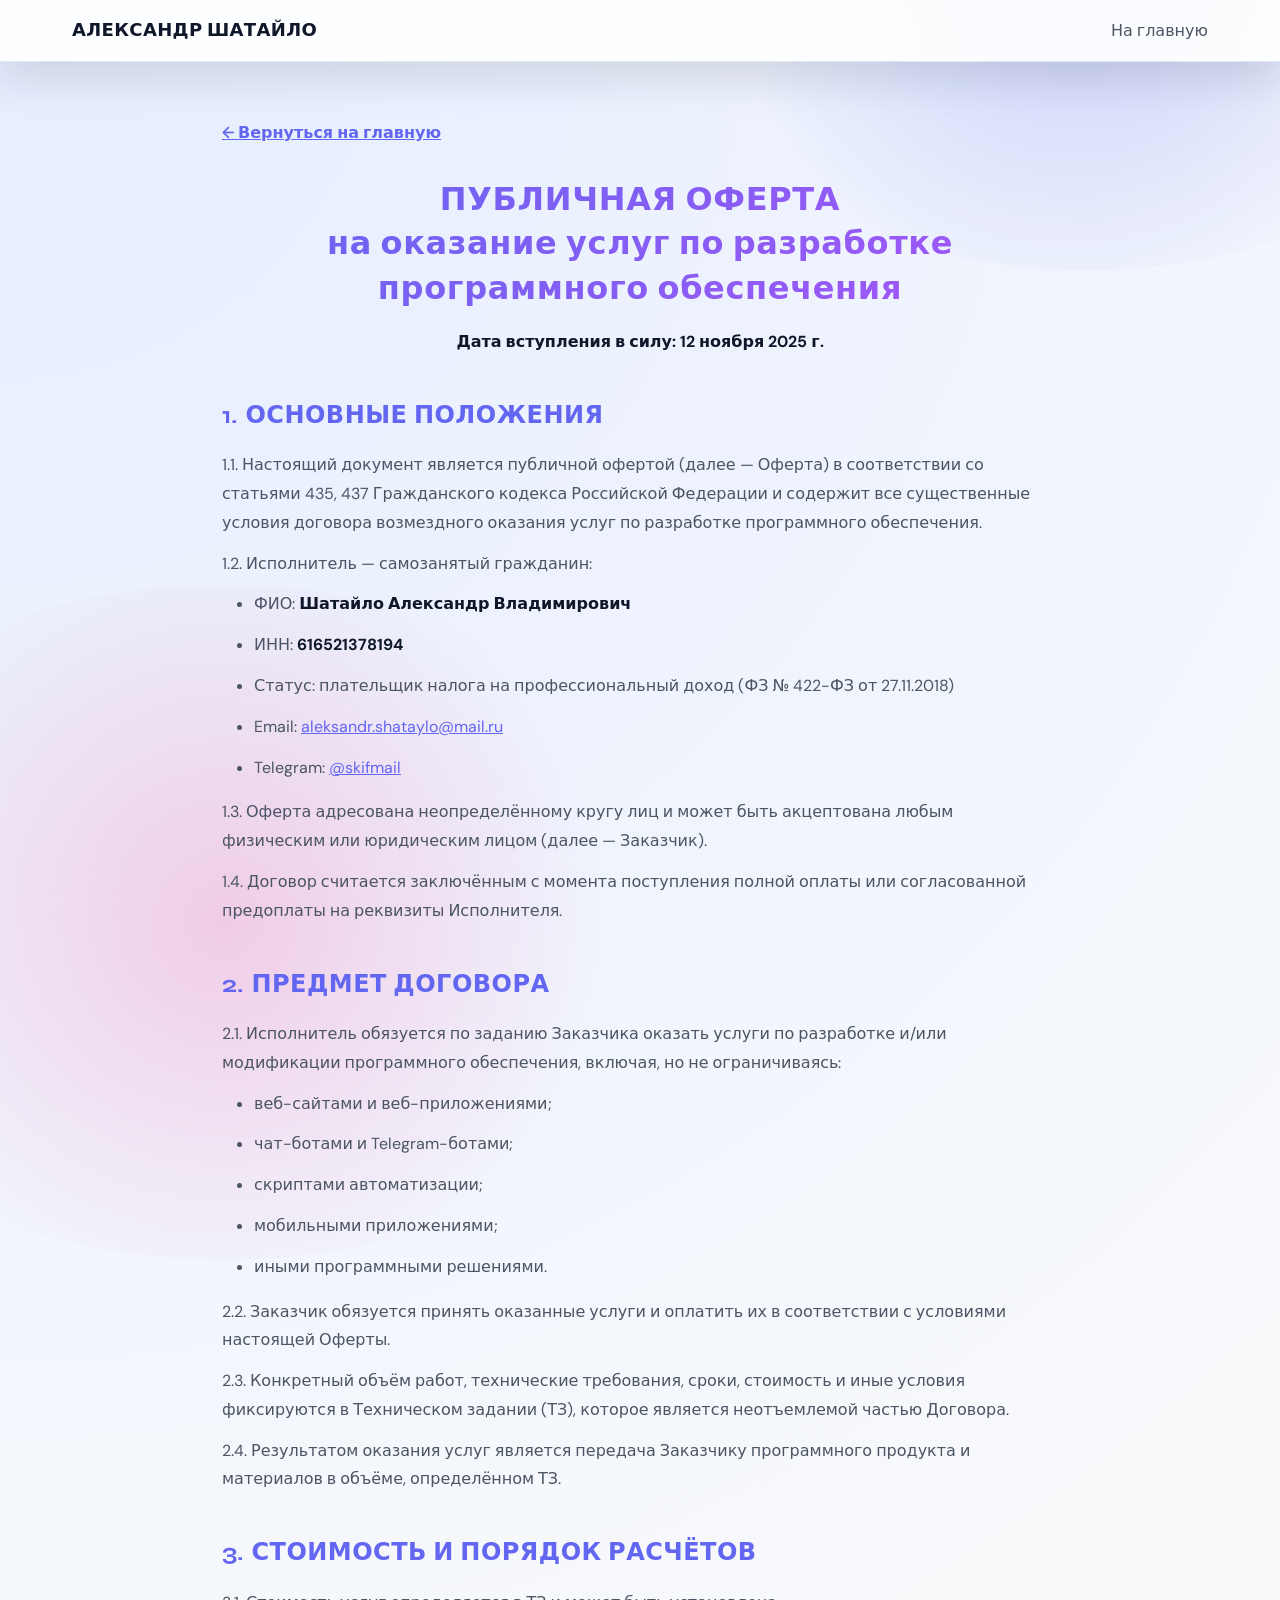
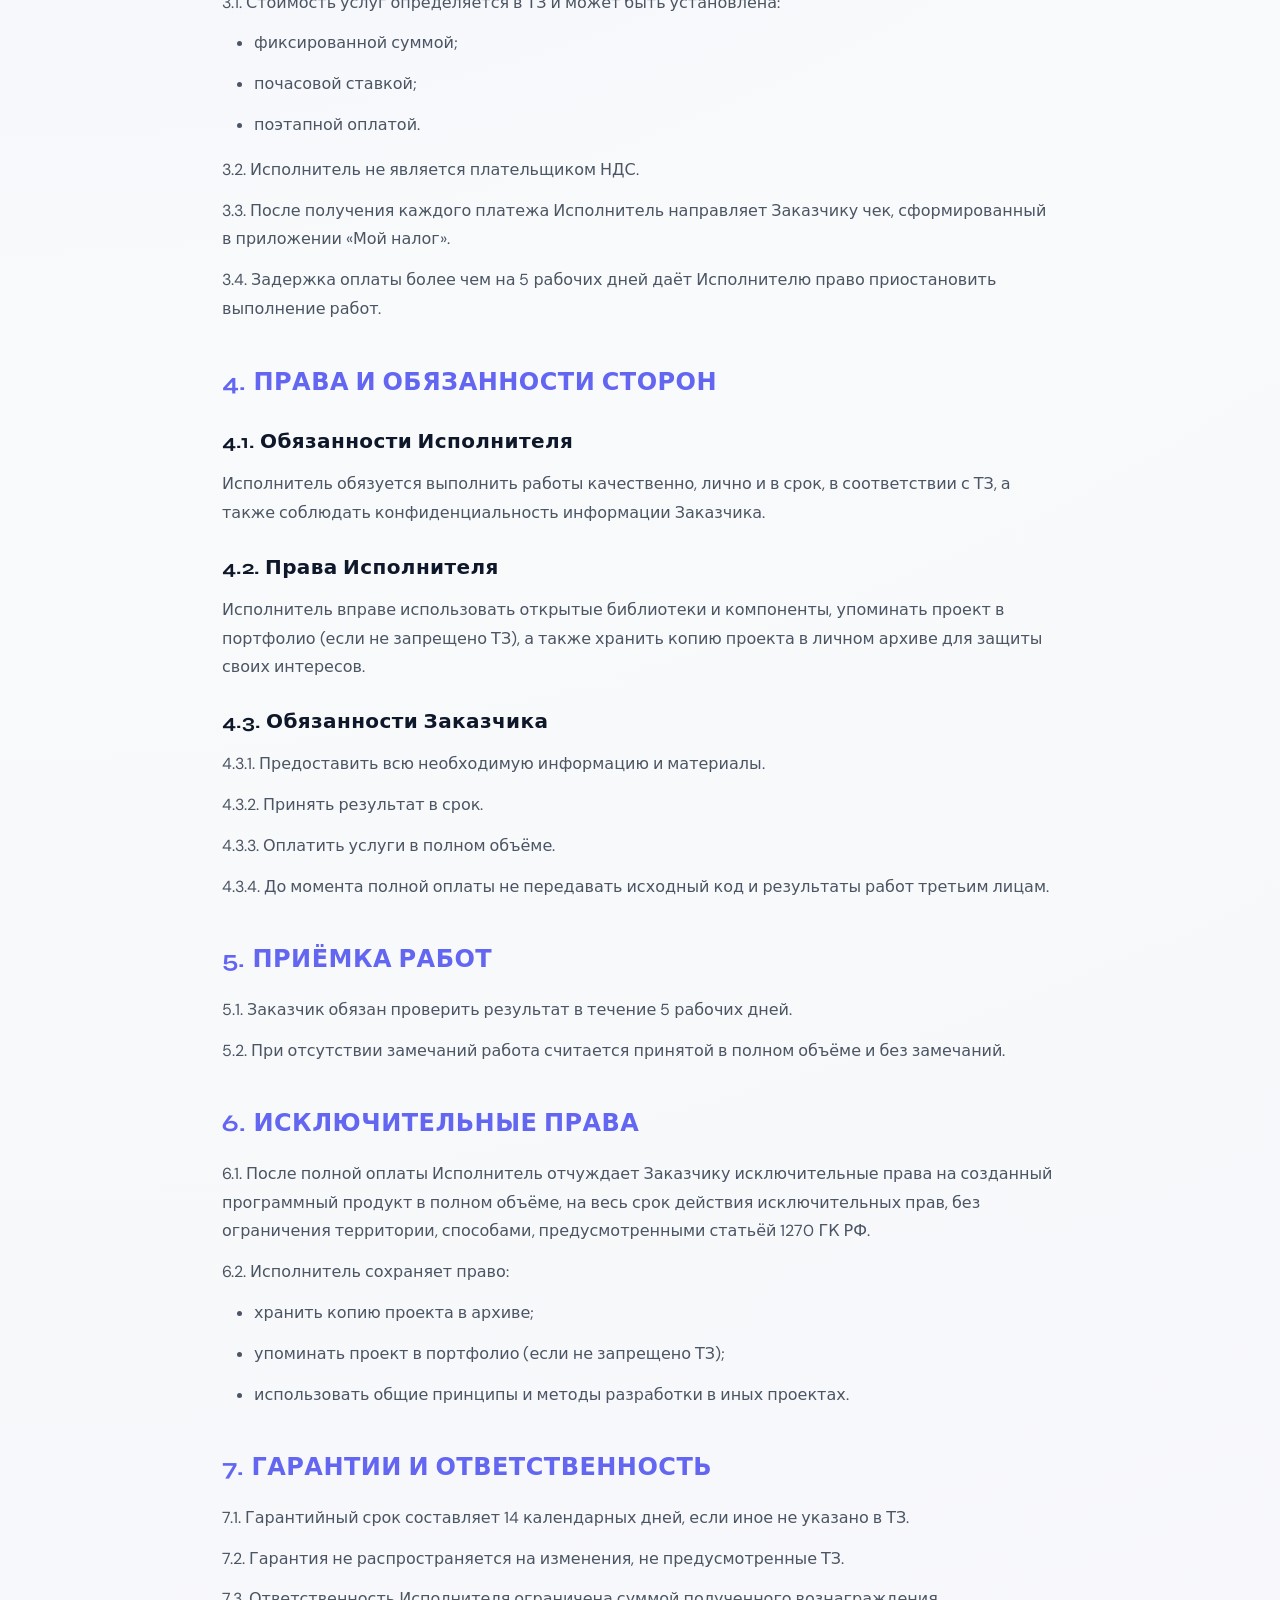
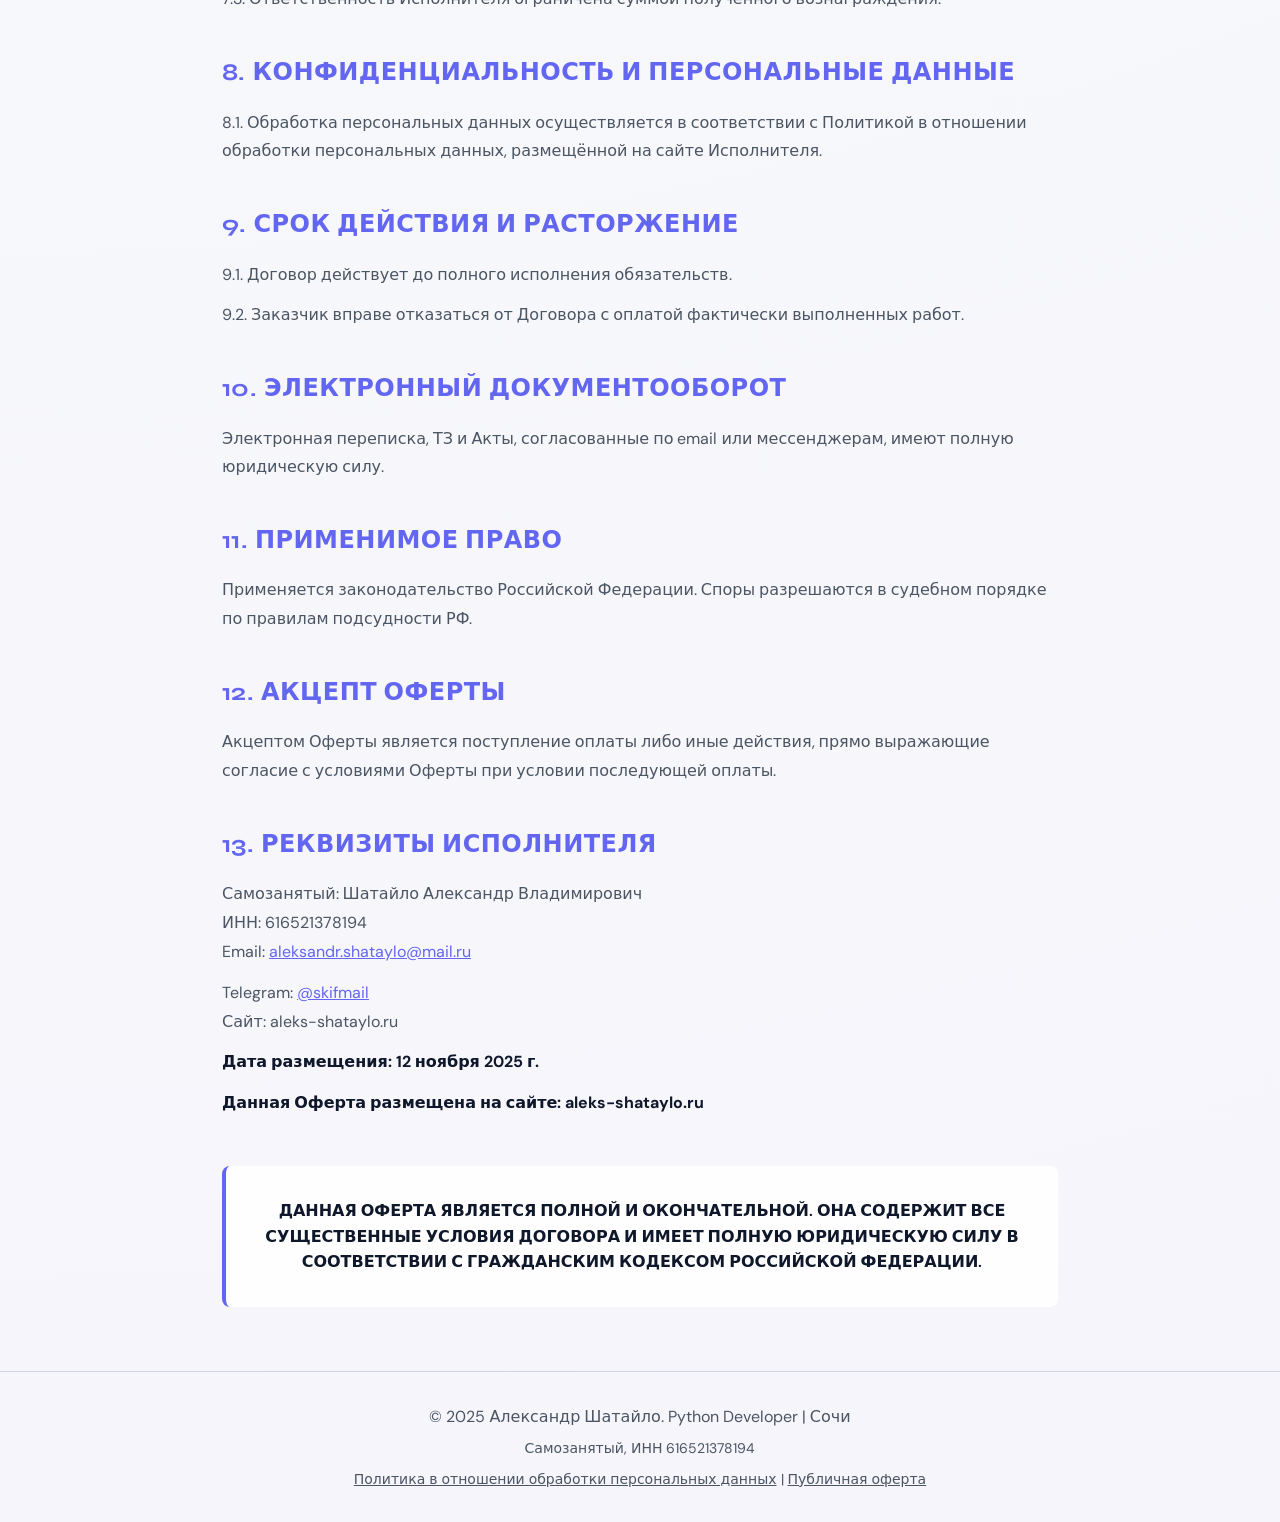
==== commit 382a3b59: "Правки дизайна" ====
--- a/templates/offer.html
+++ b/templates/offer.html
@@ -8,6 +8,9 @@
     <meta name="robots" content="index, follow">
     <link rel="canonical" href="https://aleks-shataylo.ru/offer">
     <link rel="icon" type="image/svg+xml" href="/static/favicon.svg">
+    <link rel="preconnect" href="https://fonts.googleapis.com">
+    <link rel="preconnect" href="https://fonts.gstatic.com" crossorigin>
+    <link href="https://fonts.googleapis.com/css2?family=DM+Sans:wght@400;500;600;700&family=Syne:wght@500;600;700&display=swap" rel="stylesheet">
     <link rel="stylesheet" href="/static/css/style.css">
     
     <!-- Yandex.Metrika counter -->
--- a/static/css/style.css
+++ b/static/css/style.css
@@ -1,14 +1,14 @@
 :root {
-    --bg-primary: #050816;
-    --bg-secondary: #0a0f2c;
-    --bg-card: rgba(26, 31, 58, 0.7);
-    --text-primary: #ffffff;
-    --text-secondary: #cbd5e0;
+    --bg-primary: #f5f5fb;
+    --bg-secondary: #ffffff;
+    --bg-card: rgba(255, 255, 255, 0.9);
+    --text-primary: #0f172a;
+    --text-secondary: #4b5563;
     --accent: #6366f1;
     --accent-dark: #4f46e5;
     --gradient: linear-gradient(135deg, #6366f1 0%, #a855f7 100%);
-    --gradient-alt: linear-gradient(135deg, #f472b6 0%, #f5576c 100%);
-    --shadow: 0 10px 40px rgba(0, 0, 0, 0.5);
+    --gradient-alt: linear-gradient(135deg, #f97316 0%, #ec4899 100%);
+    --shadow: 0 18px 60px rgba(15, 23, 42, 0.18);
 }
 
 * {
@@ -29,12 +29,24 @@
 }
 
 body {
-    font-family: -apple-system, BlinkMacSystemFont, 'Segoe UI', Roboto, Oxygen, Ubuntu, Cantarell, sans-serif;
-    background: var(--bg-primary);
+    font-family: 'DM Sans', system-ui, -apple-system, BlinkMacSystemFont, 'Segoe UI', Roboto, Oxygen, Ubuntu, Cantarell, sans-serif;
+    background: radial-gradient(circle at top left, #e5edff 0, #f9fafb 40%, #f5f5fb 100%);
     color: var(--text-primary);
     line-height: 1.6;
     overflow-x: hidden;
     position: relative;
+    -webkit-font-smoothing: antialiased;
+}
+
+h1,
+h2,
+h3,
+h4,
+.logo,
+.hero-title,
+.section-title {
+    font-family: 'Syne', system-ui, -apple-system, BlinkMacSystemFont, 'Segoe UI', Roboto, Oxygen, Ubuntu, Cantarell, sans-serif;
+    letter-spacing: 0.02em;
 }
 
 #bg-canvas {
@@ -82,13 +94,13 @@
     position: fixed;
     top: 0;
     width: 100%;
-    background: rgba(10, 14, 39, 0.8);
+    background: rgba(255, 255, 255, 0.9);
     backdrop-filter: blur(20px);
     -webkit-backdrop-filter: blur(20px);
     z-index: 1000;
     padding: 1rem 0;
-    border-bottom: 1px solid rgba(255, 255, 255, 0.1);
-    box-shadow: 0 4px 30px rgba(0, 0, 0, 0.3);
+    border-bottom: 1px solid rgba(148, 163, 184, 0.25);
+    box-shadow: 0 18px 40px rgba(15, 23, 42, 0.12);
 }
 
 .navbar .container {
@@ -101,6 +113,7 @@
     font-size: 1.125rem;
     font-weight: 600;
     color: var(--text-primary);
+    text-transform: uppercase;
 }
 
 .logo .accent {
@@ -183,11 +196,11 @@
 body::before {
     content: '';
     position: fixed;
-    top: -50%;
-    right: -10%;
-    width: 80%;
-    height: 80%;
-    background: radial-gradient(circle, rgba(99, 102, 241, 0.15) 0%, transparent 70%);
+    top: -40%;
+    right: -20%;
+    width: 70%;
+    height: 70%;
+    background: radial-gradient(circle, rgba(129, 140, 248, 0.35) 0%, transparent 65%);
     border-radius: 50%;
     animation: float 20s ease-in-out infinite;
     z-index: -1;
@@ -197,13 +210,13 @@
 body::after {
     content: '';
     position: fixed;
-    bottom: -30%;
-    left: -10%;
-    width: 60%;
-    height: 60%;
-    background: radial-gradient(circle, rgba(139, 92, 246, 0.1) 0%, transparent 70%);
+    bottom: -40%;
+    left: -20%;
+    width: 75%;
+    height: 75%;
+    background: radial-gradient(circle, rgba(244, 114, 182, 0.3) 0%, transparent 65%);
     border-radius: 50%;
-    animation: float 15s ease-in-out infinite reverse;
+    animation: float 18s ease-in-out infinite reverse;
     z-index: -1;
     pointer-events: none;
 }
@@ -490,7 +503,7 @@
 
 .code-terminal {
     width: 500px;
-    background: #1e1e2e;
+    background: #0f172a;
     border-radius: 12px;
     box-shadow: 0 20px 60px rgba(0, 0, 0, 0.5);
     overflow: hidden;
@@ -498,7 +511,7 @@
 }
 
 .terminal-header {
-    background: #2d2d3d;
+    background: #111827;
     padding: 0.75rem 1rem;
     display: flex;
     align-items: center;
@@ -619,38 +632,12 @@
     background-clip: text;
 }
 
-.services {
+ .services {
     padding: 5rem 0;
-    background: var(--bg-secondary);
+    background: transparent;
     position: relative;
     z-index: 2;
     overflow: hidden;
-}
-
-.services::before {
-    content: '';
-    position: absolute;
-    width: 300px;
-    height: 300px;
-    border-radius: 50%;
-    border: 2px solid rgba(99, 102, 241, 0.2);
-    top: 10%;
-    left: -100px;
-    animation: rotate-ring 20s linear infinite;
-    pointer-events: none;
-}
-
-.services::after {
-    content: '';
-    position: absolute;
-    width: 200px;
-    height: 200px;
-    border-radius: 50%;
-    border: 2px solid rgba(139, 92, 246, 0.2);
-    bottom: 10%;
-    right: -50px;
-    animation: rotate-ring 15s linear infinite reverse;
-    pointer-events: none;
 }
 
 @keyframes rotate-ring {
@@ -665,7 +652,7 @@
 }
 
 .service-card {
-    background: rgba(255, 255, 255, 0.05);
+    background: rgba(255, 255, 255, 0.9);
     backdrop-filter: blur(10px);
     -webkit-backdrop-filter: blur(10px);
     padding: 2rem;
@@ -734,7 +721,7 @@
 /* Process Section */
 .process {
     padding: 5rem 0;
-    background: var(--bg-secondary);
+    background: transparent;
     position: relative;
     z-index: 2;
     overflow: hidden;
@@ -810,7 +797,7 @@
 /* Benefits Section */
 .benefits {
     padding: 5rem 0;
-    background: var(--bg-primary);
+    background: transparent;
     position: relative;
     z-index: 1;
     overflow: hidden;
@@ -874,7 +861,7 @@
 /* Testimonials Section */
 .testimonials {
     padding: 5rem 0;
-    background: var(--bg-secondary);
+    background: transparent;
     position: relative;
     z-index: 1;
     overflow: hidden;
@@ -952,7 +939,7 @@
 /* FAQ Section */
 .faq {
     padding: 5rem 0;
-    background: var(--bg-primary);
+    background: transparent;
     position: relative;
     z-index: 1;
     overflow: hidden;
@@ -1066,7 +1053,7 @@
 }
 
 .portfolio-item {
-    background: rgba(255, 255, 255, 0.05);
+    background: var(--bg-card);
     backdrop-filter: blur(10px);
     -webkit-backdrop-filter: blur(10px);
     border-radius: 16px;
@@ -1502,7 +1489,7 @@
     left: 0;
     right: 0;
     background: var(--bg-card);
-    border-top: 2px solid var(--accent);
+    border-top: 2px solid rgba(148, 163, 184, 0.5);
     padding: 1.5rem;
     box-shadow: 0 -5px 20px rgba(0, 0, 0, 0.3);
     z-index: 9999;
@@ -1542,7 +1529,7 @@
     padding: 2rem 0;
     text-align: center;
     color: var(--text-secondary);
-    border-top: 1px solid rgba(255, 255, 255, 0.1);
+    border-top: 1px solid rgba(148, 163, 184, 0.4);
 }
 
 /* Modal Styles */
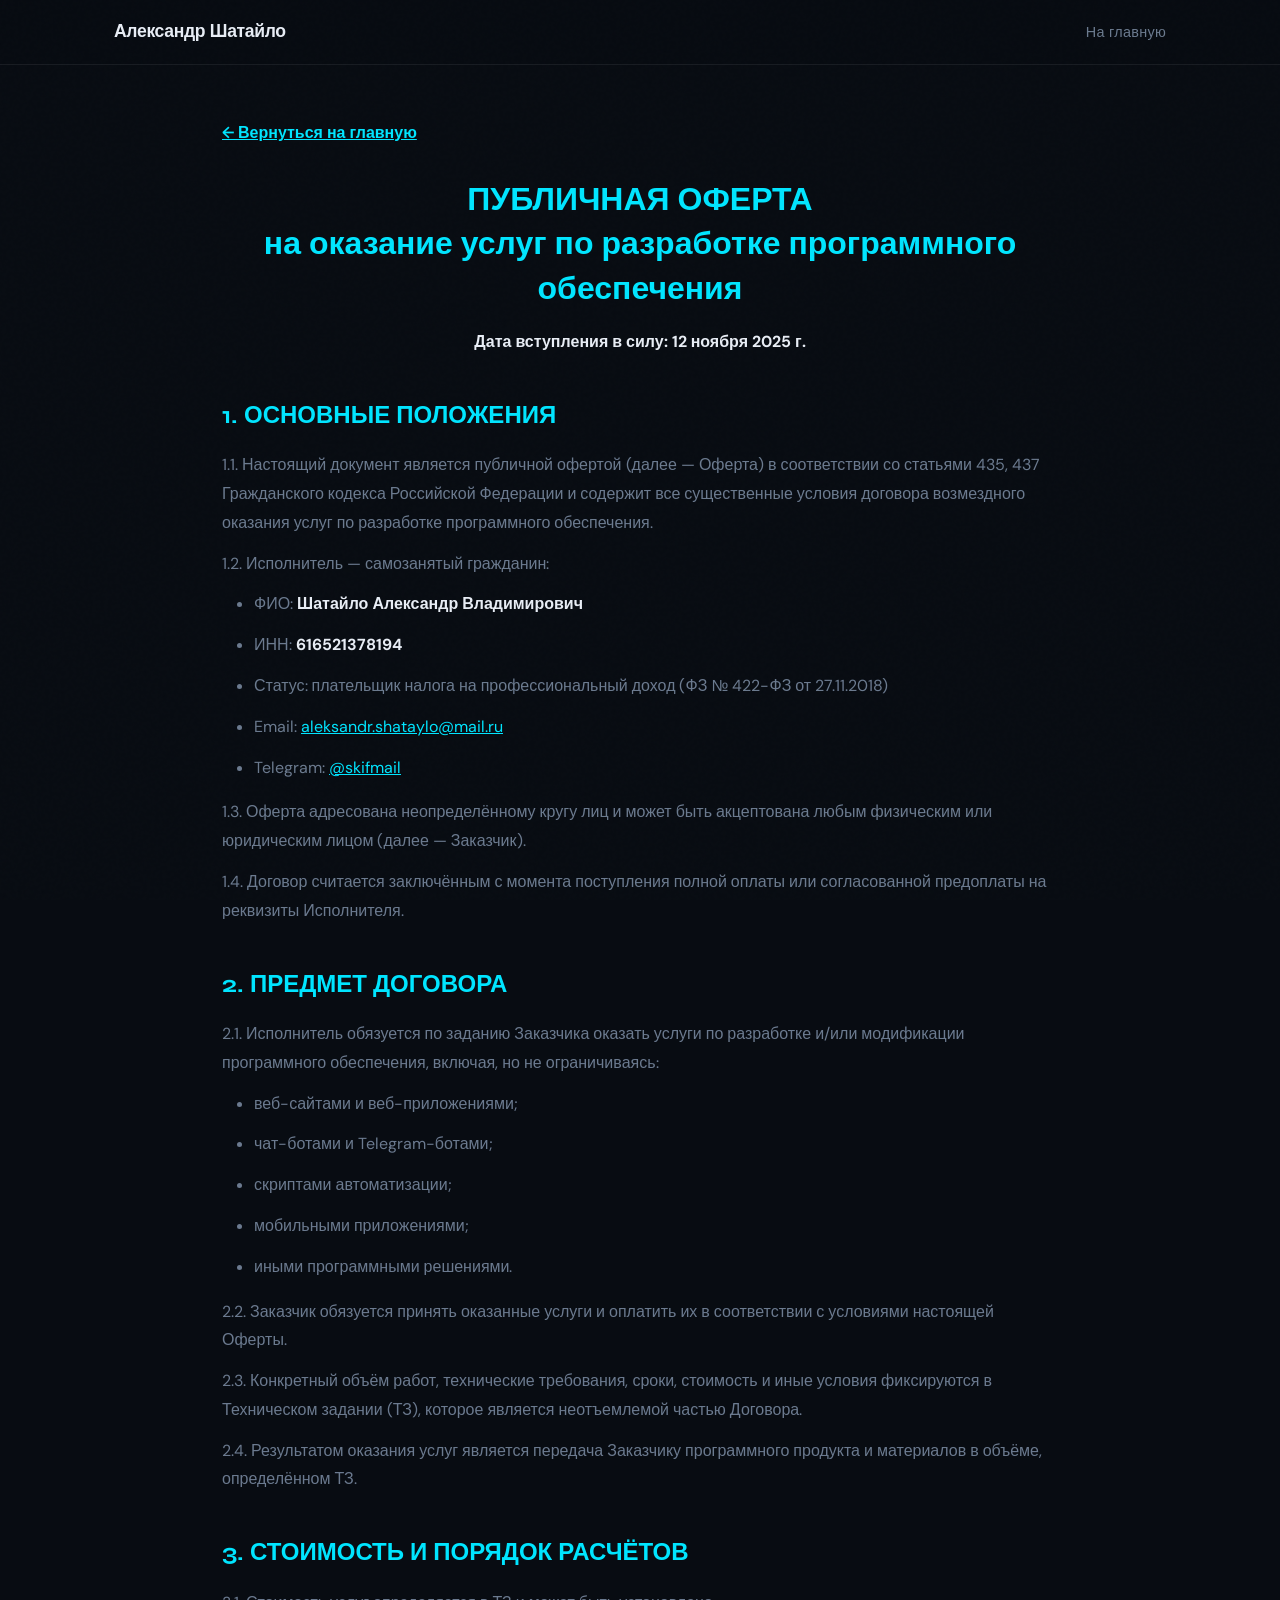
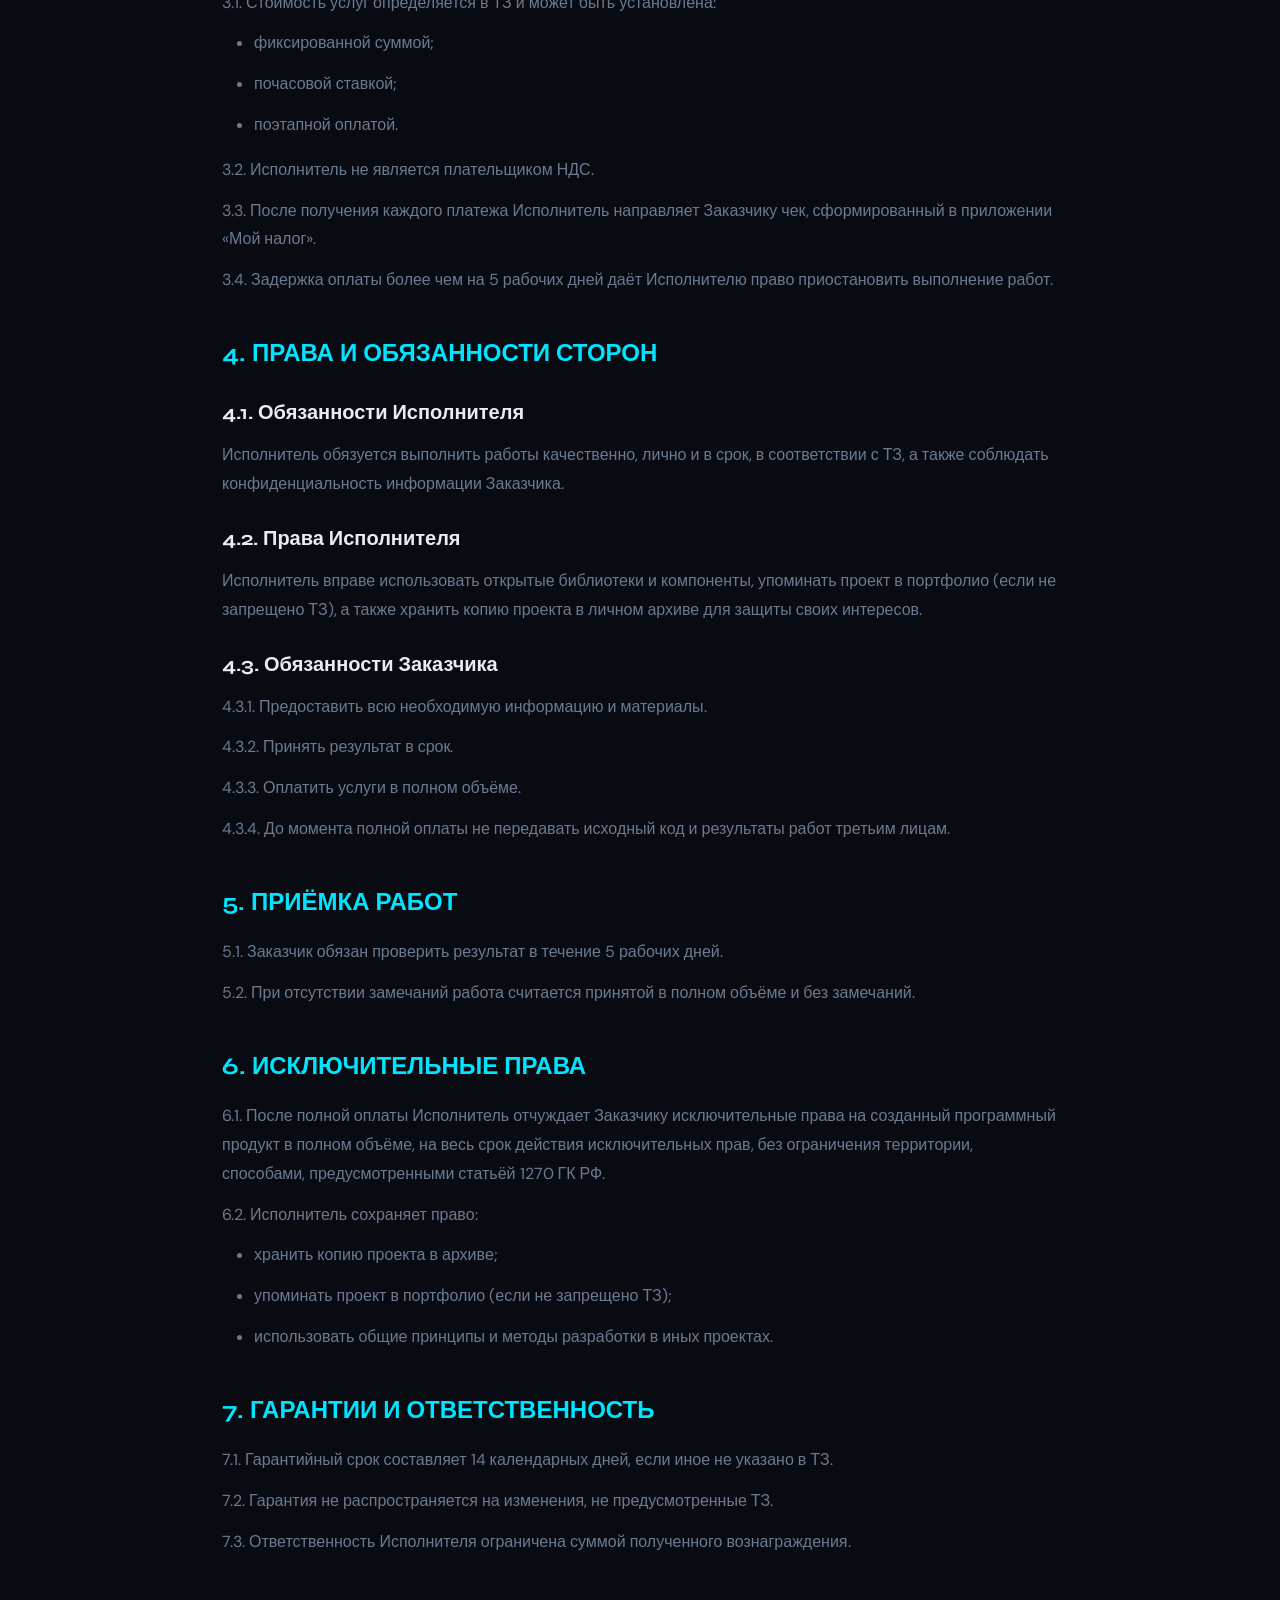
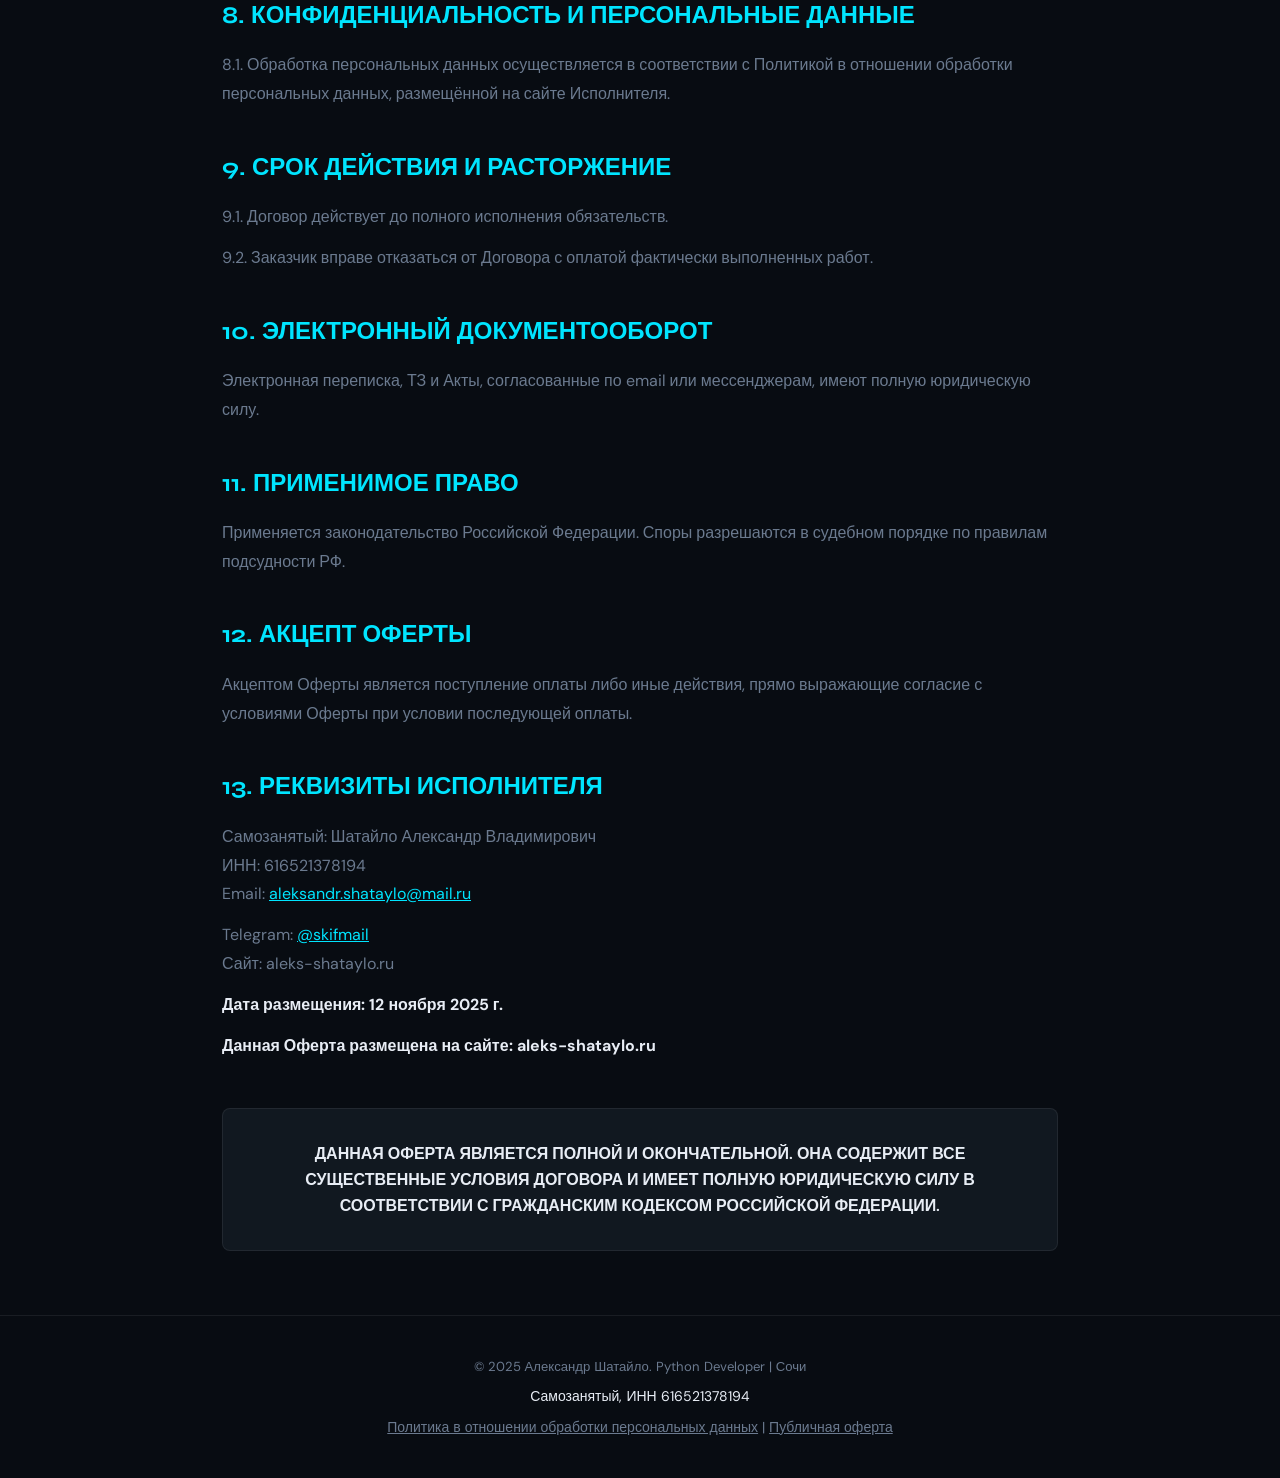
==== commit c3ab462f: "Правки дизайна" ====
--- a/templates/offer.html
+++ b/templates/offer.html
@@ -10,7 +10,7 @@
     <link rel="icon" type="image/svg+xml" href="/static/favicon.svg">
     <link rel="preconnect" href="https://fonts.googleapis.com">
     <link rel="preconnect" href="https://fonts.gstatic.com" crossorigin>
-    <link href="https://fonts.googleapis.com/css2?family=DM+Sans:wght@400;500;600;700&family=Syne:wght@500;600;700&display=swap" rel="stylesheet">
+    <link href="https://fonts.googleapis.com/css2?family=Syne:wght@400;600;700;800&family=DM+Sans:ital,opsz,wght@0,9..40,300;0,9..40,400;0,9..40,500;1,9..40,300&display=swap" rel="stylesheet">
     <link rel="stylesheet" href="/static/css/style.css">
     
     <!-- Yandex.Metrika counter -->
@@ -26,81 +26,11 @@
     </script>
     <noscript><div><img src="https://mc.yandex.ru/watch/105449512" style="position:absolute; left:-9999px;" alt="" /></div></noscript>
     <!-- /Yandex.Metrika counter -->
-    
-    <style>
-        .offer-page {
-            max-width: 900px;
-            margin: 0 auto;
-            padding: 120px 2rem 4rem;
-        }
-        .offer-page h1 {
-            font-size: 2rem;
-            margin-bottom: 1rem;
-            background: var(--gradient);
-            -webkit-background-clip: text;
-            -webkit-text-fill-color: transparent;
-            background-clip: text;
-            text-align: center;
-            line-height: 1.4;
-        }
-        .offer-page h2 {
-            font-size: 1.5rem;
-            margin: 2.5rem 0 1rem;
-            color: var(--accent);
-        }
-        .offer-page h3 {
-            font-size: 1.25rem;
-            margin: 1.5rem 0 0.75rem;
-            color: var(--text-primary);
-        }
-        .offer-page p, .offer-page li {
-            line-height: 1.8;
-            color: var(--text-secondary);
-            margin-bottom: 0.75rem;
-        }
-        .offer-page ul {
-            padding-left: 2rem;
-            margin-bottom: 1rem;
-        }
-        .offer-page strong {
-            color: var(--text-primary);
-        }
-        .offer-page a {
-            color: var(--accent);
-            text-decoration: underline;
-        }
-        .back-link {
-            display: inline-block;
-            margin-bottom: 2rem;
-            color: var(--accent);
-            text-decoration: none;
-            font-weight: 600;
-        }
-        .back-link:hover {
-            text-decoration: underline;
-        }
-        .date-block {
-            text-align: center;
-            font-size: 1rem;
-            color: var(--text-secondary);
-            margin-bottom: 2rem;
-        }
-        .final-note {
-            margin-top: 3rem;
-            padding: 2rem;
-            background: var(--bg-card);
-            border-left: 4px solid var(--accent);
-            border-radius: 8px;
-            text-align: center;
-            font-weight: 600;
-            color: var(--text-primary);
-        }
-    </style>
 </head>
 <body>
-    <nav class="navbar">
+    <nav class="navbar scrolled">
         <div class="container">
-            <div class="logo">Александр Шатайло</div>
+            <a href="/" class="nav-logo">Александр<span> </span>Шатайло</a>
             <ul class="nav-links">
                 <li><a href="/">На главную</a></li>
             </ul>
--- a/static/css/style.css
+++ b/static/css/style.css
@@ -1,1732 +1,898 @@
+/* Эталонный дизайн: тёмная тема, Syne + DM Sans, акцент #00e5ff */
+*, *::before, *::after { box-sizing: border-box; margin: 0; padding: 0; }
+
 :root {
-    --bg-primary: #f5f5fb;
-    --bg-secondary: #ffffff;
-    --bg-card: rgba(255, 255, 255, 0.9);
-    --text-primary: #0f172a;
-    --text-secondary: #4b5563;
-    --accent: #6366f1;
-    --accent-dark: #4f46e5;
-    --gradient: linear-gradient(135deg, #6366f1 0%, #a855f7 100%);
-    --gradient-alt: linear-gradient(135deg, #f97316 0%, #ec4899 100%);
-    --shadow: 0 18px 60px rgba(15, 23, 42, 0.18);
-}
-
-* {
-    margin: 0;
-    padding: 0;
-    box-sizing: border-box;
-}
-
-html {
-    scroll-behavior: smooth;
-    scroll-padding-top: 100px;
-}
-
-@keyframes gradientShift {
-    0% { background-position: 0% 50%; }
-    50% { background-position: 100% 50%; }
-    100% { background-position: 0% 50%; }
-}
+    --bg: #080c12;
+    --bg2: #0d1219;
+    --surface: #111820;
+    --surface2: #161f2a;
+    --border: rgba(255,255,255,0.07);
+    --accent: #00e5ff;
+    --accent2: #7c3aed;
+    --accent3: #f59e0b;
+    --text: #e8edf5;
+    --muted: #6b7a8f;
+    --font-display: 'Syne', sans-serif;
+    --font-body: 'DM Sans', sans-serif;
+}
+
+html { scroll-behavior: smooth; scroll-padding-top: 100px; }
 
 body {
-    font-family: 'DM Sans', system-ui, -apple-system, BlinkMacSystemFont, 'Segoe UI', Roboto, Oxygen, Ubuntu, Cantarell, sans-serif;
-    background: radial-gradient(circle at top left, #e5edff 0, #f9fafb 40%, #f5f5fb 100%);
-    color: var(--text-primary);
+    background: var(--bg);
+    color: var(--text);
+    font-family: var(--font-body);
+    font-size: 16px;
     line-height: 1.6;
     overflow-x: hidden;
-    position: relative;
-    -webkit-font-smoothing: antialiased;
-}
-
-h1,
-h2,
-h3,
-h4,
-.logo,
-.hero-title,
-.section-title {
-    font-family: 'Syne', system-ui, -apple-system, BlinkMacSystemFont, 'Segoe UI', Roboto, Oxygen, Ubuntu, Cantarell, sans-serif;
-    letter-spacing: 0.02em;
-}
-
-#bg-canvas {
-    position: fixed;
-    top: 0;
-    left: 0;
-    width: 100%;
-    height: 100%;
-    z-index: 0;
-    pointer-events: none;
-}
-
-/* Spotlight Effect */
-.service-card, .portfolio-item, .benefit-card, .pricing-card {
-    position: relative;
-    overflow: hidden;
-    background: var(--bg-card);
-}
-
-.service-card::after, .portfolio-item::after, .benefit-card::after, .pricing-card::after {
-    content: '';
-    position: absolute;
-    top: 0;
-    left: 0;
-    right: 0;
-    bottom: 0;
-    background: radial-gradient(600px circle at var(--mouse-x, 0) var(--mouse-y, 0), rgba(99, 102, 241, 0.15), transparent 40%);
-    opacity: 0;
-    transition: opacity 0.3s;
-    pointer-events: none;
-    z-index: 3;
-}
-
-.service-card:hover::after, .portfolio-item:hover::after, .benefit-card:hover::after, .pricing-card:hover::after {
-    opacity: 1;
-}
-
-.container {
-    max-width: 1200px;
-    margin: 0 auto;
-    padding: 0 2rem;
-}
-
-.navbar {
-    position: fixed;
-    top: 0;
-    width: 100%;
-    background: rgba(255, 255, 255, 0.9);
-    backdrop-filter: blur(20px);
-    -webkit-backdrop-filter: blur(20px);
-    z-index: 1000;
-    padding: 1rem 0;
-    border-bottom: 1px solid rgba(148, 163, 184, 0.25);
-    box-shadow: 0 18px 40px rgba(15, 23, 42, 0.12);
-}
-
-.navbar .container {
-    display: flex;
-    justify-content: space-between;
-    align-items: center;
-}
-
-.logo {
-    font-size: 1.125rem;
-    font-weight: 600;
-    color: var(--text-primary);
-    text-transform: uppercase;
-}
-
-.logo .accent {
-    color: var(--accent);
-}
-
-.nav-links {
-    display: flex;
-    list-style: none;
-    gap: 2rem;
-}
-
-.nav-links a {
-    color: var(--text-secondary);
-    text-decoration: none;
-    transition: color 0.3s;
-    font-weight: 500;
-}
-
-.nav-links a:hover {
-    color: var(--accent);
-}
-
-.nav-cta {
-    padding: 0.6rem 1.2rem;
-    background: var(--gradient);
-    color: white;
-    text-decoration: none;
-    border-radius: 8px;
-    font-weight: 600;
-    font-size: 0.9rem;
-    transition: all 0.3s ease;
-    box-shadow: 0 4px 15px rgba(124, 58, 237, 0.4);
-    animation: pulse-glow 2s infinite;
-}
-
-.nav-cta:hover {
-    transform: translateY(-2px);
-    box-shadow: 0 6px 20px rgba(124, 58, 237, 0.6);
-    filter: brightness(1.1);
-}
-
-@keyframes pulse-glow {
-    0% { box-shadow: 0 0 0 0 rgba(124, 58, 237, 0.4); }
-    70% { box-shadow: 0 0 0 10px rgba(124, 58, 237, 0); }
-    100% { box-shadow: 0 0 0 0 rgba(124, 58, 237, 0); }
-}
-
-/* Custom Scrollbar */
-::-webkit-scrollbar {
-    width: 10px;
-}
-
-::-webkit-scrollbar-track {
-    background: var(--bg-primary);
-}
-
-::-webkit-scrollbar-thumb {
-    background: var(--bg-card);
-    border-radius: 5px;
-    border: 2px solid var(--bg-primary);
-}
-
-::-webkit-scrollbar-thumb:hover {
-    background: var(--accent);
-}
-
-.hero {
-    min-height: 100vh;
-    display: flex;
-    align-items: center;
-    padding-top: 80px;
-    position: relative;
-    overflow: hidden;
-    z-index: 1;
-    background: transparent;
-}
-
-/* Global Background Animation */
+}
+
 body::before {
     content: '';
     position: fixed;
-    top: -40%;
-    right: -20%;
-    width: 70%;
-    height: 70%;
-    background: radial-gradient(circle, rgba(129, 140, 248, 0.35) 0%, transparent 65%);
+    inset: 0;
+    background-image: url("data:image/svg+xml,%3Csvg viewBox='0 0 256 256' xmlns='http://www.w3.org/2000/svg'%3E%3Cfilter id='noise'%3E%3CfeTurbulence type='fractalNoise' baseFrequency='0.9' numOctaves='4' stitchTiles='stitch'/%3E%3C/filter%3E%3Crect width='100%25' height='100%25' filter='url(%23noise)' opacity='0.03'/%3E%3C/svg%3E");
+    pointer-events: none;
+    z-index: 9999;
+    opacity: 0.4;
+}
+
+#bg-canvas {
+    position: fixed;
+    top: 0; left: 0;
+    width: 100%; height: 100%;
+    z-index: 0;
+    pointer-events: none;
+    opacity: 0.4;
+}
+
+.container { max-width: 1100px; margin: 0 auto; padding: 0 24px; position: relative; z-index: 1; }
+
+section { padding: 100px 0; position: relative; }
+
+/* ─── NAVBAR ────────────────────────────────── */
+.navbar {
+    position: fixed; top: 0; left: 0; right: 0;
+    z-index: 100;
+    padding: 18px 0;
+    transition: all 0.3s ease;
+}
+.navbar.scrolled {
+    background: rgba(8,12,18,0.85);
+    backdrop-filter: blur(20px);
+    border-bottom: 1px solid var(--border);
+}
+.navbar .container {
+    display: flex; align-items: center; justify-content: space-between;
+}
+.nav-logo {
+    font-family: var(--font-display);
+    font-weight: 800;
+    font-size: 1.1rem;
+    letter-spacing: -0.02em;
+    color: var(--text);
+    text-decoration: none;
+}
+.nav-logo span { color: var(--accent); }
+.nav-links {
+    display: flex; gap: 36px; list-style: none;
+}
+.nav-links a {
+    color: var(--muted);
+    text-decoration: none;
+    font-size: 0.9rem;
+    font-weight: 500;
+    letter-spacing: 0.02em;
+    transition: color 0.2s;
+}
+.nav-links a:hover { color: var(--text); }
+.nav-cta {
+    background: var(--accent);
+    color: #000;
+    font-weight: 700;
+    font-size: 0.85rem;
+    padding: 9px 20px;
+    border-radius: 6px;
+    text-decoration: none;
+    transition: opacity 0.2s, transform 0.2s;
+    font-family: var(--font-display);
+    letter-spacing: 0.01em;
+}
+.nav-cta:hover { opacity: 0.85; transform: translateY(-1px); }
+
+/* ─── HERO ──────────────────────────────────── */
+#home {
+    min-height: 100vh;
+    display: flex; align-items: center;
+    padding-top: 80px;
+}
+.hero-grid {
+    display: grid;
+    grid-template-columns: 1fr 420px;
+    gap: 60px;
+    align-items: center;
+}
+.hero-tag {
+    display: inline-flex; align-items: center; gap: 8px;
+    background: rgba(0,229,255,0.08);
+    border: 1px solid rgba(0,229,255,0.2);
+    color: var(--accent);
+    font-size: 0.78rem;
+    font-weight: 600;
+    letter-spacing: 0.12em;
+    text-transform: uppercase;
+    padding: 6px 14px;
+    border-radius: 100px;
+    margin-bottom: 28px;
+}
+.hero-tag::before {
+    content: '';
+    width: 6px; height: 6px;
+    background: var(--accent);
     border-radius: 50%;
-    animation: float 20s ease-in-out infinite;
-    z-index: -1;
-    pointer-events: none;
-}
-
-body::after {
-    content: '';
-    position: fixed;
-    bottom: -40%;
-    left: -20%;
-    width: 75%;
-    height: 75%;
-    background: radial-gradient(circle, rgba(244, 114, 182, 0.3) 0%, transparent 65%);
-    border-radius: 50%;
-    animation: float 18s ease-in-out infinite reverse;
-    z-index: -1;
-    pointer-events: none;
-}
-
-@keyframes float {
-    0%, 100% {
-        transform: translate(0, 0) scale(1);
-    }
-    50% {
-        transform: translate(-50px, 50px) scale(1.1);
-    }
-}
-
-.circuit-lines {
-    position: fixed;
-    top: 0;
-    left: 0;
-    width: 100%;
-    height: 100%;
-    pointer-events: none;
-    opacity: 0.3;
-    z-index: 0;
-}
-
-.circuit-line {
-    position: absolute;
-    background: linear-gradient(90deg, transparent, var(--accent), transparent);
-    height: 1px;
-    animation: circuit-flow 8s linear infinite;
-}
-
-.circuit-line:nth-child(1) {
-    top: 20%;
-    width: 300px;
-    animation-delay: 0s;
-}
-
-.circuit-line:nth-child(2) {
-    top: 40%;
-    width: 200px;
-    animation-delay: 2s;
-}
-
-.circuit-line:nth-child(3) {
-    top: 60%;
-    width: 250px;
-    animation-delay: 4s;
-}
-
-.circuit-line:nth-child(4) {
-    top: 80%;
-    width: 180px;
-    animation-delay: 6s;
-}
-
-.circuit-line.vertical {
-    width: 1px;
-    height: 200px;
-    background: linear-gradient(180deg, transparent, var(--accent), transparent);
-    animation: circuit-flow-vertical 8s linear infinite;
-}
-
-.circuit-line.vertical:nth-child(5) {
-    left: 30%;
-    animation-delay: 1s;
-}
-
-.circuit-line.vertical:nth-child(6) {
-    left: 60%;
-    animation-delay: 3s;
-}
-
-.circuit-line.vertical:nth-child(7) {
-    left: 80%;
-    animation-delay: 5s;
-}
-
-@keyframes circuit-flow {
-    0% {
-        left: -300px;
-        opacity: 0;
-    }
-    10% {
-        opacity: 1;
-    }
-    90% {
-        opacity: 1;
-    }
-    100% {
-        left: 100%;
-        opacity: 0;
-    }
-}
-
-@keyframes circuit-flow-vertical {
-    0% {
-        top: -200px;
-        opacity: 0;
-    }
-    10% {
-        opacity: 1;
-    }
-    90% {
-        opacity: 1;
-    }
-    100% {
-        top: 100%;
-        opacity: 0;
-    }
-}
-
-.hero .container {
-    display: grid;
-    grid-template-columns: 1fr 1fr;
-    gap: 4rem;
-    align-items: center;
-    position: relative;
-    z-index: 1;
-}
-
-.hero-intro {
-    display: flex;
-    align-items: center;
-    gap: 1.5rem;
-    margin-bottom: 1.5rem;
-}
-
-.hero-avatar {
-    width: 80px;
-    height: 80px;
-    border-radius: 50%;
-    border: 3px solid var(--accent);
-    box-shadow: 0 0 20px rgba(124, 58, 237, 0.5);
-    object-fit: cover;
-}
-
-.hero-title {
-    font-size: 2.5rem;
+    box-shadow: 0 0 8px var(--accent);
+    animation: pulse 2s infinite;
+}
+@keyframes pulse {
+    0%, 100% { opacity: 1; }
+    50% { opacity: 0.3; }
+}
+.hero-name {
+    font-family: var(--font-display);
+    font-size: clamp(3rem, 6vw, 5.5rem);
     font-weight: 800;
-    line-height: 1.2;
-    margin: 0;
-}
-
-.hero-tagline {
-    font-size: 1.25rem;
-    color: var(--text-secondary);
-    margin: 0.5rem 0 0 0;
-}
-
-.gradient-text {
-    background: linear-gradient(45deg, #00d4ff, #7c3aed, #ff006e);
-    -webkit-background-clip: text;
-    -webkit-text-fill-color: transparent;
-    background-clip: text;
-    font-size: 2.5rem;
-    font-weight: 900;
-    animation: textShimmer 3s ease-in-out infinite;
-    background-size: 200% auto;
-}
-
-@keyframes textShimmer {
-    0%, 100% {
-        background-position: 0% center;
-    }
-    50% {
-        background-position: 100% center;
-    }
-}
-
-.hero-stats {
-    display: flex;
-    gap: 2rem;
-    margin: 2rem 0;
-    padding: 1.5rem;
-    background: var(--bg-card);
-    border-radius: 12px;
-    border: 1px solid rgba(99, 102, 241, 0.2);
-    max-width: 600px;
-}
-
-.stat-item {
-    display: flex;
-    flex-direction: column;
-    align-items: center;
-    gap: 0.25rem;
-    flex: 1;
-}
-
-.stat-icon {
-    font-size: 2rem;
-}
-
-.stat-value {
-    font-size: 1.5rem;
-    font-weight: 700;
-    color: var(--accent);
-}
-
-.stat-label {
-    font-size: 0.875rem;
-    color: var(--text-secondary);
-}
-
+    line-height: 1.02;
+    letter-spacing: -0.03em;
+    margin-bottom: 20px;
+}
+.hero-name .line2 { color: var(--accent); }
 .hero-subtitle {
-    font-size: 1.25rem;
-    color: var(--text-secondary);
-    margin-bottom: 2rem;
-    line-height: 1.8;
-}
-
-.hero-buttons {
-    display: flex;
-    gap: 1rem;
-    max-width: 600px;
-    justify-content: space-between;
-}
-
-.btn {
-    padding: 0.875rem 2rem;
+    font-size: 1.1rem;
+    color: var(--muted);
+    font-weight: 300;
+    line-height: 1.7;
+    max-width: 500px;
+    margin-bottom: 40px;
+}
+.hero-btns {
+    display: flex; gap: 16px; flex-wrap: wrap;
+}
+.btn-primary {
+    background: var(--accent);
+    color: #000;
+    font-weight: 700;
+    font-family: var(--font-display);
+    font-size: 0.95rem;
+    padding: 14px 28px;
     border-radius: 8px;
     text-decoration: none;
-    font-weight: 600;
-    transition: all 0.3s ease;
-    display: inline-block;
-    position: relative;
-}
-
-.btn-primary {
-    background: linear-gradient(45deg, #7c3aed, #00d4ff);
-    color: white;
-    border: none;
-    box-shadow: 0 0 20px rgba(124, 58, 237, 0.5);
-    animation: glow 2s ease-in-out infinite;
-}
-
-@keyframes glow {
-    0%, 100% { 
-        box-shadow: 0 0 20px rgba(124, 58, 237, 0.5);
-        transform: translateY(0);
-    }
-    50% { 
-        box-shadow: 0 0 40px rgba(124, 58, 237, 0.8);
-    }
-}
-
-.btn-primary:hover {
-    transform: translateY(-3px);
-    box-shadow: 0 10px 30px rgba(138, 43, 226, 0.6);
-}
-
+    transition: all 0.2s;
+    letter-spacing: 0.01em;
+}
+.btn-primary:hover { opacity: 0.88; transform: translateY(-2px); }
 .btn-secondary {
     background: transparent;
-    color: var(--text-primary);
-    border: 2px solid var(--accent);
-    position: relative;
+    color: var(--text);
+    font-weight: 500;
+    font-size: 0.95rem;
+    padding: 14px 28px;
+    border-radius: 8px;
+    border: 1px solid var(--border);
+    text-decoration: none;
+    transition: all 0.2s;
+}
+.btn-secondary:hover { border-color: rgba(255,255,255,0.2); background: var(--surface); }
+
+.hero-stats {
+    display: flex; gap: 32px; margin-top: 48px;
+}
+.stat-num {
+    font-family: var(--font-display);
+    font-size: 2.2rem;
+    font-weight: 800;
+    color: var(--text);
+    letter-spacing: -0.03em;
+    line-height: 1;
+}
+.stat-num span { color: var(--accent); }
+.stat-label {
+    font-size: 0.8rem;
+    color: var(--muted);
+    margin-top: 4px;
+    font-weight: 400;
+}
+
+.hero-card {
+    background: var(--surface);
+    border: 1px solid var(--border);
+    border-radius: 16px;
     overflow: hidden;
 }
-
-.btn-secondary::before {
-    content: '';
-    position: absolute;
-    top: 0;
-    left: -100%;
-    width: 100%;
-    height: 100%;
-    background: linear-gradient(90deg, transparent, rgba(99, 102, 241, 0.3), transparent);
-    transition: left 0.5s;
-}
-
-.btn-secondary:hover::before {
-    left: 100%;
-}
-
-.btn-secondary:hover {
-    background: rgba(99, 102, 241, 0.2);
-    transform: translateY(-2px);
-}
-
-.hero-image {
-    display: flex;
-    justify-content: center;
-    align-items: center;
-}
-
-.code-terminal {
-    width: 500px;
-    background: #0f172a;
-    border-radius: 12px;
-    box-shadow: 0 20px 60px rgba(0, 0, 0, 0.5);
-    overflow: hidden;
-    border: 1px solid rgba(99, 102, 241, 0.2);
-}
-
-.terminal-header {
-    background: #111827;
-    padding: 0.75rem 1rem;
-    display: flex;
-    align-items: center;
-    gap: 0.5rem;
-    border-bottom: 1px solid rgba(99, 102, 241, 0.1);
-}
-
-.terminal-button {
-    width: 12px;
-    height: 12px;
-    border-radius: 50%;
-}
-
-.terminal-button.close {
-    background: #ff5f56;
-}
-
-.terminal-button.minimize {
-    background: #ffbd2e;
-}
-
-.terminal-button.maximize {
-    background: #27c93f;
-}
-
-.terminal-title {
-    margin-left: auto;
-    font-size: 0.875rem;
-    color: rgba(255, 255, 255, 0.5);
+.card-header {
+    background: var(--surface2);
+    padding: 12px 16px;
+    display: flex; align-items: center; gap: 8px;
+    border-bottom: 1px solid var(--border);
+}
+.dot { width: 10px; height: 10px; border-radius: 50%; }
+.dot-r { background: #ff5f57; }
+.dot-y { background: #febc2e; }
+.dot-g { background: #28c840; }
+.card-title { font-size: 0.75rem; color: var(--muted); margin-left: 6px; font-family: monospace; }
+.code-block {
+    padding: 24px;
     font-family: 'Courier New', monospace;
-}
-
-.terminal-body {
-    padding: 1.5rem;
-    font-family: 'Courier New', monospace;
-    font-size: 0.9rem;
-    line-height: 1.6;
-    min-height: 250px;
-}
-
-.terminal-body .code-line {
-    opacity: 0;
-    animation: typeIn 0.5s ease forwards;
-    margin-bottom: 0.25rem;
-}
-
-.terminal-body .code-line:nth-child(1) { animation-delay: 0.5s; }
-.terminal-body .code-line:nth-child(2) { animation-delay: 1s; }
-.terminal-body .code-line:nth-child(3) { animation-delay: 1.5s; }
-.terminal-body .code-line:nth-child(4) { animation-delay: 2s; }
-.terminal-body .code-line:nth-child(5) { animation-delay: 2.5s; }
-.terminal-body .code-line:nth-child(6) { animation-delay: 3s; }
-.terminal-body .code-line:nth-child(7) { animation-delay: 3.5s; }
-
-@keyframes typeIn {
-    from {
-        opacity: 0;
-        transform: translateX(-10px);
-    }
-    to {
-        opacity: 1;
-        transform: translateX(0);
-    }
-}
-
-.terminal-cursor {
+    font-size: 0.8rem;
+    line-height: 1.8;
+}
+.c-kw { color: #c792ea; }
+.c-fn { color: #82aaff; }
+.c-str { color: #c3e88d; }
+.c-cm { color: var(--muted); }
+.c-var { color: var(--accent); }
+.c-num { color: var(--accent3); }
+.cursor {
     display: inline-block;
-    width: 10px;
-    height: 20px;
-    background: #00d4ff;
+    width: 2px; height: 1em;
+    background: var(--accent);
+    vertical-align: text-bottom;
     animation: blink 1s step-end infinite;
-    margin-left: 5px;
-}
-
-@keyframes blink {
-    50% {
-        opacity: 0;
-    }
-}
-
-.keyword {
-    color: #c792ea;
-    font-weight: 600;
-}
-
-.function {
-    color: #82aaff;
-}
-
-.comment {
-    color: #676e95;
-    font-style: italic;
-}
-
-@keyframes rotate {
-    100% {
-        transform: rotate(360deg);
-    }
-}
-
-@keyframes pulse {
-    0%, 100% {
-        opacity: 0.4;
-    }
-    50% {
-        opacity: 1;
-    }
-}
-
+}
+@keyframes blink { 0%,100% { opacity: 1; } 50% { opacity: 0; } }
+
+/* ─── SECTION LABELS ────────────────────────── */
+.section-label {
+    font-family: var(--font-display);
+    font-size: 0.75rem;
+    font-weight: 700;
+    letter-spacing: 0.15em;
+    text-transform: uppercase;
+    color: var(--accent);
+    margin-bottom: 14px;
+}
 .section-title {
-    font-size: 2.5rem;
-    font-weight: 700;
-    text-align: center;
-    margin-bottom: 3rem;
-    background: var(--gradient);
-    -webkit-background-clip: text;
-    -webkit-text-fill-color: transparent;
-    background-clip: text;
-}
-
- .services {
-    padding: 5rem 0;
-    background: transparent;
-    position: relative;
-    z-index: 2;
-    overflow: hidden;
-}
-
-@keyframes rotate-ring {
-    from { transform: rotate(0deg); }
-    to { transform: rotate(360deg); }
-}
-
+    font-family: var(--font-display);
+    font-size: clamp(1.8rem, 3.5vw, 2.8rem);
+    font-weight: 800;
+    letter-spacing: -0.03em;
+    line-height: 1.1;
+    margin-bottom: 16px;
+}
+.section-desc {
+    color: var(--muted);
+    font-size: 1rem;
+    max-width: 520px;
+    font-weight: 300;
+    line-height: 1.7;
+}
+
+.section-sep {
+    height: 1px;
+    background: linear-gradient(90deg, transparent, var(--border), transparent);
+    margin: 0 24px;
+}
+
+/* ─── SERVICES ──────────────────────────────── */
 .services-grid {
     display: grid;
-    grid-template-columns: repeat(auto-fit, minmax(280px, 1fr));
-    gap: 2rem;
-}
-
+    grid-template-columns: repeat(3, 1fr);
+    gap: 1px;
+    background: var(--border);
+    border: 1px solid var(--border);
+    border-radius: 16px;
+    overflow: hidden;
+    margin-top: 60px;
+}
 .service-card {
-    background: rgba(255, 255, 255, 0.9);
-    backdrop-filter: blur(10px);
-    -webkit-backdrop-filter: blur(10px);
-    padding: 2rem;
-    border-radius: 16px;
-    transition: all 0.4s cubic-bezier(0.175, 0.885, 0.32, 1.275);
-    border: 1px solid rgba(255, 255, 255, 0.1);
+    background: var(--surface);
+    padding: 36px 30px;
     position: relative;
     overflow: hidden;
-}
-
+    transition: background 0.2s;
+}
 .service-card::before {
     content: '';
     position: absolute;
-    top: -50%;
-    left: -50%;
-    width: 200%;
-    height: 200%;
-    background: radial-gradient(circle, rgba(99, 102, 241, 0.1) 0%, transparent 70%);
+    top: 0; left: 0; right: 0; bottom: 0;
+    background: radial-gradient(circle at var(--mouse-x, 50%) var(--mouse-y, 50%), rgba(0,229,255,0.06), transparent 60%);
     opacity: 0;
-    transition: opacity 0.4s;
-}
-
-.service-card:hover::before {
-    opacity: 1;
-}
-
-.service-card:hover {
-    transform: translateY(-10px) scale(1.02);
-    box-shadow: 0 20px 60px rgba(99, 102, 241, 0.3), inset 0 0 20px rgba(99, 102, 241, 0.1);
-    border-color: rgba(99, 102, 241, 0.5);
-    background: rgba(255, 255, 255, 0.08);
-}
-
+    transition: opacity 0.3s;
+}
+.service-card:hover::before { opacity: 1; }
 .service-icon {
-    font-size: 3rem;
-    margin-bottom: 1rem;
-}
-
+    width: 44px; height: 44px;
+    background: rgba(0,229,255,0.1);
+    border-radius: 10px;
+    display: flex; align-items: center; justify-content: center;
+    font-size: 1.3rem;
+    margin-bottom: 20px;
+}
 .service-card h3 {
-    font-size: 1.5rem;
-    margin-bottom: 1rem;
-    color: var(--text-primary);
-}
-
+    font-family: var(--font-display);
+    font-size: 1.05rem;
+    font-weight: 700;
+    margin-bottom: 10px;
+    letter-spacing: -0.01em;
+}
 .service-card p {
-    color: var(--text-secondary);
-    margin-bottom: 1.5rem;
-}
-
-.tech-stack {
-    display: flex;
-    flex-wrap: wrap;
-    gap: 0.5rem;
-    list-style: none;
-}
-
-.tech-stack li {
-    background: rgba(99, 102, 241, 0.2);
-    color: var(--accent);
-    padding: 0.25rem 0.75rem;
-    border-radius: 20px;
-    font-size: 0.875rem;
-    font-weight: 500;
-}
-
-/* Process Section */
-.process {
-    padding: 5rem 0;
-    background: transparent;
-    position: relative;
-    z-index: 2;
-    overflow: hidden;
-}
-
-.process::before {
+    font-size: 0.88rem;
+    color: var(--muted);
+    line-height: 1.6;
+    margin-bottom: 18px;
+}
+.service-tags {
+    display: flex; flex-wrap: wrap; gap: 6px;
+}
+.tag {
+    font-size: 0.7rem;
+    font-weight: 600;
+    letter-spacing: 0.04em;
+    padding: 3px 10px;
+    border-radius: 100px;
+    background: rgba(255,255,255,0.05);
+    color: var(--muted);
+    border: 1px solid var(--border);
+}
+
+/* ─── PROCESS ───────────────────────────────── */
+#process { background: var(--bg2); }
+.process-steps {
+    display: grid;
+    grid-template-columns: repeat(5, 1fr);
+    gap: 0;
+    margin-top: 60px;
+    position: relative;
+}
+.process-steps::before {
     content: '';
     position: absolute;
-    top: 0;
-    left: 0;
+    top: 28px; left: 10%; right: 10%;
+    height: 1px;
+    background: linear-gradient(90deg, transparent, var(--accent), transparent);
+    opacity: 0.3;
+}
+.process-step {
+    text-align: center;
+    padding: 0 16px;
+    position: relative;
+}
+.step-num {
+    width: 56px; height: 56px;
+    border-radius: 50%;
+    border: 2px solid var(--accent);
+    display: flex; align-items: center; justify-content: center;
+    font-family: var(--font-display);
+    font-size: 1.1rem;
+    font-weight: 800;
+    color: var(--accent);
+    margin: 0 auto 20px;
+    background: var(--bg2);
+    position: relative;
+    z-index: 1;
+    box-shadow: 0 0 20px rgba(0,229,255,0.15);
+}
+.process-step h4 {
+    font-family: var(--font-display);
+    font-size: 0.9rem;
+    font-weight: 700;
+    margin-bottom: 8px;
+    letter-spacing: -0.01em;
+}
+.process-step p {
+    font-size: 0.8rem;
+    color: var(--muted);
+    line-height: 1.5;
+}
+
+/* ─── PORTFOLIO ─────────────────────────────── */
+.portfolio-grid {
+    display: grid;
+    grid-template-columns: repeat(2, 1fr);
+    gap: 24px;
+    margin-top: 60px;
+}
+.portfolio-item {
+    background: var(--surface);
+    border: 1px solid var(--border);
+    border-radius: 16px;
+    overflow: hidden;
+    cursor: pointer;
+    transition: border-color 0.2s, transform 0.3s;
+    position: relative;
+}
+.portfolio-item:hover {
+    border-color: rgba(0,229,255,0.3);
+    transform: translateY(-4px);
+}
+.portfolio-item::before {
+    content: '';
+    position: absolute;
+    inset: 0;
+    background: radial-gradient(circle at var(--mouse-x,50%) var(--mouse-y,50%), rgba(0,229,255,0.05), transparent 60%);
+    opacity: 0;
+    transition: opacity 0.3s;
+    z-index: 1;
+    pointer-events: none;
+}
+.portfolio-item:hover::before { opacity: 1; }
+.portfolio-thumb {
+    height: 200px;
+    overflow: hidden;
+    position: relative;
+}
+.portfolio-thumb img {
+    width: 100%; height: 100%;
+    object-fit: cover;
+    transition: transform 0.5s ease;
+}
+.portfolio-item:hover .portfolio-thumb img { transform: scale(1.05); }
+.portfolio-thumb-placeholder {
+    width: 100%; height: 100%;
+    display: flex; align-items: center; justify-content: center;
+    font-size: 3rem;
+}
+.portfolio-body {
+    padding: 26px;
+    position: relative; z-index: 2;
+}
+.portfolio-type {
+    font-size: 0.7rem;
+    font-weight: 700;
+    letter-spacing: 0.12em;
+    text-transform: uppercase;
+    color: var(--accent);
+    margin-bottom: 10px;
+}
+.portfolio-item h3 {
+    font-family: var(--font-display);
+    font-size: 1.15rem;
+    font-weight: 700;
+    letter-spacing: -0.01em;
+    margin-bottom: 10px;
+    line-height: 1.3;
+}
+.portfolio-item .portfolio-body > p {
+    font-size: 0.85rem;
+    color: var(--muted);
+    line-height: 1.6;
+    margin-bottom: 20px;
+}
+.portfolio-footer {
+    display: flex; align-items: center; justify-content: space-between;
+}
+.portfolio-tags { display: flex; flex-wrap: wrap; gap: 6px; }
+.portfolio-link {
+    font-size: 0.8rem;
+    color: var(--accent);
+    text-decoration: none;
+    font-weight: 600;
+    display: flex; align-items: center; gap: 4px;
+    transition: gap 0.2s;
+    white-space: nowrap;
+    flex-shrink: 0;
+    margin-left: 12px;
+}
+.portfolio-link:hover { gap: 8px; }
+
+/* ─── TESTIMONIALS ──────────────────────────── */
+#testimonials { background: var(--bg2); }
+.testimonials-grid {
+    display: grid;
+    grid-template-columns: repeat(3, 1fr);
+    gap: 20px;
+    margin-top: 60px;
+}
+.testimonial-card {
+    background: var(--surface);
+    border: 1px solid var(--border);
+    border-radius: 16px;
+    padding: 30px;
+    position: relative;
+}
+.testimonial-card::before {
+    content: '"';
+    position: absolute;
+    top: 16px; right: 24px;
+    font-family: var(--font-display);
+    font-size: 4rem;
+    color: var(--accent);
+    opacity: 0.15;
+    line-height: 1;
+}
+.testimonial-text {
+    font-size: 0.9rem;
+    color: var(--muted);
+    line-height: 1.7;
+    margin-bottom: 24px;
+    font-style: italic;
+}
+.testimonial-author {
+    font-family: var(--font-display);
+    font-weight: 700;
+    font-size: 0.9rem;
+}
+.testimonial-role {
+    font-size: 0.78rem;
+    color: var(--muted);
+    margin-top: 2px;
+}
+
+/* ─── PRICING ───────────────────────────────── */
+.pricing-grid {
+    display: grid;
+    grid-template-columns: repeat(3, 1fr);
+    gap: 20px;
+    margin-top: 60px;
+}
+.pricing-card {
+    background: var(--surface);
+    border: 1px solid var(--border);
+    border-radius: 16px;
+    padding: 36px 30px;
+    position: relative;
+    transition: border-color 0.2s, transform 0.2s;
+}
+.pricing-card:hover { transform: translateY(-4px); }
+.pricing-card.featured {
+    border-color: var(--accent);
+    background: linear-gradient(135deg, rgba(0,229,255,0.05), var(--surface));
+}
+.pricing-badge {
+    position: absolute;
+    top: -12px; left: 50%; transform: translateX(-50%);
+    background: var(--accent);
+    color: #000;
+    font-size: 0.7rem;
+    font-weight: 800;
+    letter-spacing: 0.1em;
+    text-transform: uppercase;
+    padding: 4px 14px;
+    border-radius: 100px;
+    font-family: var(--font-display);
+    white-space: nowrap;
+}
+.pricing-icon { font-size: 2rem; margin-bottom: 16px; }
+.pricing-title {
+    font-family: var(--font-display);
+    font-size: 1.1rem;
+    font-weight: 700;
+    margin-bottom: 8px;
+}
+.pricing-price {
+    font-family: var(--font-display);
+    font-size: 2rem;
+    font-weight: 800;
+    color: var(--text);
+    letter-spacing: -0.03em;
+    margin: 16px 0;
+}
+.pricing-price span { font-size: 0.9rem; color: var(--muted); font-weight: 400; }
+.pricing-desc {
+    font-size: 0.85rem;
+    color: var(--muted);
+    line-height: 1.6;
+}
+
+/* ─── FAQ ───────────────────────────────────── */
+#faq { background: var(--bg2); }
+.faq-list { margin-top: 60px; }
+.faq-item {
+    border-bottom: 1px solid var(--border);
+}
+.faq-question {
     width: 100%;
-    height: 100%;
-    background: 
-        radial-gradient(circle at 20% 30%, rgba(99, 102, 241, 0.1) 0%, transparent 50%),
-        radial-gradient(circle at 80% 70%, rgba(139, 92, 246, 0.08) 0%, transparent 50%);
-    animation: pulse-background 8s ease-in-out infinite;
+    background: none;
+    border: none;
+    color: var(--text);
+    font-family: var(--font-body);
+    font-size: 1rem;
+    font-weight: 500;
+    text-align: left;
+    padding: 24px 0;
+    cursor: pointer;
+    display: flex; align-items: center; justify-content: space-between;
+    gap: 20px;
+}
+.faq-icon {
+    width: 28px; height: 28px;
+    border-radius: 50%;
+    border: 1px solid var(--border);
+    display: flex; align-items: center; justify-content: center;
+    font-size: 1.2rem;
+    color: var(--accent);
+    flex-shrink: 0;
+    transition: transform 0.3s;
+}
+.faq-item.open .faq-icon { transform: rotate(45deg); }
+.faq-answer {
+    font-size: 0.9rem;
+    color: var(--muted);
+    line-height: 1.7;
+    max-height: 0;
+    overflow: hidden;
+    transition: max-height 0.3s ease, padding 0.3s;
+}
+.faq-item.open .faq-answer {
+    max-height: 200px;
+    padding-bottom: 24px;
+}
+
+/* ─── CONTACT ───────────────────────────────── */
+.contact-grid {
+    display: grid;
+    grid-template-columns: 1fr 1fr;
+    gap: 60px;
+    margin-top: 60px;
+    align-items: start;
+}
+.contact-links { margin-top: 32px; display: flex; flex-direction: column; gap: 12px; }
+.contact-link {
+    display: flex; align-items: center; gap: 14px;
+    padding: 16px 20px;
+    background: var(--surface);
+    border: 1px solid var(--border);
+    border-radius: 12px;
+    text-decoration: none;
+    color: var(--text);
+    transition: all 0.2s;
+}
+.contact-link:hover { border-color: rgba(0,229,255,0.3); background: var(--surface2); }
+.contact-link-icon {
+    width: 36px; height: 36px;
+    background: rgba(0,229,255,0.1);
+    border-radius: 8px;
+    display: flex; align-items: center; justify-content: center;
+    font-size: 1rem;
+}
+.contact-link-text strong { display: block; font-size: 0.9rem; font-weight: 600; }
+.contact-link-text span { font-size: 0.78rem; color: var(--muted); }
+
+.contact-form { display: flex; flex-direction: column; gap: 16px; }
+.form-group { display: flex; flex-direction: column; gap: 8px; }
+.form-group label {
+    font-size: 0.8rem;
+    font-weight: 600;
+    color: var(--muted);
+    letter-spacing: 0.05em;
+    text-transform: uppercase;
+}
+.form-group input,
+.form-group textarea {
+    background: var(--surface);
+    border: 1px solid var(--border);
+    border-radius: 10px;
+    padding: 14px 16px;
+    color: var(--text);
+    font-family: var(--font-body);
+    font-size: 0.95rem;
+    transition: border-color 0.2s;
+    outline: none;
+    resize: none;
+}
+.form-group input:focus,
+.form-group textarea:focus {
+    border-color: rgba(0,229,255,0.4);
+    box-shadow: 0 0 0 3px rgba(0,229,255,0.06);
+}
+.form-group textarea { min-height: 120px; }
+.form-submit {
+    background: var(--accent);
+    color: #000;
+    font-weight: 700;
+    font-family: var(--font-display);
+    font-size: 0.95rem;
+    padding: 14px 28px;
+    border-radius: 8px;
+    border: none;
+    cursor: pointer;
+    transition: opacity 0.2s, transform 0.2s;
+    letter-spacing: 0.01em;
+}
+.form-submit:hover { opacity: 0.88; transform: translateY(-1px); }
+.form-submit:disabled { opacity: 0.5; cursor: not-allowed; transform: none; }
+
+/* ─── FOOTER ────────────────────────────────── */
+footer {
+    border-top: 1px solid var(--border);
+    padding: 40px 0;
+    text-align: center;
+}
+footer p { font-size: 0.82rem; color: var(--muted); }
+footer a { color: var(--muted); text-decoration: none; }
+footer a:hover { color: var(--text); }
+
+/* ─── MODAL ─────────────────────────────────── */
+.modal {
+    position: fixed; inset: 0;
+    background: rgba(0,0,0,0.85);
+    backdrop-filter: blur(8px);
+    z-index: 1000;
+    display: flex; align-items: center; justify-content: center;
+    padding: 20px;
+    opacity: 0;
     pointer-events: none;
-}
-
-@keyframes pulse-background {
-    0%, 100% { opacity: 0.3; transform: scale(1); }
-    50% { opacity: 0.6; transform: scale(1.1); }
-}
-
-.process-steps {
-    display: flex;
-    flex-direction: column;
-    gap: 2rem;
+    transition: opacity 0.3s;
+}
+.modal.active { opacity: 1; pointer-events: all; }
+.modal-content {
+    background: var(--surface);
+    border: 1px solid var(--border);
+    border-radius: 20px;
+    max-width: 720px;
+    width: 100%;
+    max-height: 85vh;
+    overflow-y: auto;
+    padding: 40px;
+    position: relative;
+    transform: translateY(20px);
+    transition: transform 0.3s;
+}
+.modal.active .modal-content { transform: translateY(0); }
+.modal-close {
+    position: absolute; top: 20px; right: 20px;
+    width: 36px; height: 36px;
+    background: var(--surface2);
+    border: 1px solid var(--border);
+    border-radius: 50%;
+    cursor: pointer;
+    display: flex; align-items: center; justify-content: center;
+    color: var(--muted);
+    font-size: 1.2rem;
+    transition: all 0.2s;
+}
+.modal-close:hover { color: var(--text); }
+#modalBody h2 {
+    font-family: var(--font-display);
+    font-size: 1.6rem;
+    font-weight: 800;
+    letter-spacing: -0.02em;
+    margin-bottom: 14px;
+}
+#modalBody > p {
+    color: var(--muted);
+    font-size: 0.9rem;
+    line-height: 1.7;
+    margin-bottom: 32px;
+}
+.modal-screenshots { display: flex; flex-direction: column; gap: 28px; }
+.screenshot-item img {
+    width: 100%;
+    border-radius: 12px;
+    border: 1px solid var(--border);
+    margin-bottom: 14px;
+}
+.screenshot-item h3 {
+    font-family: var(--font-display);
+    font-size: 1rem;
+    font-weight: 700;
+    margin-bottom: 6px;
+}
+.screenshot-item p { font-size: 0.85rem; color: var(--muted); }
+
+/* ─── PRIVACY NOTICE ────────────────────────── */
+.privacy-notice {
+    position: fixed; bottom: 20px; left: 20px; right: 20px;
+    max-width: 560px;
+    margin: 0 auto;
+    background: var(--surface2);
+    border: 1px solid var(--border);
+    border-radius: 14px;
+    padding: 20px 24px;
+    z-index: 200;
+    display: flex; align-items: center; gap: 16px;
+    box-shadow: 0 20px 40px rgba(0,0,0,0.5);
+}
+.privacy-notice.hidden { display: none; }
+.privacy-notice p { font-size: 0.82rem; color: var(--muted); line-height: 1.5; }
+.privacy-notice a { color: var(--accent); }
+.privacy-btn {
+    background: var(--accent);
+    color: #000;
+    border: none;
+    font-weight: 700;
+    font-size: 0.82rem;
+    padding: 8px 18px;
+    border-radius: 6px;
+    cursor: pointer;
+    flex-shrink: 0;
+    font-family: var(--font-display);
+}
+
+.reveal {
+    opacity: 0;
+    transform: translateY(40px);
+    transition: opacity 0.6s ease, transform 0.6s cubic-bezier(0.16, 1, 0.3, 1);
+}
+.reveal.visible { opacity: 1; transform: translateY(0); }
+
+::-webkit-scrollbar { width: 6px; }
+::-webkit-scrollbar-track { background: var(--bg); }
+::-webkit-scrollbar-thumb { background: var(--surface2); border-radius: 3px; }
+
+/* ─── RESPONSIVE ────────────────────────────── */
+@media (max-width: 900px) {
+    .hero-grid { grid-template-columns: 1fr; }
+    .hero-card { display: none; }
+    .services-grid { grid-template-columns: 1fr 1fr; }
+    .portfolio-grid { grid-template-columns: 1fr; }
+    .process-steps { grid-template-columns: repeat(3, 1fr); gap: 24px; }
+    .process-steps::before { display: none; }
+    .testimonials-grid { grid-template-columns: 1fr; }
+    .pricing-grid { grid-template-columns: 1fr 1fr; }
+    .contact-grid { grid-template-columns: 1fr; gap: 40px; }
+}
+@media (max-width: 600px) {
+    .services-grid { grid-template-columns: 1fr; }
+    .pricing-grid { grid-template-columns: 1fr; }
+    .process-steps { grid-template-columns: 1fr 1fr; }
+    .nav-links { display: none; }
+    .hero-stats { gap: 20px; }
+}
+
+/* ─── OFFER PAGE (совместимость) ───────────────────────────────── */
+.offer-page {
     max-width: 900px;
     margin: 0 auto;
-}
-
-.process-step {
-    display: flex;
-    gap: 2rem;
-    align-items: flex-start;
+    padding: 120px 2rem 4rem;
+    position: relative;
+    z-index: 1;
+}
+.offer-page h1 {
+    font-size: 2rem;
+    margin-bottom: 1rem;
+    color: var(--accent);
+    font-family: var(--font-display);
+    text-align: center;
+    line-height: 1.4;
+}
+.offer-page h2 {
+    font-size: 1.5rem;
+    margin: 2.5rem 0 1rem;
+    color: var(--accent);
+    font-family: var(--font-display);
+}
+.offer-page h3 {
+    font-size: 1.25rem;
+    margin: 1.5rem 0 0.75rem;
+    color: var(--text);
+    font-family: var(--font-display);
+}
+.offer-page p, .offer-page li {
+    line-height: 1.8;
+    color: var(--muted);
+    margin-bottom: 0.75rem;
+}
+.offer-page ul {
+    padding-left: 2rem;
+    margin-bottom: 1rem;
+}
+.offer-page strong { color: var(--text); }
+.offer-page a {
+    color: var(--accent);
+    text-decoration: underline;
+}
+.back-link {
+    display: inline-block;
+    margin-bottom: 2rem;
+    color: var(--accent);
+    text-decoration: none;
+    font-weight: 600;
+}
+.back-link:hover { text-decoration: underline; }
+.date-block {
+    text-align: center;
+    font-size: 1rem;
+    color: var(--muted);
+    margin-bottom: 2rem;
+}
+.final-note {
+    margin-top: 3rem;
     padding: 2rem;
-    background: var(--bg-card);
-    border-radius: 12px;
-    border-left: 4px solid var(--accent);
-    transition: all 0.3s ease;
-}
-
-.process-step:hover {
-    transform: translateX(10px);
-    box-shadow: 0 10px 30px rgba(124, 58, 237, 0.2);
-}
-
-.step-number {
-    flex-shrink: 0;
-    width: 50px;
-    height: 50px;
-    background: var(--gradient);
-    border-radius: 50%;
-    display: flex;
-    align-items: center;
-    justify-content: center;
-    font-size: 1.5rem;
-    font-weight: 700;
-    color: white;
-}
-
-.step-content h3 {
-    font-size: 1.25rem;
-    margin-bottom: 0.5rem;
-}
-
-.step-content p {
-    color: var(--text-secondary);
-    line-height: 1.6;
-}
-
-/* Benefits Section */
-.benefits {
-    padding: 5rem 0;
-    background: transparent;
-    position: relative;
-    z-index: 1;
-    overflow: hidden;
-}
-
-.benefits::before {
-    content: '';
-    position: absolute;
-    top: 0;
-    left: 0;
-    width: 100%;
-    height: 100%;
-    background-image: 
-        linear-gradient(45deg, transparent 48%, rgba(99, 102, 241, 0.05) 49%, rgba(99, 102, 241, 0.05) 51%, transparent 52%),
-        linear-gradient(-45deg, transparent 48%, rgba(139, 92, 246, 0.05) 49%, rgba(139, 92, 246, 0.05) 51%, transparent 52%);
-    background-size: 60px 60px;
-    animation: move-grid 10s linear infinite;
-    pointer-events: none;
-}
-
-@keyframes move-grid {
-    from { background-position: 0 0; }
-    to { background-position: 60px 60px; }
-}
-
-.benefits-grid {
-    display: grid;
-    grid-template-columns: repeat(auto-fit, minmax(300px, 1fr));
-    gap: 2rem;
-}
-
-.benefit-card {
-    padding: 2rem;
-    background: var(--bg-card);
-    border-radius: 12px;
-    border: 2px solid transparent;
-    transition: all 0.3s ease;
-}
-
-.benefit-card:hover {
-    border-color: var(--accent);
-    transform: translateY(-5px);
-    box-shadow: 0 10px 30px rgba(124, 58, 237, 0.2);
-}
-
-.benefit-icon {
-    font-size: 2.5rem;
-    margin-bottom: 1rem;
-}
-
-.benefit-card h3 {
-    font-size: 1.25rem;
-    margin-bottom: 1rem;
-}
-
-.benefit-card p {
-    color: var(--text-secondary);
-    line-height: 1.6;
-}
-
-/* Testimonials Section */
-.testimonials {
-    padding: 5rem 0;
-    background: transparent;
-    position: relative;
-    z-index: 1;
-    overflow: hidden;
-}
-
-.testimonials::before {
-    content: '';
-    position: absolute;
-    top: 50%;
-    left: 50%;
-    width: 600px;
-    height: 600px;
-    background: radial-gradient(circle, rgba(99, 102, 241, 0.08) 0%, transparent 70%);
-    transform: translate(-50%, -50%);
-    animation: expand-circle 10s ease-in-out infinite;
-    pointer-events: none;
-}
-
-@keyframes expand-circle {
-    0%, 100% { transform: translate(-50%, -50%) scale(0.8); opacity: 0.3; }
-    50% { transform: translate(-50%, -50%) scale(1.2); opacity: 0.6; }
-}
-
-.testimonials-grid {
-    display: grid;
-    grid-template-columns: repeat(auto-fit, minmax(300px, 1fr));
-    gap: 2rem;
-}
-
-.testimonial-card {
-    padding: 2rem;
-    background: var(--bg-card);
-    border-radius: 12px;
-    border-left: 4px solid var(--accent);
-    position: relative;
-}
-
-.testimonial-quote {
-    position: absolute;
-    top: -10px;
-    left: 20px;
-    font-size: 5rem;
-    color: var(--accent);
-    opacity: 0.2;
-    font-family: Georgia, serif;
-    line-height: 1;
-}
-
-.testimonial-text {
-    margin: 1.5rem 0;
-    color: var(--text-secondary);
-    line-height: 1.8;
-    font-style: italic;
-}
-
-.testimonial-author {
-    display: flex;
-    flex-direction: column;
-    gap: 0.25rem;
-    margin-top: 1.5rem;
-    padding-top: 1rem;
-    border-top: 1px solid rgba(255, 255, 255, 0.1);
-}
-
-.testimonial-author strong {
-    color: var(--text-primary);
-    font-size: 1.125rem;
-}
-
-.testimonial-author span {
-    color: var(--text-secondary);
-    font-size: 0.875rem;
-}
-
-/* FAQ Section */
-.faq {
-    padding: 5rem 0;
-    background: transparent;
-    position: relative;
-    z-index: 1;
-    overflow: hidden;
-}
-
-.faq::before {
-    content: '';
-    position: absolute;
-    top: 0;
-    left: 0;
-    width: 100%;
-    height: 100%;
-    background: 
-        repeating-linear-gradient(
-            90deg,
-            transparent,
-            transparent 50px,
-            rgba(99, 102, 241, 0.03) 50px,
-            rgba(99, 102, 241, 0.03) 51px
-        );
-    animation: slide-stripes 15s linear infinite;
-    pointer-events: none;
-}
-
-@keyframes slide-stripes {
-    from { transform: translateX(0); }
-    to { transform: translateX(51px); }
-}
-
-.faq-list {
-    max-width: 900px;
-    margin: 0 auto;
-    display: flex;
-    flex-direction: column;
-    gap: 1.5rem;
-}
-
-.faq-item {
-    padding: 2rem;
-    background: var(--bg-card);
-    border-radius: 12px;
-    border: 2px solid transparent;
-    transition: all 0.3s ease;
-}
-
-.faq-item:hover {
-    border-color: var(--accent);
-    box-shadow: 0 5px 20px rgba(124, 58, 237, 0.2);
-}
-
-.faq-question {
-    display: flex;
-    align-items: center;
-    gap: 1rem;
-    margin-bottom: 1rem;
-}
-
-.faq-icon {
-    font-size: 1.5rem;
-}
-
-.faq-question h3 {
-    font-size: 1.25rem;
-    margin: 0;
-}
-
-.faq-answer {
-    color: var(--text-secondary);
-    line-height: 1.8;
-    margin: 0;
-}
-
-.portfolio {
-    padding: 5rem 0;
-    position: relative;
-    z-index: 1;
-    overflow: hidden;
-}
-
-.portfolio::before,
-.portfolio::after {
-    content: '';
-    position: absolute;
-    width: 400px;
-    height: 1px;
-    background: linear-gradient(90deg, transparent, var(--accent), transparent);
-    pointer-events: none;
-}
-
-.portfolio::before {
-    top: 20%;
-    animation: slide-line-horizontal 12s ease-in-out infinite;
-}
-
-.portfolio::after {
-    bottom: 30%;
-    animation: slide-line-horizontal 15s ease-in-out infinite reverse;
-    animation-delay: 3s;
-}
-
-@keyframes slide-line-horizontal {
-    0%, 100% { left: -400px; opacity: 0; }
-    10%, 90% { opacity: 0.5; }
-    50% { left: 50%; opacity: 1; }
-}
-
-.portfolio-grid {
-    display: grid;
-    grid-template-columns: repeat(auto-fit, minmax(350px, 1fr));
-    gap: 2rem;
-}
-
-.portfolio-item {
-    background: var(--bg-card);
-    backdrop-filter: blur(10px);
-    -webkit-backdrop-filter: blur(10px);
-    border-radius: 16px;
-    overflow: hidden;
-    transition: all 0.4s cubic-bezier(0.175, 0.885, 0.32, 1.275);
-    border: 1px solid rgba(255, 255, 255, 0.1);
-    position: relative;
-}
-
-.portfolio-item::after {
-    content: '';
-    position: absolute;
-    top: 0;
-    left: 0;
-    right: 0;
-    bottom: 0;
-    background: linear-gradient(135deg, rgba(124, 58, 237, 0.1), rgba(0, 212, 255, 0.1));
-    opacity: 0;
-    transition: opacity 0.4s;
-}
-
-.portfolio-item:hover::after {
-    opacity: 1;
-}
-
-.portfolio-hint {
-    position: absolute;
-    top: 1rem;
-    left: 1rem;
-    background: rgba(10, 14, 39, 0.8);
-    color: var(--text-primary);
-    padding: 0.5rem 1rem;
-    border-radius: 20px;
-    font-size: 0.8rem;
-    font-weight: 600;
-    z-index: 10;
-    backdrop-filter: blur(4px);
-    border: 1px solid rgba(255, 255, 255, 0.1);
-    pointer-events: none;
-    transition: all 0.3s ease;
-    box-shadow: 0 4px 10px rgba(0, 0, 0, 0.2);
-    opacity: 0.8;
-}
-
-.portfolio-item:hover .portfolio-hint {
-    background: var(--accent);
-    border-color: var(--accent);
-    transform: translateY(-2px);
-    opacity: 1;
-    box-shadow: 0 4px 15px rgba(124, 58, 237, 0.4);
-}
-
-.portfolio-item:hover {
-    transform: translateY(-10px) scale(1.02);
-    box-shadow: 0 20px 60px rgba(124, 58, 237, 0.4);
-    border-color: rgba(124, 58, 237, 0.5);
-}
-
-.portfolio-image {
-    height: 200px;
-    background: linear-gradient(135deg, rgba(124, 58, 237, 0.1) 0%, rgba(99, 102, 241, 0.1) 100%);
-    display: flex;
-    align-items: center;
-    justify-content: center;
-    overflow: hidden;
-}
-
-.portfolio-image img {
-    max-width: 100%;
-    max-height: 100%;
-    width: auto;
-    height: auto;
-    object-fit: contain;
-    transition: transform 0.3s ease;
-}
-
-.portfolio-item:hover .portfolio-image img {
-    transform: scale(1.05);
-}
-
-.placeholder-img {
-    font-size: 4rem;
-}
-
-/* --- Unified background: use only the hero-style background/animation globally --- */
-.services,
-.process,
-.benefits,
-.testimonials,
-.faq,
-.portfolio,
-.pricing,
-.contact {
-    background: transparent;
-    position: relative;
-    overflow: visible;
-}
-
-.services::before,
-.services::after,
-.process::before,
-.benefits::before,
-.testimonials::before,
-.faq::before,
-.portfolio::before,
-.portfolio::after,
-.pricing::before,
-.pricing::after,
-.contact::before,
-.contact::after {
-    display: none;
-}
-
-.portfolio-content {
-    padding: 1.5rem;
-}
-
-.portfolio-content h3 {
-    font-size: 1.5rem;
-    margin-bottom: 0.75rem;
-}
-
-.portfolio-content p {
-    color: var(--text-secondary);
-    margin-bottom: 1rem;
-}
-
-.project-link {
-    display: inline-flex;
-    align-items: center;
-    gap: 0.5rem;
-    color: var(--accent);
-    text-decoration: none;
-    font-weight: 500;
-    transition: all 0.3s ease;
-    margin-top: auto;
-    position: relative;
-    z-index: 10;
-}
-
-.project-link:hover {
-    transform: translateX(5px);
-}
-
-.portfolio-tags {
-    display: flex;
-    flex-wrap: wrap;
-    gap: 0.5rem;
-}
-
-.tag {
-    background: rgba(99, 102, 241, 0.2);
-    color: var(--accent);
-    padding: 0.25rem 0.75rem;
-    border-radius: 20px;
-    font-size: 0.875rem;
-}
-
-/* Pricing Section */
-.pricing {
-    padding: 5rem 0;
-    background: transparent;
-    position: relative;
-    z-index: 1;
-    overflow: visible;
-}
-
-.pricing::before,
-.pricing::after {
-    content: '';
-    position: absolute;
-    width: 150px;
-    height: 150px;
-    border: 2px dashed rgba(99, 102, 241, 0.2);
-    border-radius: 50%;
-    pointer-events: none;
-}
-
-.pricing::before {
-    top: 15%;
-    right: 10%;
-    animation: float-shape 8s ease-in-out infinite;
-}
-
-.pricing::after {
-    bottom: 20%;
-    left: 5%;
-    animation: float-shape 10s ease-in-out infinite reverse;
-    animation-delay: 2s;
-}
-
-@keyframes float-shape {
-    0%, 100% { transform: translate(0, 0) rotate(0deg); }
-    25% { transform: translate(30px, -30px) rotate(90deg); }
-    50% { transform: translate(-20px, 20px) rotate(180deg); }
-    75% { transform: translate(40px, 10px) rotate(270deg); }
-}
-
-.pricing-subtitle {
-    text-align: center;
-    font-size: 1.125rem;
-    color: var(--text-secondary);
-    margin-bottom: 3rem;
-    max-width: 600px;
-    margin-left: auto;
-    margin-right: auto;
-}
-
-.pricing-grid {
-    display: grid;
-    grid-template-columns: repeat(auto-fit, minmax(280px, 1fr));
-    gap: 2rem;
-    max-width: 1200px;
-    margin: 0 auto;
-}
-
-.pricing-card {
-    background: var(--bg-card);
-    padding: 2rem;
-    border-radius: 20px;
-    box-shadow: var(--shadow);
-    transition: all 0.3s ease;
-    border: 2px solid transparent;
-    position: relative;
-    overflow: hidden;
-}
-
-.pricing-card::before {
-    content: '';
-    position: absolute;
-    top: 0;
-    left: 0;
-    right: 0;
-    height: 4px;
-    background: var(--gradient);
-    opacity: 0;
-    transition: opacity 0.3s ease;
-}
-
-.pricing-card:hover::before {
-    opacity: 1;
-}
-
-.pricing-card:hover {
-    transform: translateY(-10px);
-    border-color: var(--accent);
-    box-shadow: 0 20px 60px rgba(124, 58, 237, 0.3);
-}
-
-.pricing-card.featured {
-    border-color: var(--accent);
-    background: linear-gradient(135deg, rgba(124, 58, 237, 0.1), var(--bg-card));
-}
-
-.pricing-badge {
-    position: absolute;
-    top: 1rem;
-    right: 1rem;
-    background: var(--gradient);
-    color: white;
-    padding: 0.25rem 0.75rem;
-    border-radius: 20px;
-    font-size: 0.75rem;
-    font-weight: 600;
-}
-
-.pricing-icon {
-    font-size: 3rem;
-    margin-bottom: 1rem;
-}
-
-.pricing-card h3 {
-    font-size: 1.5rem;
-    margin-bottom: 1rem;
-}
-
-.price {
-    font-size: 2.5rem;
-    font-weight: 700;
-    background: var(--gradient);
-    -webkit-background-clip: text;
-    -webkit-text-fill-color: transparent;
-    background-clip: text;
-    margin-bottom: 1rem;
-}
-
-.pricing-card p {
-    color: var(--text-secondary);
-    line-height: 1.6;
-}
-
-.contact {
-    padding: 5rem 0;
-    background: transparent;
-    position: relative;
-    z-index: 1;
-    overflow: visible;
-}
-
-.contact::before,
-.contact::after {
-    content: '';
-    position: absolute;
-    width: 2px;
-    height: 200px;
-    background: linear-gradient(180deg, transparent, var(--accent), transparent);
-    pointer-events: none;
-}
-
-.contact::before {
-    left: 20%;
-    animation: slide-line-vertical 8s ease-in-out infinite;
-}
-
-.contact::after {
-    right: 15%;
-    animation: slide-line-vertical 10s ease-in-out infinite reverse;
-    animation-delay: 2s;
-}
-
-@keyframes slide-line-vertical {
-    0%, 100% { top: -200px; opacity: 0; }
-    10%, 90% { opacity: 0.5; }
-    50% { top: 50%; opacity: 1; }
-}
-
-.contact-content {
-    display: grid;
-    grid-template-columns: 1fr 1fr;
-    gap: 4rem;
-    align-items: start;
-}
-
-.contact-description {
-    font-size: 1.125rem;
-    color: var(--text-secondary);
-    margin-bottom: 2rem;
-}
-
-.contact-response-time {
-    display: inline-block;
-    padding: 0.5rem 1rem;
-    background: linear-gradient(135deg, rgba(124, 58, 237, 0.2), rgba(99, 102, 241, 0.2));
+    background: var(--surface);
     border-left: 4px solid var(--accent);
     border-radius: 8px;
-    margin-top: 1rem;
+    text-align: center;
     font-weight: 600;
-}
-
-.contact-methods {
-    display: flex;
-    flex-direction: column;
-    gap: 1rem;
-}
-
-.contact-link {
-    display: flex;
-    align-items: center;
-    gap: 1rem;
-    padding: 1rem;
-    background: var(--bg-card);
-    border-radius: 12px;
-    text-decoration: none;
-    color: var(--text-primary);
-    transition: all 0.3s;
-    border: 1px solid rgba(255, 255, 255, 0.1);
-}
-
-.contact-link:hover {
-    background: var(--accent);
-    transform: translateX(10px);
-}
-
-.contact-icon {
-    font-size: 1.5rem;
-}
-
-.contact-form {
-    display: flex;
-    flex-direction: column;
-    gap: 1rem;
-}
-
-.contact-form input,
-.contact-form textarea {
-    padding: 1rem;
-    background: var(--bg-card);
-    border: 1px solid rgba(255, 255, 255, 0.1);
-    border-radius: 8px;
-    color: var(--text-primary);
-    font-family: inherit;
-    font-size: 1rem;
-    transition: border-color 0.3s;
-}
-
-.contact-form input:focus,
-.contact-form textarea:focus {
-    outline: none;
-    border-color: var(--accent);
-}
-
-.contact-form textarea {
-    resize: vertical;
-}
-
-.consent-checkbox {
-    display: flex;
-    align-items: center;
-    gap: 0.5rem;
-    font-size: 0.875rem;
-    color: var(--text-secondary);
-    cursor: pointer;
-}
-
-.consent-checkbox input[type="checkbox"] {
-    width: auto;
-    cursor: pointer;
-}
-
-.consent-checkbox a {
-    color: var(--accent);
-    text-decoration: underline;
-}
-
-.consent-checkbox a:hover {
-    color: var(--text-primary);
-}
-
-/* Privacy Consent Banner */
-.privacy-banner {
-    position: fixed;
-    bottom: 0;
-    left: 0;
-    right: 0;
-    background: var(--bg-card);
-    border-top: 2px solid rgba(148, 163, 184, 0.5);
-    padding: 1.5rem;
-    box-shadow: 0 -5px 20px rgba(0, 0, 0, 0.3);
-    z-index: 9999;
-    display: block;
-}
-
-.privacy-banner.hidden {
-    display: none;
-}
-
-.privacy-content {
-    max-width: 1200px;
-    margin: 0 auto;
-    display: flex;
-    align-items: center;
-    justify-content: space-between;
-    gap: 2rem;
-    flex-wrap: wrap;
-}
-
-.privacy-content p {
-    margin: 0;
-    flex: 1;
-    min-width: 250px;
-}
-
-.privacy-content a {
-    color: var(--accent);
-    text-decoration: underline;
-}
-
-.privacy-content button {
-    white-space: nowrap;
-}
-
-.footer {
-    padding: 2rem 0;
-    text-align: center;
-    color: var(--text-secondary);
-    border-top: 1px solid rgba(148, 163, 184, 0.4);
-}
-
-/* Modal Styles */
-.modal {
-    display: none;
-    position: fixed;
-    z-index: 2000;
-    left: 0;
-    top: 0;
-    width: 100%;
-    height: 100%;
-    background: rgba(0, 0, 0, 0.9);
-    backdrop-filter: blur(10px);
-    animation: fadeIn 0.3s ease;
-}
-
-@keyframes fadeIn {
-    from { opacity: 0; }
-    to { opacity: 1; }
-}
-
-.modal.active {
-    display: flex;
-    align-items: center;
-    justify-content: center;
-}
-
-.modal-content {
-    background: rgba(26, 31, 58, 0.95);
-    backdrop-filter: blur(20px);
-    border: 1px solid rgba(99, 102, 241, 0.3);
-    border-radius: 20px;
-    max-width: 1200px;
-    width: 90%;
-    max-height: 90vh;
-    overflow-y: auto;
-    padding: 2rem;
-    position: relative;
-    animation: modalSlideUp 0.4s cubic-bezier(0.175, 0.885, 0.32, 1.275);
-    box-shadow: 0 20px 60px rgba(0, 0, 0, 0.5);
-}
-
-@keyframes modalSlideUp {
-    from {
-        transform: translateY(50px);
-        opacity: 0;
-    }
-    to {
-        transform: translateY(0);
-        opacity: 1;
-    }
-}
-
-.modal-close {
-    position: absolute;
-    top: 1rem;
-    right: 1.5rem;
-    font-size: 2rem;
-    color: var(--text-secondary);
-    cursor: pointer;
-    transition: all 0.3s;
-    width: 40px;
-    height: 40px;
-    display: flex;
-    align-items: center;
-    justify-content: center;
-    border-radius: 50%;
-    background: rgba(255, 255, 255, 0.1);
-}
-
-.modal-close:hover {
-    color: var(--accent);
-    background: rgba(99, 102, 241, 0.2);
-    transform: rotate(90deg);
-}
-
-.modal-body h2 {
-    font-size: 2rem;
-    margin-bottom: 1rem;
-    background: linear-gradient(45deg, #00d4ff, #7c3aed);
-    -webkit-background-clip: text;
-    -webkit-text-fill-color: transparent;
-    background-clip: text;
-}
-
-.modal-body p {
-    color: var(--text-secondary);
-    line-height: 1.8;
-    margin-bottom: 2rem;
-}
-
-.modal-screenshots {
-    display: grid;
-    gap: 2rem;
-    margin-top: 2rem;
-}
-
-.screenshot-item {
-    background: linear-gradient(135deg, rgba(124, 58, 237, 0.1) 0%, rgba(99, 102, 241, 0.1) 100%);
-    border-radius: 12px;
-    overflow: hidden;
-    border: 1px solid rgba(255, 255, 255, 0.1);
-    display: flex;
-    flex-direction: column;
-    align-items: center;
-}
-
-.screenshot-item img {
-    max-width: 100%;
-    max-height: 400px;
-    width: auto;
-    height: auto;
-    object-fit: contain;
-    display: block;
-    border-bottom: 1px solid rgba(255, 255, 255, 0.1);
-}
-
-.screenshot-description {
-    padding: 1.5rem;
-    width: 100%;
-}
-
-.screenshot-description h3 {
-    font-size: 1.25rem;
-    margin-bottom: 0.5rem;
-    color: var(--accent);
-}
-
-.screenshot-description p {
-    color: var(--text-secondary);
-    margin: 0;
-}
-
-@media (max-width: 768px) {
-    .navbar .container {
-        flex-direction: column;
-        gap: 1rem;
-    }
-
-    .nav-links {
-        gap: 1rem;
-        flex-wrap: wrap;
-        justify-content: center;
-    }
-
-    .hero {
-        padding-top: 180px; /* Уменьшил, так как меню перестроилось */
-        padding-bottom: 4rem;
-        min-height: auto; /* Высота по контенту, чтобы ничего не обрезалось и не наезжало */
-        height: auto;
-    }
-
-    .hero .container {
-        grid-template-columns: 1fr;
-        text-align: center;
-    }
-
-    .hero-intro {
-        flex-direction: column;
-        justify-content: center;
-    }
-
-    .hero-title {
-        font-size: 2rem;
-    }
-
-    .hero-buttons {
-        flex-direction: column;
-        gap: 1rem;
-    }
-
-    .hero-image {
-        display: none; /* Скрываем терминал на мобильных, чтобы не занимал место */
-    }
-
-    .code-terminal {
-        width: 100%;
-    }
-
-    .contact-content {
-        grid-template-columns: 1fr;
-    }
-
-    .services-grid,
-    .portfolio-grid,
-    .pricing-grid,
-    .benefits-grid,
-    .testimonials-grid {
-        grid-template-columns: 1fr;
-    }
-    
-    .modal-content {
-        width: 95%;
-        padding: 1.5rem;
-    }
-    
-    .modal-body h2 {
-        font-size: 1.5rem;
-    }
-}
+    color: var(--text);
+    border: 1px solid var(--border);
+}
